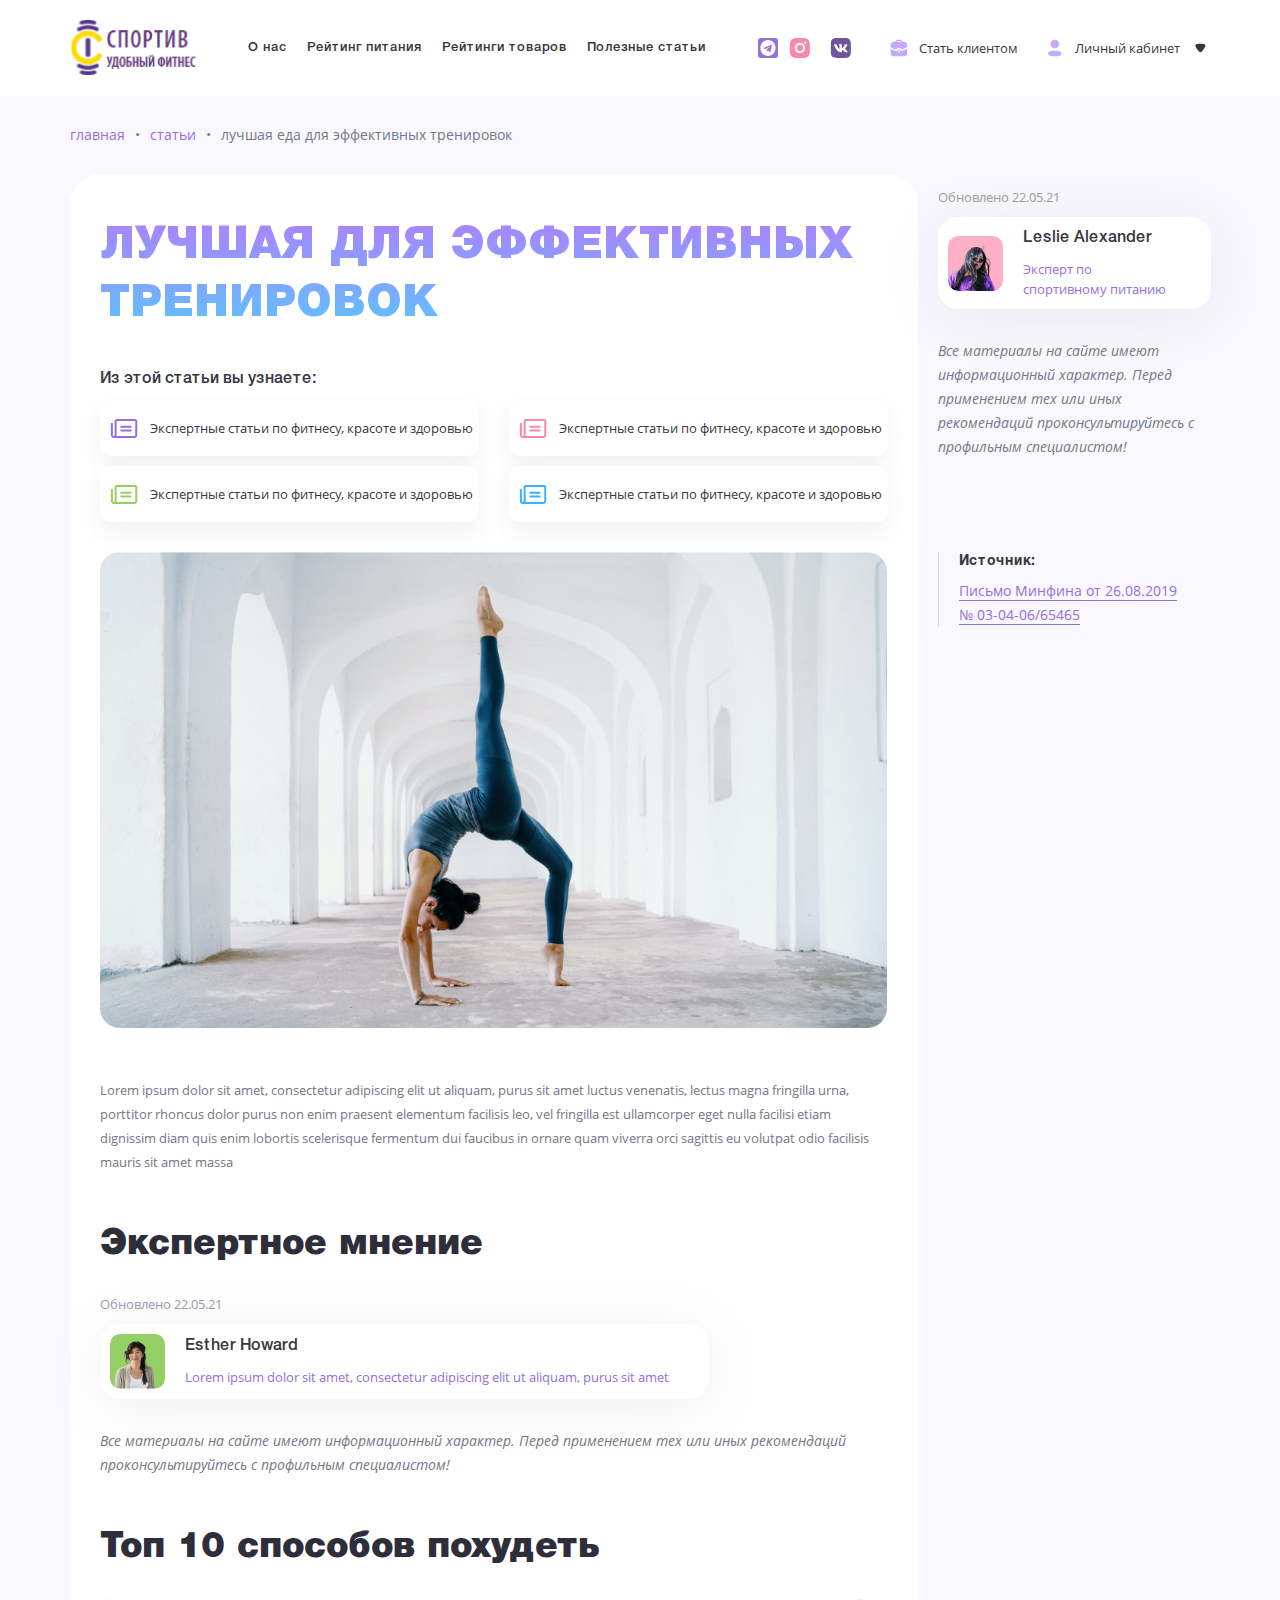
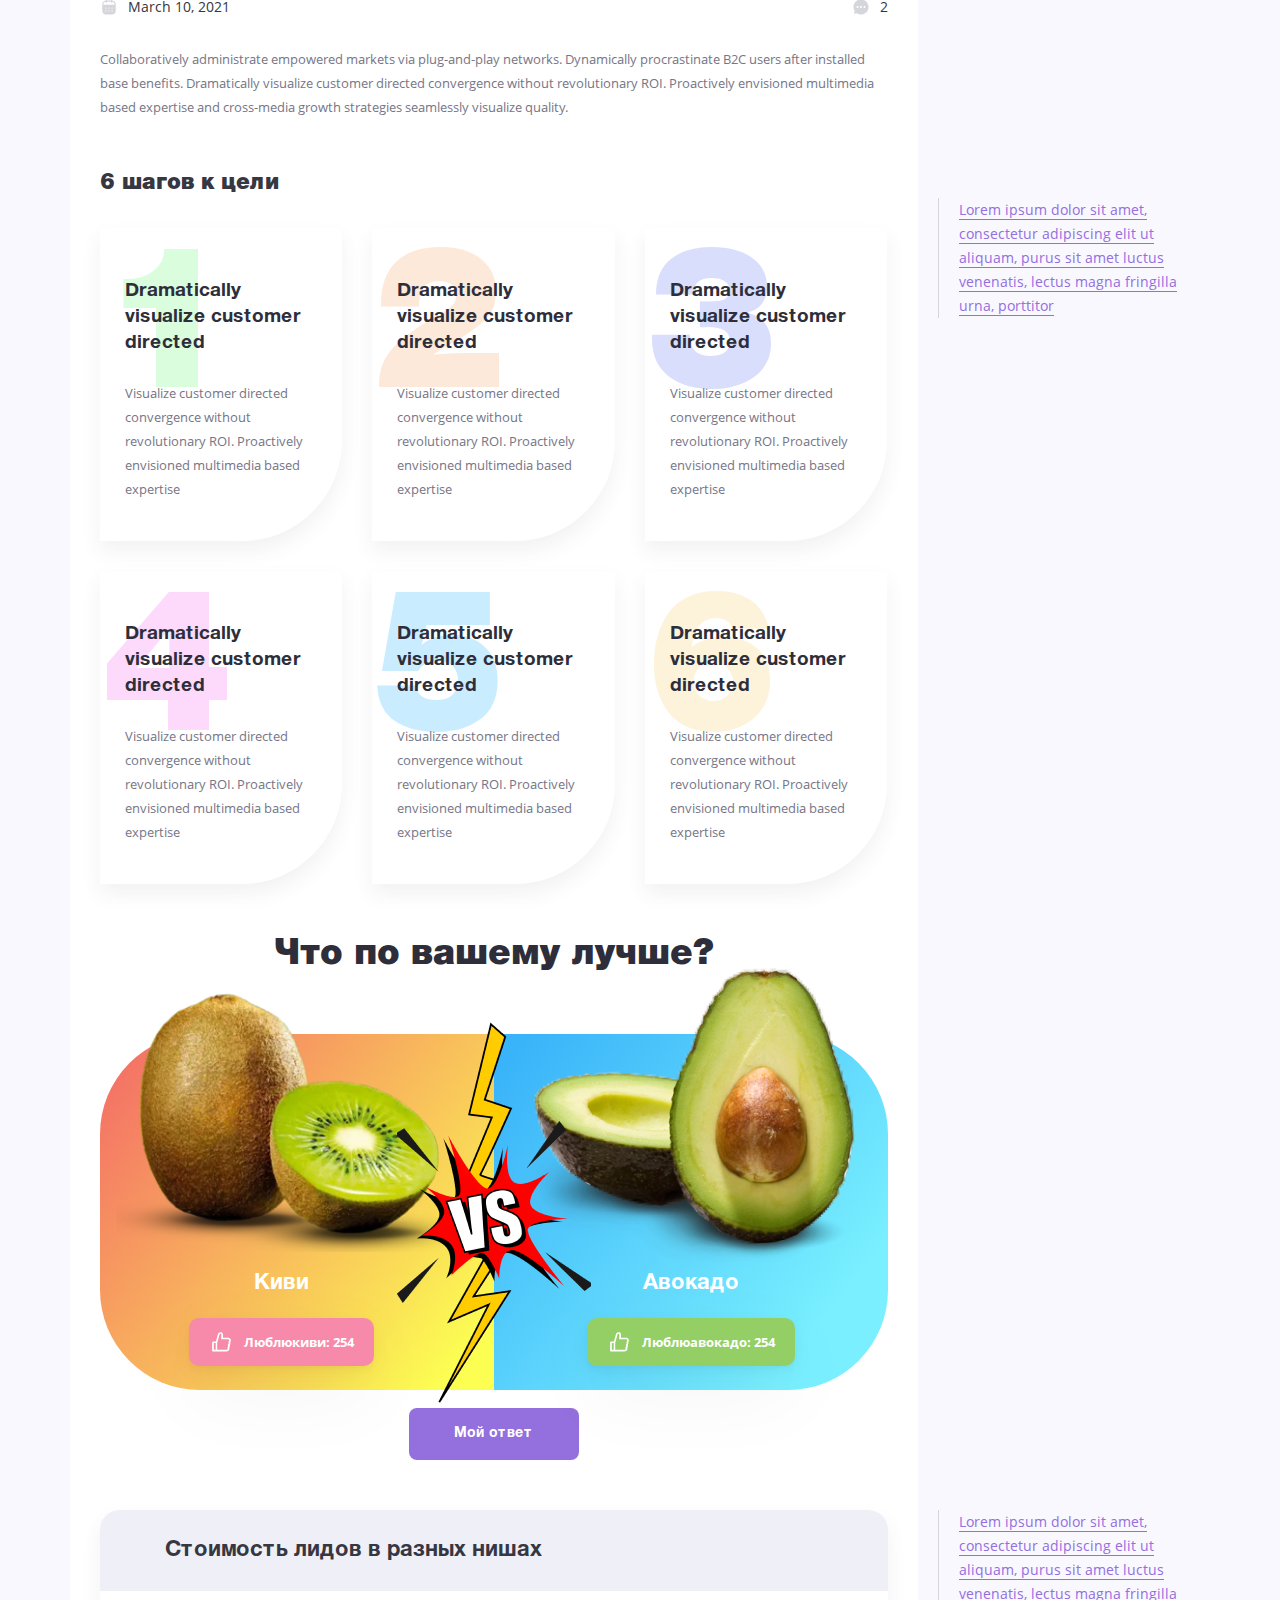
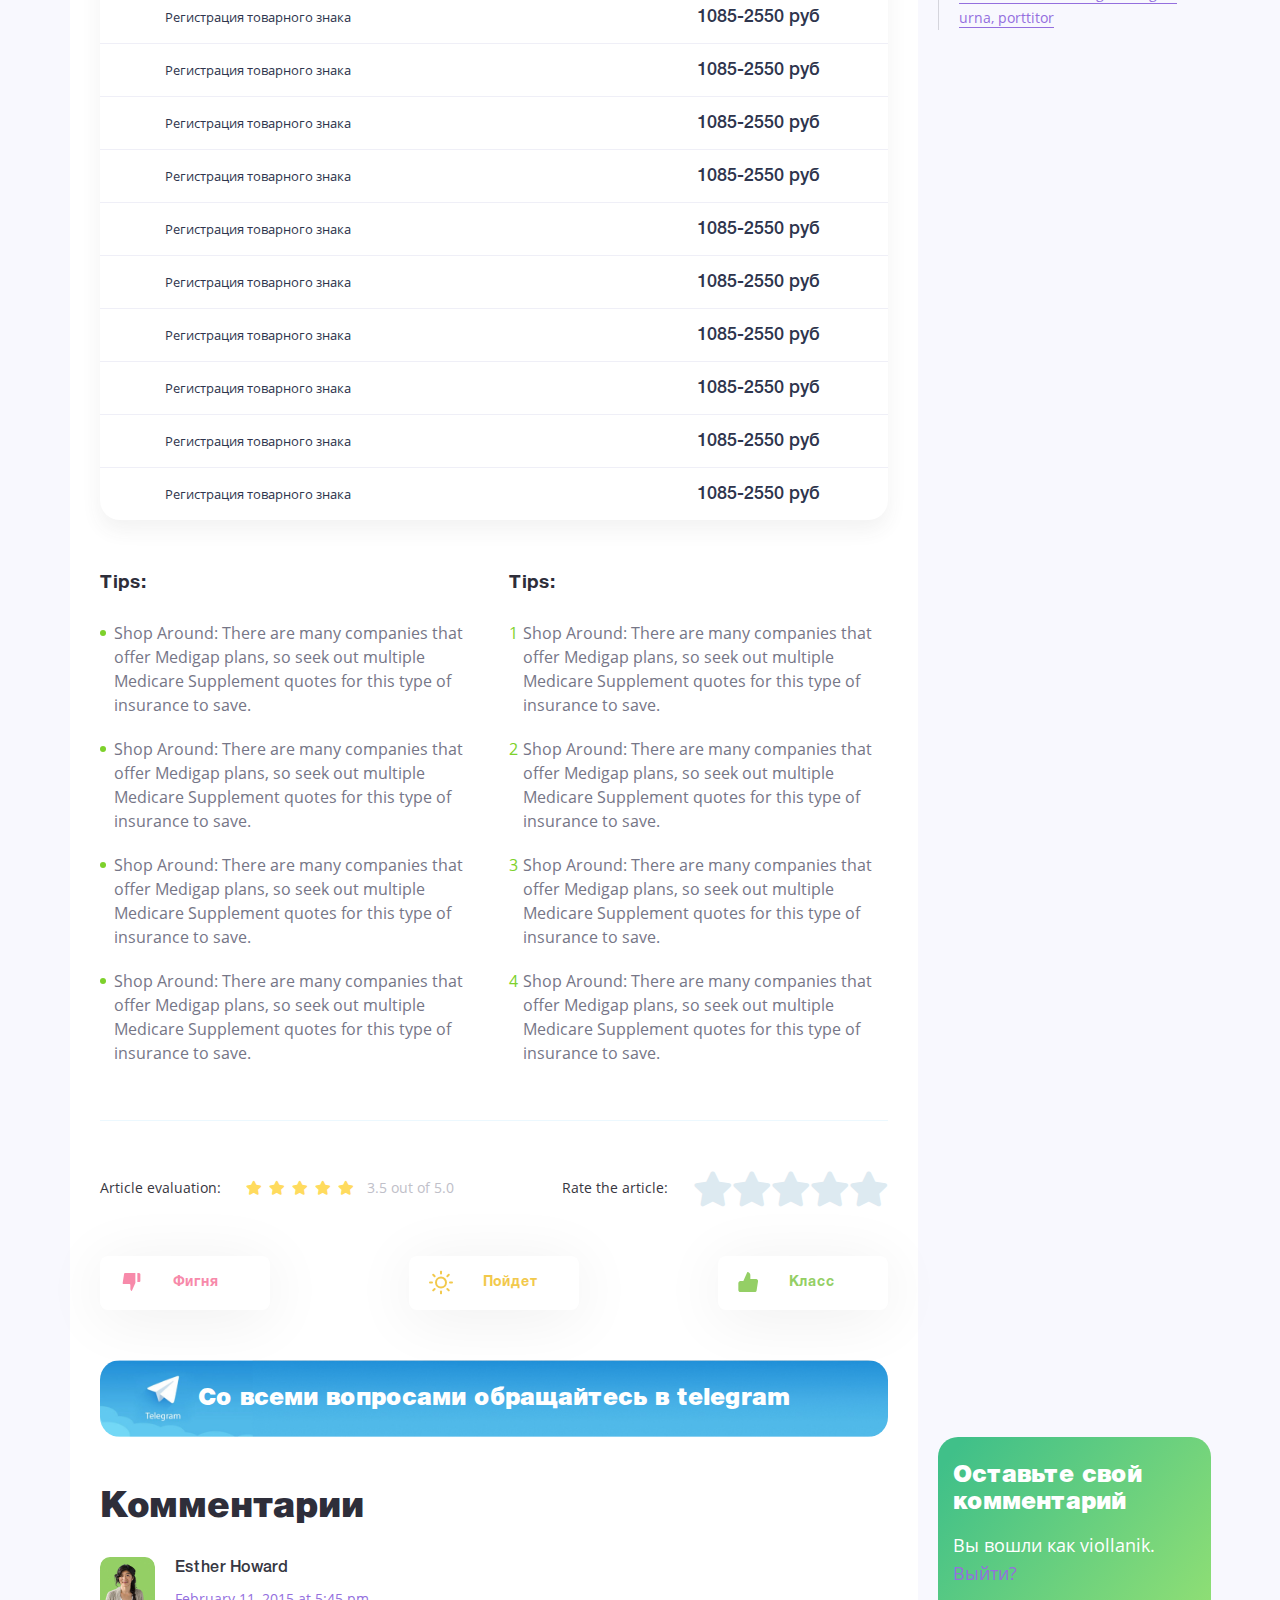
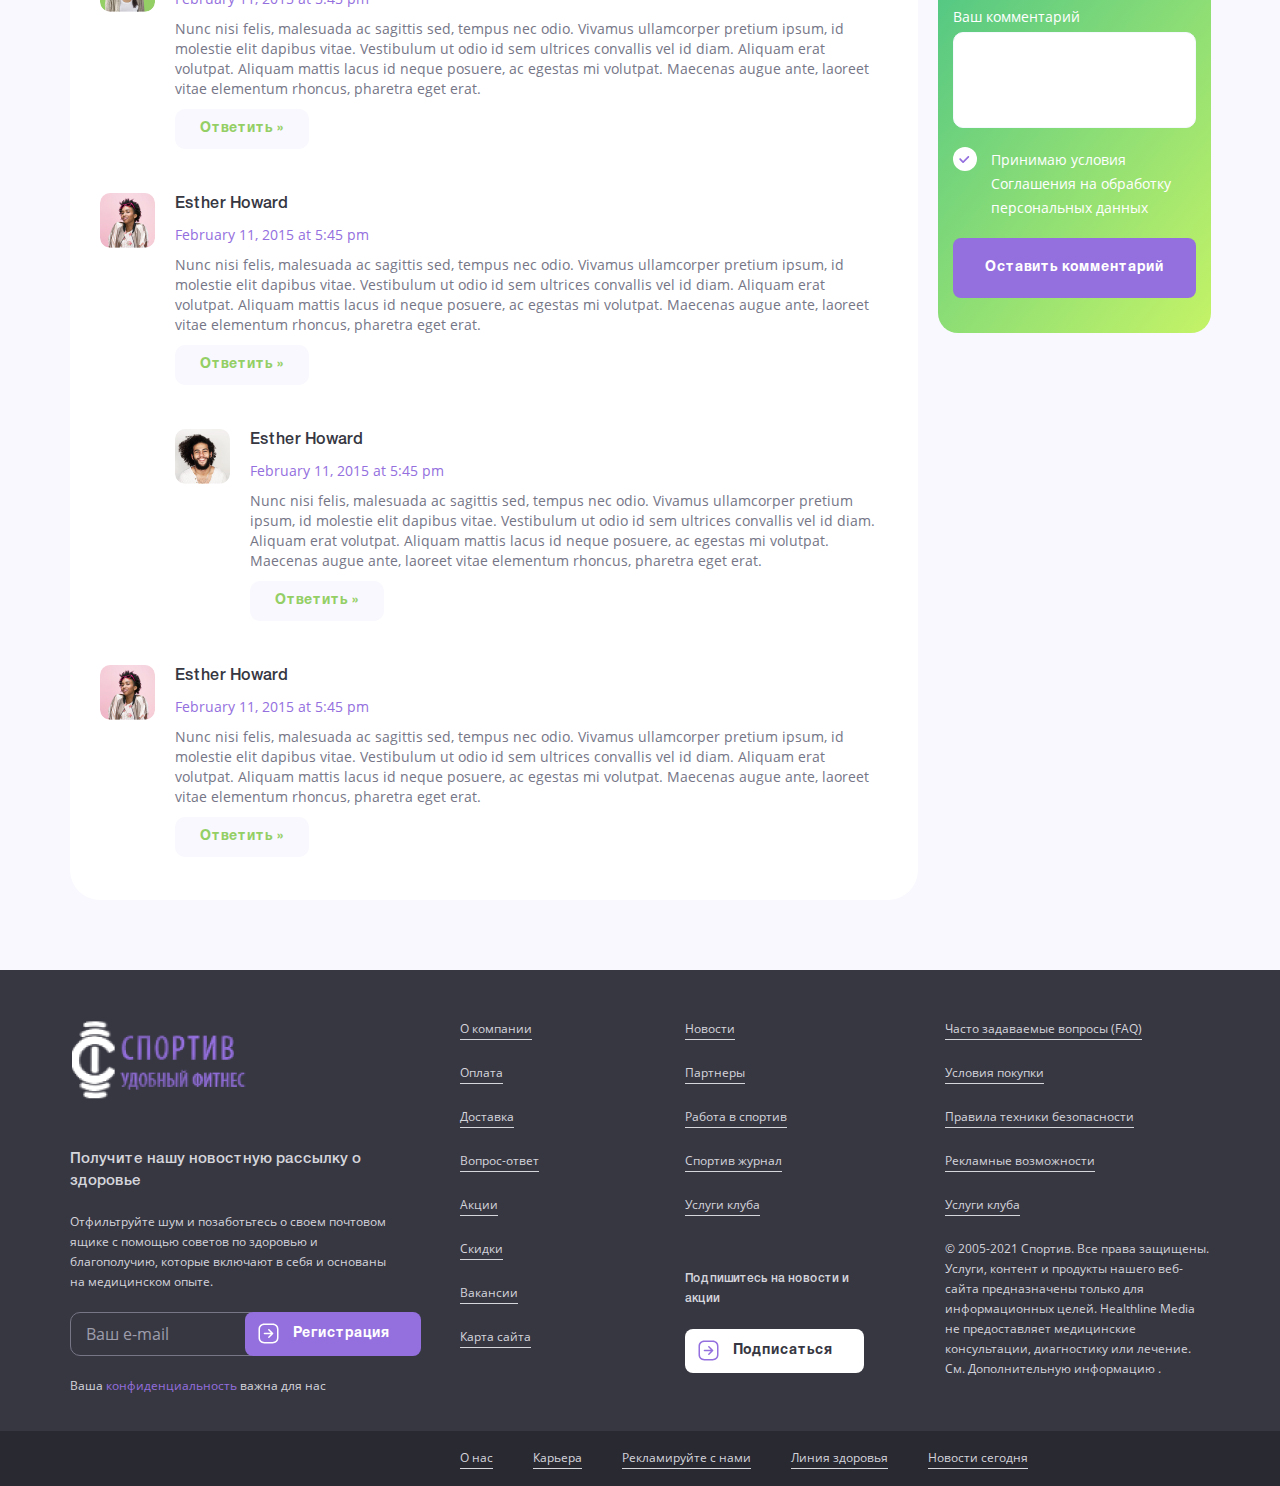
==== article.html @ 2d18e0cb "Add files via upload" ====
<!DOCTYPE html>
<!--[if lt IE 7]><html lang="ru" class="lt-ie9 lt-ie8 lt-ie7"><![endif]-->
<!--[if IE 7]><html lang="ru" class="lt-ie9 lt-ie8"><![endif]-->
<!--[if IE 8]><html lang="ru" class="lt-ie9"><![endif]-->
<!--[if gt IE 8]><!-->
<html lang="ru">
<!--<![endif]-->
<head>
	<meta charset="utf-8" />
	<title>Заголовок</title>
	<meta name="description" content="" />
	<meta http-equiv="X-UA-Compatible" content="IE=edge" />
	<meta name="viewport" content="width=device-width, initial-scale=1.0" />
	<meta name="format-detection" content="telephone=no" />
	<link rel="shortcut icon" href="favicon.png" />
	<link rel="stylesheet" href="libs/bootstrap/bootstrap-grid.css" />
	<link rel="stylesheet" href="libs/fontawesome-free-5.12.0-web/css/all.min.css" />
	<link rel="stylesheet" href="libs/fancybox/jquery.fancybox.css" />
	<link rel="stylesheet" href="libs/slick-1.5.9/slick/slick.css" />
	<link rel="stylesheet" href="libs/slick-1.5.9/slick/slick-theme.css" />
	<link rel="stylesheet" href="libs/jScrollPane-master/style/jquery.jscrollpane.css">
	<link rel="stylesheet" href="css/fonts.css" />
	<link rel="stylesheet" href="css/main.css?ver=1.2" />
	<link rel="stylesheet" href="css/media.css?ver=1.2" />
</head>
<body>

	<div class="wrapper">

		<header class="header">
			<div class="container">
				<div class="header__wrap">
					<span class="btn_nav">
						<span class='sandwich'>
							<span class='sw-topper'></span>
							<span class='sw-bottom'></span>
							<span class='sw-footer'></span>
						</span>
					</span>
					<a href="#" class="logo">
						<img src="img/logo.png" alt="alt">
					</a>
					<ul class="menu">
						<li><a href="#">О нас</a></li>
						<li><a href="#">Рейтинг питания</a></li>
						<li><a href="#">Рейтинги товаров</a></li>
						<li><a href="#">Полезные статьи</a></li>
					</ul>
					<a href="#" class="btn-main btn-main_icon"><img src="img/tg.svg" alt="alt">Наш телеграм канал</a>
					<ul class="social-list">
						<li><a href="#"><img src="img/soc1.svg" alt="alt"></a></li>
						<li><a href="#"><img src="img/soc2.svg" alt="alt"></a></li>
					</ul>
					<a href="#" class="link-icon"><img src="img/ic_work.svg" alt="alt">Стать клиентом</a>
					<a href="#" class="link-icon link-icon_user"><img src="img/ic_user.svg" alt="alt">Личный кабинет <span class="arrow-main"></span></a>
					<a class="mob-user"><img src="img/ic_user2.svg" alt="alt"></a>
				</div>
			</div>
			<div class="menu-mobile">
				<ul class="menu">
					<li><a href="#">О нас</a></li>
					<li><a href="#">Рейтинг питания</a></li>
					<li><a href="#">Рейтинги товаров</a></li>
					<li><a href="#">Полезные статьи</a></li>
				</ul>
				<a href="#" class="link-icon"><img src="img/ic_work.svg" alt="alt">Стать клиентом</a>
				<a href="#" class="link-icon link-icon_user"><img src="img/ic_user.svg" alt="alt">Личный кабинет</a>
				<a href="#" class="btn-main btn-main_icon btn-main_white"><img src="img/tg2.svg" alt="alt">Наш телеграм канал</a>
				<ul class="social-list">
					<li><a href="#"><img src="img/soc1.svg" alt="alt"></a></li>
					<li><a href="#"><img src="img/soc2_1.svg" alt="alt"></a></li>
				</ul>
				<form>
					<div class="form-simple">
						<input type="email" placeholder="Ваш e-mail" required="required">
						<button class="btn-main"><img src="img/ar_right3.svg" alt="alt">Регистрация</button>
					</div>
				</form>
			</div>
		</header>

		<div class="article">
			<div class="container">
				<ul class="breadcrumbs">
					<li><a href="#">Главная</a><span>•</span></li>
					<li><a href="#">Статьи</a><span>•</span></li>
					<li>ЛУЧШАЯ ЕДА ДЛЯ ЭФФЕКТИВНЫХ ТРЕНИРОВОК   </li>
				</ul>
				<div class="row">
					<div class="col-xl-9">
						<div class="article-main">
							<div class="nav-page nav-page_article">
								<div class="nav-page__title">Навигация по статье:</div>
								<ul class="nav-page__list">
									<li><a href="#scroll1"><span>1. Рейтинг диет</span></a></li>
									<li><a href="#scroll2"><span>2. 7 лучших диет: эффективное похудение, удержание веса и другие преимущества</span></a></li>
									<li><a href="#scroll3"><span>3. Диета, основанная на подсчёте калорий</span></a></li>
									<li><a href="#scroll4"><span>4. Пескетарианство</span></a></li>
									<li><a href="#scroll5"><span>5. Кето-диета</span></a></li>
									<li><a href="#scroll6"><span>6. Средиземноморская диета</span></a></li>
									<li><a href="#scroll7"><span>7. Палеотическая диета</span></a></li>
									<li><a href="#scroll8"><span>8. Диета LCHF</span></a></li>
									<li><a href="#scroll9"><span>9. Диета Мишеля Монтиньяка</span></a></li>
									<li><a href="#scroll10"><span>10. Выводы</span></a></li>
									<li><a href="#scroll11"><span>11. Видео о диетах</span></a></li>
								</ul>
							</div>
							<div class="wrap-sidebar-article">
								<div class="sidebar-article sidebar-article_top">
									<div class="date-simple">Обновлено 22.05.21</div>
									<div class="expert-min">
										<div class="expert-min__image">
											<img src="img/expert2.jpg" alt="alt">
										</div>
										<div class="expert-min__content">
											<div class="title-min">Leslie Alexander</div>
											<p>Эксперт по спортивному питанию</p>
										</div>
									</div>
									<blockquote>
										<p> Все материалы на сайте имеют информационный характер. Перед применением тех или иных рекомендаций проконсультируйтесь с профильным специалистом!</p>
									</blockquote>
								</div>
							</div>
							<h1 class="title-big">Лучшая для эффективных  тренировок</h1>
							<div class="hidden-mob">
								<div class="title-min">Из этой статьи вы узнаете:</div>
								<div class="row row_nav">
									<div class="col-lg-6">
										<a href="#" class="item-nav">Экспертные статьи по фитнесу, красоте и здоровью</a>
									</div>
									<div class="col-lg-6">
										<a href="#" class="item-nav">Экспертные статьи по фитнесу, красоте и здоровью</a>
									</div>
									<div class="col-lg-6">
										<a href="#" class="item-nav">Экспертные статьи по фитнесу, красоте и здоровью</a>
									</div>
									<div class="col-lg-6">
										<a href="#" class="item-nav">Экспертные статьи по фитнесу, красоте и здоровью</a>
									</div>
								</div>
							</div>
							<div class="wrap-sidebar-article">
								<div class="sidebar-article">
									<div class="sidebar-article__wrap">
										<div class="title-extrasmall">Источник:</div>
										<a href="#" class="link-simple">Письмо Минфина от 26.08.2019 <br>№ 03-04-06/65465</a>
									</div>
								</div>
							</div>
							<div class="article-main__image">
								<img src="img/article.jpg" alt="alt">
							</div>
							<p>Lorem ipsum dolor sit amet, consectetur adipiscing elit ut aliquam, purus sit amet luctus venenatis, lectus magna fringilla urna, porttitor rhoncus dolor purus non enim praesent elementum facilisis leo, vel fringilla est ullamcorper eget nulla facilisi etiam dignissim diam quis enim lobortis scelerisque fermentum dui faucibus in ornare quam viverra orci sagittis eu volutpat odio facilisis mauris sit amet massa</p>
							<div class="head-block">
								<div class="title-section">Экспертное мнение</div>
							</div>
							<div class="date-simple">Обновлено 22.05.21</div>
							<div class="expert-min expert-min_page">
								<div class="expert-min__image">
									<img src="img/expert1.jpg" alt="alt">
								</div>
								<div class="expert-min__content">
									<div class="title-min">Esther Howard</div>
									<p>Lorem ipsum dolor sit amet, consectetur adipiscing elit ut aliquam, purus sit amet</p>
								</div>
							</div>
							<blockquote>
								<p>Все материалы на сайте имеют информационный характер. Перед применением тех или иных рекомендаций проконсультируйтесь с профильным специалистом!</p>
							</blockquote>
							<div class="head-block">
								<div class="title-section">Топ 10 способов похудеть</div>
							</div>
							<div class="line-date">
								<div class="item-date">March 10, 2021</div>
								<div class="comments-ammount">2</div>
							</div>
							<p>Collaboratively administrate empowered markets via plug-and-play networks. Dynamically procrastinate B2C users after installed base benefits. Dramatically visualize customer directed convergence without revolutionary ROI. Proactively envisioned multimedia based expertise and cross-media growth strategies seamlessly visualize quality.</p>
							<div class="head-block">
								<div class="title-block">6 шагов к цели</div>
							</div>
							<div class="wrap-sidebar-article">
								<div class="sidebar-article">
									<div class="sidebar-article__wrap">
										<a href="#" class="link-simple">Lorem ipsum dolor sit amet, consectetur adipiscing elit ut aliquam, purus sit amet luctus venenatis, lectus magna fringilla urna, porttitor</a>
									</div>
								</div>
							</div>
							<div class="row row_steps">
								<div class="col-lg-4">
									<div class="item-step">
										<div class="item-step__number">1 </div>
										<div class="title-small">Dramatically visualize customer directed </div>
										<p>Visualize customer directed convergence without revolutionary ROI. Proactively envisioned multimedia based expertise </p>
									</div>
								</div>
								<div class="col-lg-4">
									<div class="item-step">
										<div class="item-step__number">2 </div>
										<div class="title-small">Dramatically visualize customer directed </div>
										<p>Visualize customer directed convergence without revolutionary ROI. Proactively envisioned multimedia based expertise </p>
									</div>
								</div>
								<div class="col-lg-4">
									<div class="item-step">
										<div class="item-step__number">3 </div>
										<div class="title-small">Dramatically visualize customer directed </div>
										<p>Visualize customer directed convergence without revolutionary ROI. Proactively envisioned multimedia based expertise </p>
									</div>
								</div>
								<div class="col-lg-4">
									<div class="item-step">
										<div class="item-step__number">4 </div>
										<div class="title-small">Dramatically visualize customer directed </div>
										<p>Visualize customer directed convergence without revolutionary ROI. Proactively envisioned multimedia based expertise </p>
									</div>
								</div>
								<div class="col-lg-4">
									<div class="item-step">
										<div class="item-step__number">5 </div>
										<div class="title-small">Dramatically visualize customer directed </div>
										<p>Visualize customer directed convergence without revolutionary ROI. Proactively envisioned multimedia based expertise </p>
									</div>
								</div>
								<div class="col-lg-4">
									<div class="item-step">
										<div class="item-step__number">6 </div>
										<div class="title-small">Dramatically visualize customer directed </div>
										<p>Visualize customer directed convergence without revolutionary ROI. Proactively envisioned multimedia based expertise </p>
									</div>
								</div>
							</div>
							<div class="comparison">
								<div class="head-block">
									<div class="title-section">Что по вашему лучше? </div>
								</div>
								<div class="comparison-block">
									<div class="comparison-item">
										<div class="comparison-item__image">
											<img src="img/comparsion1.png" alt="alt">
										</div>
										<div class="comparison-item__title">Киви</div>
										<a href="#" class="btn-comparison"><img src="img/ic_like.svg" alt="alt"><span>Люблю</span> киви<span>: 254</span></a>
									</div>
									<div class="comparison-item">
										<div class="comparison-item__image">
											<img src="img/comparsion2.png" alt="alt">
										</div>
										<div class="comparison-item__title">Авокадо</div>
										<a href="#" class="btn-comparison"><img src="img/ic_like.svg" alt="alt"><span>Люблю</span> авокадо<span>: 254</span></a>
									</div>
									<div class="comparison-block__vs">
										<img src="img/vs.png" alt="alt">
									</div>
								</div>
								<div class="comparison__bottom">
									<a href="#" class="btn-main">Мой ответ</a>
								</div>
							</div>
							<div class="head-block"></div>
							<div class="wrap-sidebar-article">
								<div class="sidebar-article sidebar-article_hidden">
									<div class="sidebar-article__wrap">
										<a href="#" class="link-simple">Lorem ipsum dolor sit amet, consectetur adipiscing elit ut aliquam, purus sit amet luctus venenatis, lectus magna fringilla urna, porttitor</a>
									</div>
								</div>
							</div>
							<div class="table-wrap">
								<table>
									<thead>
										<tr>
											<th colspan="2">Стоимость лидов в разных нишах</th>
										</tr>
									</thead>
									<tbody>
										<tr>
											<td>Регистрация товарного знака</td>
											<td>1085-2550 руб</td>
										</tr>
										<tr>
											<td>Регистрация товарного знака</td>
											<td>1085-2550 руб</td>
										</tr>
										<tr>
											<td>Регистрация товарного знака</td>
											<td>1085-2550 руб</td>
										</tr>
										<tr>
											<td>Регистрация товарного знака</td>
											<td>1085-2550 руб</td>
										</tr>
										<tr>
											<td>Регистрация товарного знака</td>
											<td>1085-2550 руб</td>
										</tr>
										<tr>
											<td>Регистрация товарного знака</td>
											<td>1085-2550 руб</td>
										</tr>
										<tr>
											<td>Регистрация товарного знака</td>
											<td>1085-2550 руб</td>
										</tr>
										<tr>
											<td>Регистрация товарного знака</td>
											<td>1085-2550 руб</td>
										</tr>
										<tr>
											<td>Регистрация товарного знака</td>
											<td>1085-2550 руб</td>
										</tr>
										<tr>
											<td>Регистрация товарного знака</td>
											<td>1085-2550 руб</td>
										</tr>
									</tbody>
								</table>
							</div>
							<div class="head-block"></div>
							<div class="text-main">
								<div class="row">
									<div class="col-lg-6">
										<div class="title-small">Tips:</div>
										<ul>
											<li>Shop Around: There are many companies that offer Medigap plans, so seek out multiple Medicare Supplement quotes for this type of insurance to save.</li>
											<li>Shop Around: There are many companies that offer Medigap plans, so seek out multiple Medicare Supplement quotes for this type of insurance to save.</li>
											<li>Shop Around: There are many companies that offer Medigap plans, so seek out multiple Medicare Supplement quotes for this type of insurance to save.</li>
											<li>Shop Around: There are many companies that offer Medigap plans, so seek out multiple Medicare Supplement quotes for this type of insurance to save.</li>
										</ul>
									</div>
									<div class="col-lg-6">
										<div class="title-small">Tips:</div>
										<ol>
											<li>Shop Around: There are many companies that offer Medigap plans, so seek out multiple Medicare Supplement quotes for this type of insurance to save.</li>
											<li>Shop Around: There are many companies that offer Medigap plans, so seek out multiple Medicare Supplement quotes for this type of insurance to save.</li>
											<li>Shop Around: There are many companies that offer Medigap plans, so seek out multiple Medicare Supplement quotes for this type of insurance to save.</li>
											<li>Shop Around: There are many companies that offer Medigap plans, so seek out multiple Medicare Supplement quotes for this type of insurance to save.</li>
										</ol>
									</div>
								</div>
							</div>
							<div class="rate-block">
								<div class="rate-ratings">
									<div class="rating-wrap">
										<div>Article evaluation:</div>
										<div class="rating rating_5">
											<div class="rating__item"><i class="fas fa-star"></i></div>
											<div class="rating__item"><i class="fas fa-star"></i></div>
											<div class="rating__item"><i class="fas fa-star"></i></div>
											<div class="rating__item"><i class="fas fa-star"></i></div>
											<div class="rating__item"><i class="fas fa-star"></i></div>
										</div>
										<div>3.5 out of 5.0</div>
									</div>
									<div class="rating-wrap">
										<div>Rate the article:</div>
										<div class="rating rating_estimate">
											<div class="rating__item" data-rating="1"><i class="fas fa-star"></i></div>
											<div class="rating__item" data-rating="2"><i class="fas fa-star"></i></div>
											<div class="rating__item" data-rating="3"><i class="fas fa-star"></i></div>
											<div class="rating__item" data-rating="4"><i class="fas fa-star"></i></div>
											<div class="rating__item" data-rating="5"><i class="fas fa-star"></i></div>
										</div>
									</div>
								</div>
								<div class="rate-buttons">
									<a href="#" class="btn-rate btn-rate_bad"><img src="img/ic_rate1.svg" alt="alt">Фигня</a>
									<a href="#" class="btn-rate btn-rate_well"><img src="img/ic_rate2.svg" alt="alt">Пойдет</a>
									<a href="#" class="btn-rate btn-rate_good"><img src="img/ic_rate3.svg" alt="alt">Класс</a>
								</div>
							</div>
							<div class="head-block"></div>
							<div class="tg-block">
								<div class="title-middle">Со всеми вопросами обращайтесь в telegram</div>
							</div>
							<div class="wrap-sidebar-article wrap-sidebar-article_comments">
								<div class="sidebar-article">
									<div class="block-form">
										<form>
											<div class="title-middle">Оставьте свой комментарий</div>
											<div class="descr-form">Вы вошли как viollanik. <a href="#">Выйти?</a></div>
											<div class="item-form">
												<div class="item-form__title">Ваш комментарий</div>
												<textarea required="required"></textarea>
											</div>
											<div class="checkbox">
												<label>
													<input type="checkbox" required="required" checked="checked" />
													<span>Принимаю условия Соглашения на обработку персональных данных </span>
												</label>
											</div>
											<button class="btn-main">Оставить комментарий</button>
										</form>
									</div>
								</div>
							</div>
							<div class="head-block head-block_comments">
								<div class="title-section">Комментарии</div>
							</div>
							<div class="item-comment">
								<div class="item-comment__image">
									<img src="img/comment1.jpg" alt="alt">
								</div>
								<div class="item-comment__content">
									<div class="title-min">Esther Howard</div>
									<div class="item-comment__date">February 11, 2015 at 5:45 pm</div>
									<p>Nunc nisi felis, malesuada ac sagittis sed, tempus nec odio. Vivamus ullamcorper pretium ipsum, id molestie elit dapibus vitae. Vestibulum ut odio id sem ultrices convallis vel id diam. Aliquam erat volutpat. Aliquam mattis lacus id neque posuere, ac egestas mi volutpat. Maecenas augue ante, laoreet vitae elementum rhoncus, pharetra eget erat.</p>
									<a href="#" class="btn-page">Ответить »</a>
								</div>
							</div>
							<div class="item-comment">
								<div class="item-comment__image">
									<img src="img/comment2.jpg" alt="alt">
								</div>
								<div class="item-comment__content">
									<div class="title-min">Esther Howard</div>
									<div class="item-comment__date">February 11, 2015 at 5:45 pm</div>
									<p>Nunc nisi felis, malesuada ac sagittis sed, tempus nec odio. Vivamus ullamcorper pretium ipsum, id molestie elit dapibus vitae. Vestibulum ut odio id sem ultrices convallis vel id diam. Aliquam erat volutpat. Aliquam mattis lacus id neque posuere, ac egestas mi volutpat. Maecenas augue ante, laoreet vitae elementum rhoncus, pharetra eget erat.</p>
									<a href="#" class="btn-page">Ответить »</a>
								</div>
							</div>
							<div class="item-comment item-comment_inner">
								<div class="item-comment__image">
									<img src="img/comment3.jpg" alt="alt">
								</div>
								<div class="item-comment__content">
									<div class="title-min">Esther Howard</div>
									<div class="item-comment__date">February 11, 2015 at 5:45 pm</div>
									<p>Nunc nisi felis, malesuada ac sagittis sed, tempus nec odio. Vivamus ullamcorper pretium ipsum, id molestie elit dapibus vitae. Vestibulum ut odio id sem ultrices convallis vel id diam. Aliquam erat volutpat. Aliquam mattis lacus id neque posuere, ac egestas mi volutpat. Maecenas augue ante, laoreet vitae elementum rhoncus, pharetra eget erat.</p>
									<a href="#" class="btn-page">Ответить »</a>
								</div>
							</div>
							<div class="item-comment">
								<div class="item-comment__image">
									<img src="img/comment2.jpg" alt="alt">
								</div>
								<div class="item-comment__content">
									<div class="title-min">Esther Howard</div>
									<div class="item-comment__date">February 11, 2015 at 5:45 pm</div>
									<p>Nunc nisi felis, malesuada ac sagittis sed, tempus nec odio. Vivamus ullamcorper pretium ipsum, id molestie elit dapibus vitae. Vestibulum ut odio id sem ultrices convallis vel id diam. Aliquam erat volutpat. Aliquam mattis lacus id neque posuere, ac egestas mi volutpat. Maecenas augue ante, laoreet vitae elementum rhoncus, pharetra eget erat.</p>
									<a href="#" class="btn-page">Ответить »</a>
								</div>
							</div>
						</div>
					</div>
				</div>
			</div>
		</div>

		<footer class="footer">
			<div class="container">
				<div class="row">
					<div class="col-xl-4">
						<div class="footer__left">
							<a href="#" class="logo">
								<img src="img/logo2.png" alt="alt">
							</a>
							<div class="footer__title">Получите нашу новостную рассылку о здоровье</div>
							<p>Отфильтруйте шум и позаботьтесь о своем почтовом ящике с помощью советов по здоровью и благополучию, которые включают в себя и основаны на медицинском опыте.</p>
							<form>
								<div class="form-simple">
									<input type="email" placeholder="Ваш e-mail" required="required">
									<button class="btn-main"><img src="img/ar_right3.svg" alt="alt">Регистрация</button>
								</div>
							</form>
							<p>Ваша <a href="#">конфиденциальность</a> важна для нас</p>
						</div>
					</div>
					<div class="col-xl-8">
						<div class="row">
							<div class="col-xl-3 col-6">
								<ul class="footer__nav">
									<li><a href="#">О компании</a></li>
									<li><a href="#">Оплата</a></li>
									<li><a href="#">Доставка</a></li>
									<li><a href="#">Вопрос-ответ</a></li>
									<li><a href="#">Акции</a></li>
									<li><a href="#">Скидки</a></li>
									<li><a href="#">Вакансии</a></li>
									<li><a href="#">Карта сайта</a></li>
								</ul>
							</div>
							<div class="col-xl-4 col-6">
								<div class="footer__center">
									<ul class="footer__nav">
										<li><a href="#">Новости</a></li>
										<li><a href="#">Партнеры</a></li>
										<li><a href="#">Работа в спортив</a></li>
										<li><a href="#">Спортив журнал</a></li>
										<li><a href="#">Услуги клуба</a></li>
									</ul>
									<div class="footer__subtitle">Подпишитесь на новости и акции</div>
									<a href="#" class="btn-main btn-main_white"><img src="img/ar_right.svg" alt="alt">Подписаться</a>
								</div>
							</div>
							<div class="col-xl-5">
								<div class="footer__right">
									<ul class="footer__nav">
										<li><a href="#">Часто задаваемые вопросы (FAQ)</a></li>
										<li><a href="#">Условия покупки</a></li>
										<li><a href="#">Правила техники безопасности</a></li>
										<li><a href="#">Рекламные возможности</a></li>
										<li><a href="#">Услуги клуба</a></li>
									</ul>
									<p>© 2005-2021 Спортив. Все права защищены. Услуги, контент и продукты нашего веб-сайта предназначены только для информационных целей. Healthline Media не предоставляет медицинские консультации, диагностику или лечение. См. Дополнительную информацию .</p>
								</div>
								<div class="mob-footer">
									<div class="footer__subtitle">Подпишитесь на новости и акции</div>
									<a href="#" class="btn-main btn-main_white"><img src="img/ar_right.svg" alt="alt">Подписаться</a>
								</div>
							</div>
						</div>
					</div>
				</div>
			</div>
			<div class="footer__bottom">
				<div class="container">
					<div class="row">
						<div class="col-xl-8 offset-xl-4">
							<ul class="footer__nav">
								<li><a href="#">О нас</a></li>
								<li><a href="#">Карьера</a></li>
								<li><a href="#">Рекламируйте с нами</a></li>
								<li><a href="#">Линия здоровья</a></li>
								<li><a href="#">Новости сегодня </a></li>
							</ul>
						</div>
					</div>
				</div>
			</div>
		</footer>
		
	</div>

	<!--[if lt IE 9]>
	<script src="libs/html5shiv/es5-shim.min.js"></script>
	<script src="libs/html5shiv/html5shiv.min.js"></script>
	<script src="libs/html5shiv/html5shiv-printshiv.min.js"></script>
	<script src="libs/respond/respond.min.js"></script>
<![endif]-->
<script src="libs/jquery/jquery-1.11.1.min.js"></script>
<script src="libs/jquery-mousewheel/jquery.mousewheel.min.js"></script>
<script src="libs/fancybox/jquery.fancybox.pack.js"></script>
<script src="libs/slick-1.5.9/slick/slick.min.js"></script>
<script src="libs/scroll2id/PageScroll2id.min.js"></script>
<script src="libs/mask/jquery.maskedinput.js"></script>
<script src="libs/jScrollPane-master/script/jquery.jscrollpane.min.js"></script>
<script src="libs/jQueryFormStyler-master/jquery.formstyler.min.js"></script>
<script src="js/common.js?ver=1.2"></script>
<!-- Yandex.Metrika counter --><!-- /Yandex.Metrika counter -->
<!-- Google Analytics counter --><!-- /Google Analytics counter -->
</body>
</html>
---- css/fonts.css ----
@font-face {
	font-family: 'Open Sans';
	src: url('../fonts/OpenSans-Light.eot');
	src: url('../fonts/OpenSans-Light.eot?#iefix') format('embedded-opentype'),
	url('../fonts/OpenSans-Light.woff') format('woff'),
	url('../fonts/OpenSans-Light.ttf') format('truetype');
	font-weight: 300;
	font-style: normal;
}
@font-face {
	font-family: 'Open Sans';
	src: url('../fonts/OpenSans-Regular.eot');
	src: url('../fonts/OpenSans-Regular.eot?#iefix') format('embedded-opentype'),
	url('../fonts/OpenSans-Regular.woff') format('woff'),
	url('../fonts/OpenSans-Regular.ttf') format('truetype');
	font-weight: normal;
	font-style: normal;
}
@font-face {
	font-family: 'Open Sans';
	src: url('../fonts/OpenSans-SemiBold.eot');
	src: url('../fonts/OpenSans-SemiBold.eot?#iefix') format('embedded-opentype'),
	url('../fonts/OpenSans-SemiBold.woff') format('woff'),
	url('../fonts/OpenSans-SemiBold.ttf') format('truetype');
	font-weight: 600;
	font-style: normal;
}
@font-face {
	font-family: 'Open Sans';
	src: url('../fonts/OpenSans-Bold.eot');
	src: url('../fonts/OpenSans-Bold.eot?#iefix') format('embedded-opentype'),
	url('../fonts/OpenSans-Bold.woff') format('woff'),
	url('../fonts/OpenSans-Bold.ttf') format('truetype');
	font-weight: 700;
	font-style: normal;
}
@font-face {
	font-family: 'Open Sans';
	src: url('../fonts/OpenSans-ExtraBold.eot');
	src: url('../fonts/OpenSans-ExtraBold.eot?#iefix') format('embedded-opentype'),
	url('../fonts/OpenSans-ExtraBold.woff') format('woff'),
	url('../fonts/OpenSans-ExtraBold.ttf') format('truetype');
	font-weight: 800;
	font-style: normal;
}
@font-face {
	font-family: 'Open Sans';
	src: url('../fonts/OpenSans-ExtraBoldItalic.eot');
	src: url('../fonts/OpenSans-ExtraBoldItalic.eot?#iefix') format('embedded-opentype'),
	url('../fonts/OpenSans-ExtraBoldItalic.woff') format('woff'),
	url('../fonts/OpenSans-ExtraBoldItalic.ttf') format('truetype');
	font-weight: 800;
	font-style: italic;
}
@font-face {
	font-family: 'Open Sans';
	src: url('../fonts/OpenSans-BoldItalic.eot');
	src: url('../fonts/OpenSans-BoldItalic.eot?#iefix') format('embedded-opentype'),
	url('../fonts/OpenSans-BoldItalic.woff') format('woff'),
	url('../fonts/OpenSans-BoldItalic.ttf') format('truetype');
	font-weight: 700;
	font-style: italic;
}
@font-face {
	font-family: 'Open Sans';
	src: url('../fonts/OpenSans-Italic.eot');
	src: url('../fonts/OpenSans-Italic.eot?#iefix') format('embedded-opentype'),
	url('../fonts/OpenSans-Italic.woff') format('woff'),
	url('../fonts/OpenSans-Italic.ttf') format('truetype');
	font-weight: normal;
	font-style: italic;
}
@font-face {
	font-family: 'Helvetica Neue';
	src: url('../fonts/HelveticaNeueCyr-Light.eot');
	src: url('../fonts/HelveticaNeueCyr-Light.eot?#iefix') format('embedded-opentype'),
	url('../fonts/HelveticaNeueCyr-Light.woff') format('woff'),
	url('../fonts/HelveticaNeueCyr-Light.ttf') format('truetype');
	font-weight: 300;
	font-style: normal;
}
@font-face {
	font-family: 'Helvetica Neue';
	src: url('../fonts/HelveticaNeueCyr-Roman.eot');
	src: url('../fonts/HelveticaNeueCyr-Roman.eot?#iefix') format('embedded-opentype'),
	url('../fonts/HelveticaNeueCyr-Roman.woff') format('woff'),
	url('../fonts/HelveticaNeueCyr-Roman.ttf') format('truetype');
	font-weight: normal;
	font-style: normal;
}
@font-face {
	font-family: 'Helvetica Neue';
	src: url('../fonts/HelveticaNeueCyr-Medium.eot');
	src: url('../fonts/HelveticaNeueCyr-Medium.eot?#iefix') format('embedded-opentype'),
	url('../fonts/HelveticaNeueCyr-Medium.woff') format('woff'),
	url('../fonts/HelveticaNeueCyr-Medium.ttf') format('truetype');
	font-weight: 500;
	font-style: normal;
}
@font-face {
	font-family: 'Helvetica Neue';
	src: url('../fonts/HelveticaNeueCyr-Bold.eot');
	src: url('../fonts/HelveticaNeueCyr-Bold.eot?#iefix') format('embedded-opentype'),
	url('../fonts/HelveticaNeueCyr-Bold.woff') format('woff'),
	url('../fonts/HelveticaNeueCyr-Bold.ttf') format('truetype');
	font-weight: 700;
	font-style: normal;
}
@font-face {
	font-family: 'Helvetica Neue';
	src: url('../fonts/HelveticaNeueCyr-Heavy.eot');
	src: url('../fonts/HelveticaNeueCyr-Heavy.eot?#iefix') format('embedded-opentype'),
	url('../fonts/HelveticaNeueCyr-Heavy.woff') format('woff'),
	url('../fonts/HelveticaNeueCyr-Heavy.ttf') format('truetype');
	font-weight: 800;
	font-style: normal;
}
@font-face {
	font-family: 'Helvetica Neue';
	src: url('../fonts/HelveticaNeueCyr-Black.eot');
	src: url('../fonts/HelveticaNeueCyr-Black.eot?#iefix') format('embedded-opentype'),
	url('../fonts/HelveticaNeueCyr-Black.woff') format('woff'),
	url('../fonts/HelveticaNeueCyr-Black.ttf') format('truetype');
	font-weight: 900;
	font-style: normal;
}
---- css/main.css ----
*::-webkit-input-placeholder {
	color: #9C9CAA;
	opacity: 1;
}
*:-moz-placeholder {
	color: #9C9CAA;
	opacity: 1;
}
*::-moz-placeholder {
	color: #9C9CAA;
	opacity: 1;
}
*:-ms-input-placeholder {
	color: #9C9CAA;
	opacity: 1;
}

body input:focus:required:invalid,
body textarea:focus:required:invalid {
	
}
body input:required:valid,
body textarea:required:valid {
	
}
body {
	font-family: 'Open Sans';
	font-size: 16px;
	line-height: 24px;
	color: #767687;
	overflow-x: hidden;
	margin: 0;
	background: #F8F8FE;
}
button {
	cursor: pointer;
}
h1,h2,h3,h4,h5,h6 {
	padding: 0;
	margin: 0;
	font-weight: normal;
}
.wrapper {
	padding-top: 96px;
	overflow: hidden;
}
a {
	text-decoration: none;
	outline: none;
}
* {
	outline: none !important;
}
ul {
	padding: 0;
	margin: 0;
}
ul li {
	list-style-type: none;
	outline: none;
}
img {
	outline: none;
	display: block;
}
p {
	padding: 0;
	margin: 0;
}
.header {
	padding: 17px 0;
	background-color: #fff;
	position: fixed;
	top: 0;
	left: 0;
	width: 100%;
	z-index: 900;
}
.header__wrap {
	display: flex;
	align-items: center;
	justify-content: space-between;
}
.logo {
	display: inline-block;
}
.logo img {
	max-width: 100%;
	height: auto;
}
.menu {
	margin: 0 25px;
	font-weight: 500;
	display: flex;
	align-items: center;
	justify-content: space-between;
	font-family: 'Helvetica Neue';
}
.menu a {
	margin: 0 25px;
	color: #373742;
	transition: all 0.3s;
}
.menu a:hover {
	color: #FF6D8D;
}
.btn-main {
	font-size: 14px;
	line-height: 20px;
	font-weight: 700;
	padding: 0 30px;
	height: 44px;
	background-color: #946FDE;
	border-radius: 8px;
	border: 1px solid transparent;
	font-family: 'Helvetica Neue';
	color: #FFFFFF;
	display: inline-flex;
	align-items: center;
	justify-content: center;
	text-align: center;
	transition: all 0.3s;
}
.btn-main:hover {
	border-color: #9BABB1;
	background-color: #fff;
	color: #FF6D8D;
}
.btn-main:hover img {
	filter: invert(0.5) sepia(1) hue-rotate(305deg) saturate(8) brightness(1);
}
.btn-main:focus {
	color: #fff;
	background-color: #FF6D8D;
	box-shadow: inset 0px 6px 6px rgba(0, 0, 0, 0.15), inset 0px 2px 2px rgba(0, 0, 0, 0.2);
	border-color: transparent;
}
.btn-main:focus img {
	filter: none;
}
.tn-main_min {
	height: 44px;
}
.btn-main img {
	margin-right: 20px;
}
.btn-main_icon {
	padding-left: 12px;
}
.social-list {
	display: flex;
	align-items: center;
}
.social-list a {
	margin: 0 10px;
	vertical-align: middle;
	display: inline-block;
}
.link-icon {
	font-weight: 500;
	color: #373742;
	transition: all 0.3s;
	display: inline-flex;
	align-items: center;
}
.link-icon:hover {
	color: #FF6D8D;
}
.link-icon img {
	margin-right: 10px;
}
.arrow-main {
	width: 20px;
	height: 20px;
	background-image: url(../img/ar.svg);
	background-repeat: no-repeat;
	background-position: center;
	transition: all 0.3s;
}
.link-icon .arrow-main {
	margin-left: 10px;
}
.title-big {
	font-size: 48px;
	line-height: 58px;
	margin-bottom: 35px;
	font-weight: 900;
	text-transform: uppercase;
	font-family: 'Helvetica Neue';
	background: -webkit-linear-gradient(rgba(172, 130, 255, 1), rgba(92, 196, 255, 1));
	-webkit-background-clip: text;
	-webkit-text-fill-color: transparent;
}
.billbord {
	padding-top: 70px;
}
.title-section {
	font-size: 36px;
	line-height: 40px;
	margin-bottom: 30px;
	font-weight: 900;
	font-family: 'Helvetica Neue';
	color: #2E2E3A;
}
.billbord-main {
	position: relative;
}
.billbord-main__image {
	height: 565px;
	border-radius: 20px;
	border-radius: 20px;
	border-bottom-left-radius: 100px;
	overflow: hidden;
}
.billbord-main__image img {
	width: 100%;
	height: 100%;
	object-fit: cover;
	border-radius: 20px;
	border-bottom-left-radius: 100px;
	font-family: 'object-fit: cover;';
	-webkit-transition: all 0.3s; 
	-o-transition: all 0.3s;
	transition: all 0.3s;
}
.billbord-main:hover .billbord-main__image img  {
	transform: scale(1.2);
}
.title-middle {
	font-size: 28px;
	line-height: 32px;
	font-weight: 900;
	font-family: 'Helvetica Neue';
}
.billbord-main__content {
	bottom: 64px;
	left: 70px;
	max-width: 430px;
	width: 100%;
	color: #fff;
	position: absolute;
	z-index: 2;
}
.btn-main_white {
	color: #946FDE;
	background-color: #fff;
}
.btn-main_white:hover {
	background-color: #946FDE;
	color: #fff;
	border-color: #946FDE;
}
.btn-main_white:hover img,
.btn-main_white:focus img {
	filter: invert(0) sepia(0) saturate(1) hue-rotate(0deg) brightness(5);
}
.item-article .btn-main,
.big-article .btn-main,
.billbord-main__content .btn-main {
	padding-left: 12px;
	margin-top: 20px;
	height: 44px;
}
.billbord-main__content .title-middle {
	margin-bottom: 20px;
}
.sidebar-articles {
	padding: 35px 13px;
	background: #FFFFFF;
	border-radius: 20px;
	min-height: 100%;
}
.title-small {
	font-size: 22px;
	line-height: 30px;
	font-weight: 700;
	color: #2E2E3A;
	font-family: 'Helvetica Neue';
}
.article-min {
	padding: 17px 19px;
	padding-right: 12px;
	font-size: 14px;
	line-height: 20px;
	font-family: 'Helvetica Neue';
	font-weight: 700;
	color: #767687;
	display: flex;
	border-radius: 20px;
	align-items: center;
	transition: all 0.3s;
}	
.article-min__image {
	width: 76px;
	height: 76px;
	margin-right: 10px;
	border-radius: 10px;
	flex: none;
}
.article-min__image img {
	width: 100%;
	height: 100%;
	object-fit: cover;
	border-radius: 10px;
	font-family: 'object-fit: cover;';
	-webkit-transition: all 0.3s; 
	-o-transition: all 0.3s;
	transition: all 0.3s;
}
.article-min__text {
	display: -webkit-box;
	-webkit-line-clamp: 3;
	-webkit-box-orient: vertical;  
	overflow: hidden;
	padding-right: 8px;
	margin-right: auto;

}
.article-min:hover {
	color: #fff;
	background-color: #946FDE;
}
.arrow-page {
	width: 30px;
	height: 30px;
	flex: none;
	position: relative;
	display: inline-block;
	background-repeat: no-repeat;
	background-position: center;
	background-size: 100% 100%;
}
.arrow-page::before,
.arrow-page::after {
	position: absolute;
	display: block;
	content: " ";
	width: 100%;
	height: 100%;
	top: 0;
	left: 0;
	background-image: url(../img/ar_right2.svg);
	background-repeat: no-repeat;
	background-position: center;
	background-size: 100% 100%;
	opacity: 0;
	transition: all 0.3s;
}
.arrow-page::before {
	background-image: url(../img/ar_right.svg);
	opacity: 1;
}
.article-min:hover .arrow-page::after {
	opacity: 1;
}
.sidebar-articles__list {
	max-height: 450px;
	padding-right: 5px;
	overflow: auto;
}
.sidebar-articles__list::-webkit-scrollbar {
	-webkit-appearance: none;
}
.sidebar-articles__list::-webkit-scrollbar:vertical {
	width: 5px;
}
.sidebar-articles__list::-webkit-scrollbar:horizontal {
	height: 5px;
}
.sidebar-articles__list::-webkit-scrollbar-thumb {
	background-color: #C5A9FB;
	border-radius: 50px;
}
.sidebar-articles__list::-webkit-scrollbar-track {
	border-radius: 50px;
	background-color: transparent;
}
.line-about__item {
	margin-left: 30px;
	display: inline-flex;
	align-items: center;
}
.line-about__item img {
	margin-right: 10px;
	max-width: 30px;
}
.line-about {
	font-size: 18px;
	margin-bottom: 35px;
	color: #373742;
	display: flex;
	align-items: center;
}
.line-about__title {
	font-weight: 500;
	font-family: 'Helvetica Neue';
}
.head-section {
	margin-top: 70px;
	display: flex;
	align-items: center;
	justify-content: space-between;
}
.link-page {
	font-size: 14px;
	line-height: 20px;
	color: #373742;
	display: inline-flex;
	align-items: center;
	transition: all 0.3s;
}
.link-page .arrow-page {
	margin-left: 10px;
}
.link-page:hover {
	color: #946FDE;
}
.link-page:hover .arrow-page::after {
	opacity: 1;
}
.link-page:hover .arrow-page::before {
	opacity: 0;
}
.head-section .link-page {
	margin-bottom: 25px;
}
.sidebar-articles .title-small {
	padding-left: 15px;
	padding-bottom: 15px;
}
.big-article {
	padding-left: 70px;
	background: #659CCF;
	border-radius: 20px;
	color: #fff;
	border-bottom-right-radius: 100px;
}
.title-block {
	font-size: 28px;
	line-height: 32px;
	color: #373742;
	font-weight: 900;
	font-family: 'Helvetica Neue';
}
.big-article .title-block {
	color: #fff;
	margin-bottom: 20px;
}
.big-article__image {
	position: relative;
	top: 30px;
}
.big-article__image img {
	max-width: 100%;
	transition: all 0.3s;
	height: auto;
}
.big-article:hover .big-article__image img {
	transform: rotate(15deg);
}
.item-article {
	display: flex;
	border-radius: 20px;
	border-bottom-left-radius: 100px;
	margin-top: 30px;
	background-color: #fff;
	align-items: center;
}
.item-article__content {
	padding: 0 30px;
	padding-right: 50px;
	flex: 1;
}
.item-article__image {
	width: 302px;
	height: 344px;
	border-radius: 20px;
	border-top-right-radius: 0;
	border-bottom-right-radius: 0;
	border-bottom-left-radius: 100px;
	flex: none;
	overflow: hidden;
	display: block;
}
.item-article__image img {
	width: 100%;
	height: 100%;
	object-fit: cover;
	border-radius: 20px;
	border-top-right-radius: 0;
	border-bottom-right-radius: 0;
	border-bottom-left-radius: 100px;
	font-family: 'object-fit: cover;';
	-webkit-transition: all 0.3s; 
	-o-transition: all 0.3s;
	transition: all 0.3s;
}
.item-article:hover .item-article__image img {
	transform: scale(1.05);
}
.item-article .btn-main {
	border: 1px solid #EFEFF7;
}
.item-article .title-block {
	display: block;
	margin-bottom: 20px;
}
.item-article_big {
	min-height: calc(100% - 30px);
	overflow: hidden;
	display: flex;
	flex-direction: column-reverse;
	justify-content: flex-end;
	align-items: flex-start;
}
.item-article__bigimage img {
	transition: all 0.3s;
	max-width: 100%;
	height: auto;
}
.item-article:hover .item-article__bigimage img  {
	transform: rotate(-8deg);
}
.item-article_big .item-article__content {
	padding: 50px 0px;
	max-width: 413px;
	margin-left: 70px;
	padding: 0;
	padding-top: 55px;
	flex: none;
}
.item-team {
	background: #FFFFFF;
	color: #2E354D;
	overflow: hidden;
	border-radius: 20px;
	display: block;
}
.item-team__image {
	height: 418px;
	background-color: #FFDB5D;
	align-items: flex-end;
	justify-content: center;
	display: flex;
	z-index: 1;
	position: relative;
	transition: all 0.3s;
	overflow: hidden;
}
.item-team__bg {
	font-size: 500px;
	line-height: 58px;
	font-weight: 900;
	text-transform: uppercase;
	color: #FFFFFF;
	opacity: 0.2;
	position: absolute;
	top: 60px;
	left: 0;
	font-family: 'Helvetica Neue';
	z-index: -1;
	transition: all 0.3s;
}
.item-team__image img {
	max-width: 100%;
	max-height: 100%;
	transition: all 0.3s;
}
.item-team__content {
	padding: 29px 20px;
	display: block;
}
.item-team__features {
	display: flex;
	align-items: center;
	justify-content: space-between;
}
.item-team__feautere {
	display: inline-flex;
	align-items: center;
}
.item-team__feautere img {
	margin-right: 10px;
}
.item-team__descr {
	color: #767687;
	margin-bottom: 10px;
	display: block;
}
.item-team__title {
	font-size: 22px;
	line-height: 30px;
	font-family: 'Helvetica Neue';
	font-weight: 700;
	margin-bottom: 10px;
	transition: all 0.3s;
	display: block;
}
.team {
	padding-bottom: 110px;
}
.item-team:hover .item-team__image {
	background-color: #F2994A;
}
.item-team:hover .item-team__image img {
	transform: scale(1.2) translateY(40px);
}
.item-team:hover .item-team__bg {
	opacity: 1;
	color: #FFDB5E;
}
.item-team_2 .item-team__image {
	background-color: #ffafc7;
}
.item-team_3 .item-team__image {
	background-color: #94CF65;
}
.item-team_4 .item-team__image {
	background-color: #C5A9FB;
}
.item-team_2:hover .item-team__image {
	background-color: #f46691;
}
.item-team_2:hover .item-team__bg {
	color: #FFAFC7;
}
.item-team_3:hover .item-team__image {
	background-color: #76AE49;
}
.item-team_3:hover .item-team__bg {
	color: #94CF65;
}
.item-team_4:hover .item-team__image {
	background-color: #946FDE;
}
.item-team_4:hover .item-team__bg {
	color: #C5A9FB;
}
.slider-team .item-team {
	margin: 0 15px;
}
.slider-team {
	margin: 0 -15px;
}
.item-team:hover .item-team__title {
	color: #946FDE;
}
.slick-arrow {
	width: 30px;
	height: 30px;
}
.slick-arrow svg path {
	transition: all 0.3s;
}
.slick-arrow:hover svg path {
	fill: #FFDB5E;
}
.slick-arrow.slick-disabled svg path {
	fill: #C0C0C9;
}
.arrows-right .slick-arrow {
	top: -60px;
	right: 15px;
	left: auto;
	transform: none;
}
.arrows-right .slick-prev {
	right: 65px;
}
.footer {
	padding-top: 49px;
	font-size: 14px;
	line-height: 20px;
	color: #D5D5DC;
	background: #373742;
}
.footer__title {
	font-size: 18px;
	line-height: 22px;
	margin-bottom: 20px;
	font-weight: 500;
	font-family: 'Helvetica Neue';
}
.footer .logo {
	margin-bottom: 40px;
}
.footer__subtitle {
	padding-bottom: 20px;
	padding-top: 30px;
	font-weight: 500;
	font-family: 'Helvetica Neue';
}
.footer__nav a {
	color: #D5D5DC;
	border-bottom: 1px solid #D5D5DC;
	display: inline-block;
	transition: all 0.3s;
}
.footer__nav a:hover {
	color: #946FDE;
	border-color: #946FDE;
}
.footer__nav li {
	margin-bottom: 23px;
}
.footer__left {
	max-width: 423px;
}
.footer .btn-main {
	height: 44px;
	padding-left: 12px;
}
.footer .btn-main img {
	margin-right: 14px;
}
.footer .btn-main_white:not(:hover) {
	color: #373742;
}
.footer__center,
.footer__right {
	margin-left: 30px;
}
.footer__bottom {
	padding: 17px 0;
	margin-top: 35px;
	background: #292932;
}
.footer__bottom .footer__nav {
	display: flex;
	align-items: center;
	flex-wrap: wrap;
}
.footer__bottom .footer__nav li {
	margin: 0;
	margin-right: 40px;
}
.footer__bottom .footer__nav li:last-child {
	margin-right: 0;
}
.footer p a {
	color: #946FDE;
}
.form-simple input {
	height: 44px;
	font-size: 16px;
	line-height: 24px;
	padding: 0 15px;
	width: 215px;
	margin-right: -15px;
	background: transparent;
	border: 1px solid #767687;
	border-radius: 10px;
	color: #fff;
	font-family: 'Open Sans';
}
.form-simple {
	margin: 20px 0;
	display: flex;
	align-items: center;
}
/*Style Sandwich*/
.btn_nav {
	border: none;
	z-index: 60;
	display: none;
	-webkit-transition: all 0.3s;
	-o-transition: all 0.3s;
	transition: all 0.3s;
	vertical-align: middle;
	position: relative;
}
.btn_nav:hover {
	opacity: 1;
} 
.sandwich span {
	display: block;
}
.sandwich {
	width: 24px;
	height:28px;
	margin: auto;
	display: -webkit-flex;
	display: -moz-flex;
	display: -ms-flex;
	display: -o-flex;
	display: flex;
	flex-direction: column;
	align-items: flex-start;
	z-index: 20;
	cursor: pointer;
}
.sw-topper {
	position: relative;
	top: 4px;
	width: 14px;
	height: 4px;
	display: block;
	margin: 0;
	background-color: #946FDE;
	border: medium none;
	border-radius: 10px;
	transition: transform 0.5s, top 0.2s;
	/* transition-delay: 0.2s, 0s; */
}
.sw-bottom {
	position: relative;
	top: 8px;
	width: 24px;
	height: 4px;
	display: block;
	margin: 0;
	background-color: #946FDE;
	border: medium none;
	border-radius: 10px;
	transition: transform 0.5s, top 0.2s;
	transition-delay: 0.2s, 0s;
}
.sw-footer {
	position: relative;
	top: 13px;
	width: 24px;
	height: 4px;
	display: block;
	background-color: #946FDE;
	border: medium none;
	border-radius: 10px;
	transition: all 0.5s;
	transition-delay: 0.1s;
}
.sandwich.active .sw-topper {
	top: 12px;
	width: 27px;
	transform: rotate(45deg);
}
.sandwich.active .sw-bottom {
	opacity: 0;
}
.sandwich.active .sw-footer {
	top: 4px;
	width: 27px;
	transform: rotate(-45deg);
}

/*End Sandwich*/
.breadcrumbs {
	font-size: 14px;
	line-height: 18px;
	padding: 30px 0;
	text-transform: lowercase;
	display: flex;
	align-items: center;
	flex-wrap: wrap;
}
.breadcrumbs a {
	color: #946FDE;
	transition: all 0.3s;
}
.breadcrumbs span {
	margin: 0 10px;
}
.article-main {
	padding: 43px 70px;
	background-color: #fff;
	border-radius: 30px;
}
.title-min {
	font-size: 18px;
	line-height: 22px;
	margin-bottom: 10px;
	font-weight: 500;
	font-family: 'Helvetica Neue';
	color: #373742;
}
.item-nav {
	color: #373742;
	padding: 16px 50px;
	padding-right: 3px;
	margin-bottom: 10px;
	background: #FFFFFF;
	box-shadow: 0px 10px 20px rgba(66, 66, 66, 0.07);
	border-radius: 10px;
	display: block;
	background-image: url(../img/id_doc1.svg);
	background-position: 10px center;
	background-repeat: no-repeat;
}
.row_nav > div:nth-child(2) .item-nav {
	background-image: url(../img/id_doc2.svg);
}
.row_nav > div:nth-child(3) .item-nav {
	background-image: url(../img/id_doc3.svg);
}
.row_nav > div:nth-child(4) .item-nav {
	background-image: url(../img/id_doc4.svg);
}
.row_nav {
	margin-bottom: 20px;
}
.article-main__image img {
	max-width: 100%;
	height: auto;
	border-radius: 20px;
}
.article-main__image {
	margin-bottom: 50px;
}
.head-block {
	margin-top: 50px;
}
.date-simple {
	font-size: 14px;
	line-height: 20px;
	margin-bottom: 10px;
	color: #9C9CAA;
}
.expert-min {
	padding: 10px;
	padding-right: 40px;
	margin-bottom: 30px;
	background: #FFFFFF;
	box-shadow: 0px 7px 64px rgba(0, 0, 0, 0.07);
	border-radius: 20px;
	font-size: 14px;
	line-height: 20px;
	color: #946FDE;
	display: inline-flex;
	align-items: center;
}
.expert-min__image {
	width: 55px;
	height: 55px;
	border-radius: 10px;
	margin-right: 20px;
	flex: none;
}
.expert-min__image img {
	width: 100%;
	height: 100%;
	object-fit: cover;
	border-radius: 10px;
	font-family: 'object-fit: cover;';
	-webkit-transition: all 0.3s; 
	-o-transition: all 0.3s;
	transition: all 0.3s;
}
.article-main blockquote {
	font-size: 14px;
	line-height: 24px;
	font-style: italic;
	padding: 0;
	margin: 0;
}
.article {
	padding-bottom: 70px;
}
.comments-ammount,
.item-date {
	font-size: 14px;
	line-height: 20px;
	padding-left: 28px;
	background-image: url(../img/ic_calendar.svg);
	background-repeat: no-repeat;
	background-position: left center;
	color: #373742;
}
.comments-ammount {
	background-image: url(../img/ic_chat.svg);
}
.line-date {
	margin-bottom: 30px;
	display: flex;
	align-items: center;
	justify-content: space-between;
}
.item-step {
	padding: 70px 49px;
	padding-right: 28px;
	padding-bottom: 40px;
	border-radius: 0px 0px 100px 0px;
	background: #FFFFFF;
	min-height: 100%;
	box-shadow: 0px 10px 20px rgba(66, 66, 66, 0.07);
	position: relative;
	z-index: 1;
}
.item-step .title-small {
	margin-bottom: 25px;
}
.item-step__number {
	font-size: 200px;
	line-height: 160px;
	top: 25px;
	left: 0;
	font-weight: 900;
	text-transform: uppercase;
	color: #DAFDDE;
	position: absolute;
	z-index: -1;
	font-family: 'Helvetica Neue';
	transition: all 0.3s;
}
.row_steps > div {
	margin-top: 30px;
}
.row_steps > div:nth-child(2) .item-step__number {
	color: #FDE9DA;
}
.row_steps > div:nth-child(3) .item-step__number {
	color: #DADEFD;
}
.row_steps > div:nth-child(4) .item-step__number {
	color: #FDDAFC;
}
.row_steps > div:nth-child(5) .item-step__number {
	color: #CAECFF;
}
.row_steps > div:nth-child(6) .item-step__number {
	color: #FDF3DA;
}
.item-step:hover .item-step__number {
	font-size: 300px;
	line-height: 230px;
	top: -20px;
	background: -webkit-linear-gradient(rgba(64, 192, 137, 1), rgba(199, 244, 102, 1));
	-webkit-background-clip: text;
	-webkit-text-fill-color: transparent;
}
.row_steps > div:nth-child(2) .item-step:hover .item-step__number {
	background: -webkit-linear-gradient(rgba(244, 110, 102, 1), rgba(252, 255, 82, 1));
	-webkit-background-clip: text;
	-webkit-text-fill-color: transparent;
}
.row_steps > div:nth-child(3) .item-step:hover .item-step__number {
	background: -webkit-linear-gradient(rgba(172, 130, 255, 1), rgba(92, 196, 255, 1));
	-webkit-background-clip: text;
	-webkit-text-fill-color: transparent;
}
.row_steps > div:nth-child(4) .item-step:hover .item-step__number {
	background: -webkit-linear-gradient(rgba(255, 89, 189, 1), rgba(255, 230, 141, 1));
	-webkit-background-clip: text;
	-webkit-text-fill-color: transparent;
}
.row_steps > div:nth-child(5) .item-step:hover .item-step__number {
	background: -webkit-linear-gradient(rgba(57, 179, 249, 1), rgba(121, 239, 255, 1));
	-webkit-background-clip: text;
	-webkit-text-fill-color: transparent;
}
.row_steps > div:nth-child(6) .item-step:hover .item-step__number {
	background: -webkit-linear-gradient(rgba(255, 178, 106, 1), rgba(255, 184, 119, 1), rgba(197, 255, 124, 1));
	-webkit-background-clip: text;
	-webkit-text-fill-color: transparent;
}
.comparison .title-section	{
	padding-bottom: 30px;
	text-align: center;
}
.comparison-block {
	display: flex;
	position: relative;
}
.comparison-item {
	height: 356px;
	padding-bottom: 24px;
	display: flex;
	flex-direction: column;
	justify-content: flex-end;
	align-items: center;
	width: 50%;
	border-top-left-radius: 100px;
	border-bottom-left-radius: 100px;
	background: linear-gradient(128.79deg, #F46E66 4.01%, #FCFF52 92.5%);
}
.comparison-item:nth-child(2) {
	border-top-left-radius: 0px;
	border-bottom-left-radius: 0px;
	border-top-right-radius: 100px;
	border-bottom-right-radius: 100px;
	background: linear-gradient(128.79deg, #39B3F9 4.01%, #79EFFF 82.33%);
}
.comparison-block__vs {
	width: 194px;
	height: 380px;
	top: 0;
	left: 0;
	right: 0;
	bottom: 0;
	margin: auto;
	position: absolute;
	pointer-events: none;
}
.comparison-block__vs img {
	max-width: 100%;
}
.comparison-item__image img {
	max-width: 100%;
	margin: 0 auto;
	transition: all 0.3s;
}
.comparison-item:nth-child(2) .btn-comparison {
	background: #94CF65;
}
.comparison-block:hover .comparison-item:first-child .comparison-item__image img {
	transform: scale(0.7);
}
.comparison-item:hover + .comparison-item .comparison-item__image img {
	transform: scale(0.7);
}
.comparison-item:first-child:hover .comparison-item__image img {
	transform: scale(1) !important;
}
.comparison-item__title {
	font-size: 22px;
	line-height: 30px;
	font-weight: 700;
	color: #fff;
	margin-bottom: 20px;
	font-family: 'Helvetica Neue';
	text-align: center;
}
.btn-comparison {
	height: 48px;
	color: #fff;
	font-weight: 700;
	padding: 0 20px;
	background: #F78AAA;
	box-shadow: 0px 27px 80px rgba(0, 0, 0, 0.05), 0px 8.13971px 24.1177px rgba(0, 0, 0, 0.0325794), 0px 3.38082px 10.0172px rgba(0, 0, 0, 0.025), 0px 1.22278px 3.62304px rgba(0, 0, 0, 0.0174206);
	border-radius: 10px;
	display: inline-flex;
	align-items: center;
	justify-content: center;
	flex: none;
	transition: all 0.3s;
}
.btn-comparison img {
	margin-right: 10px;
	transition: all 0.3s;
}
.comparison-item:hover .btn-comparison {
	background-color: #fff;
	color: #F46691;
}
.comparison-item:hover .btn-comparison img {
	filter: invert(0.5) sepia(1) hue-rotate(305deg) saturate(8) brightness(1);
}
.comparison-item:nth-child(2):hover .btn-comparison {
	color: #76AE49;
}
.comparison-item:nth-child(2):hover .btn-comparison img {
	filter: invert(0.6) sepia(1) hue-rotate(63deg) saturate(8) brightness(1);
}
.comparison__bottom {
	padding-top: 18px;
	text-align: center;
}
.comparison__bottom .btn-main {
	height: 52px;
	min-width: 170px;
}
.table-wrap table {
	width: 100%;
	border-spacing: 0;
	color: #2E354D;
}
.table-wrap {
	border-radius: 20px;
	overflow: hidden;
	box-shadow: 0px 10px 20px rgba(66, 66, 66, 0.07);
}
.table-wrap thead th {
	font-size: 22px;
	line-height: 30px;
	color: #373742;
	font-weight: 700;
	padding: 25px 0;
	padding-left: 65px;
	text-align: left;
	font-family: 'Helvetica Neue';
	background: #EFEFF7;
}
.table-wrap td {
	padding: 14px 0;
	border-top: 1px solid #EFEFF7;
	padding-left: 65px;
}
.table-wrap td:nth-child(2) {
	font-size: 18px;
	line-height: 22px;
	font-weight: 500;
	text-align: center;
	padding-left: 0;
	font-family: 'Helvetica Neue';
}
.text-main .title-small {
	padding-bottom: 25px;
}
.text-main li {
	padding-left: 14px;
	margin-bottom: 20px;
	position: relative;
}
.text-main ul li::before {
	position: absolute;
	display: block;
	content: " ";
	width: 6px;
	height: 6px;
	background: #7DD12B;
	border-radius: 50%;
	top: 9px;
	left: 0;
}
.text-main ol {
	padding: 0;
	margin: 0;
	counter-reset: list1;
	list-style-type: none;
}
.text-main ol li::before  {
	position: absolute;
	top: 0;
	left: 0;
	display: block;
	color: #7DD12B;
	counter-increment: list1;
	content: counter(list1) ;
}
.rate-block {
	padding-top: 50px;
	margin-top: 35px;
	border-top: 1px solid rgba(218, 241, 253, 0.5);
}
.rating {
	display: flex;
	align-items: center;
}
.rating__item {
	font-size: 14px;
	color: #D5D5DC;
	transition: all 0.3s;
	margin-right: 7px;
}
.rating_1 > .rating__item:nth-child(1) {
	color: #FFDB5E;
}
.rating_2 > .rating__item:nth-child(-n+2) {
	color: #FFDB5E;
}
.rating_3 > .rating__item:nth-child(-n+3) {
	color: #FFDB5E;
}
.rating_4 > .rating__item:nth-child(-n+4) {
	color: #FFDB5E;
}
.rating_5 > .rating__item:nth-child(-n+5) {
	color: #FFDB5E;
}
.rating-wrap {
	font-size: 14px;
	line-height: 20px;
	display: flex;
	color: #373742;
	align-items: center;
}
.rating-wrap .rating {
	margin-left: 25px;
}
.rating-wrap .rating + div {
	color: #C0C0C9;
	margin-left: 6px;
}
.rate-ratings {
	display: flex;
	align-items: center;
	justify-content: space-between;
	flex-wrap: wrap;
}
.rating_estimate .rating__item {
	cursor: pointer;
}
.rate-buttons {
	margin-top: 50px;
	display: flex;
	align-items: center;
	justify-content: space-between;
	flex-wrap: wrap;
}
.btn-rate {
	font-size: 14px;
	line-height: 20px;
	min-width: 170px;
	height: 54px;
	padding: 0 20px;
	background: #FFFFFF;
	box-shadow: 0px 7px 64px rgba(0, 0, 0, 0.07);
	border-radius: 8px;
	color: #F78AAA;
	font-weight: 700;
	font-family: 'Helvetica Neue';
	transition: all 0.3s;
	display: inline-flex;
	align-items: center;
	text-align: center;
}
.btn-rate img {
	margin-right: 30px;
	transition: all 0.3s;
}
.btn-rate:hover {
	background-color: #F78AAA;
	color: #fff;
}
.btn-rate_well {
	color: #F2C94C;
}
.btn-rate_well:hover {
	background-color: #F2C94C;
}
.btn-rate_good {
	color: #94CF65;
}
.btn-rate_good:hover {
	background-color: #94CF65;
}
.btn-rate_well:hover img,
.btn-rate_good:hover img {
	filter: invert(0) sepia(0) saturate(1) hue-rotate(0deg) brightness(5);
}
.tg-block {
	padding: 31px 20px;
	text-align: center;
	background-image: url(../img/tg_bg.jpg);
	background-repeat: no-repeat;
	background-position: center;
	background-size: cover;
	border-radius: 20px;
}
.tg-block .title-middle {
	color: #fff;
}
.item-comment {
	font-size: 14px;
	line-height: 20px;
	margin-bottom: 44px;
	display: flex;
}
.item-comment__image {
	width: 55px;
	height: 55px;
	margin-right: 20px;
	border-radius: 10px;
	flex: none;
}
.item-comment__image img {
	width: 100%;
	height: 100%;
	object-fit: cover;
	border-radius: 10px;
	font-family: 'object-fit: cover;';
	-webkit-transition: all 0.3s; 
	-o-transition: all 0.3s;
	transition: all 0.3s;
}
.item-comment__date {
	margin-bottom: 10px;
	color: #946FDE;
}
.item-comment p {
	margin-bottom: 10px;
}
.btn-page {
	font-size: 14px;
	line-height: 20px;
	font-weight: 700;
	color: #94CF65;
	font-family: 'Helvetica Neue';
	padding: 0 25px;
	height: 40px;
	background-color: #F8F8FE;
	border-radius: 10px;
	transition: all 0.3s;
	border: none;
	display: inline-flex;
	align-items: center;
	justify-content: center;
	text-align: center;
}
.btn-page:hover {
	background-color: #94CF65;
	color: #fff;
}
.item-comment_inner {
	padding-left: 75px;
}
.item-comment:last-child {
	margin-bottom: 0;
}
.wrap-sidebar-article {
	position: relative;
}
.sidebar-article {
	width: 370px;
	margin-left: 100px;
	position: absolute;
	left: 100%;
	top: 0;
}
.sidebar-article__wrap {
	padding-left: 30px;
	border-left: 1px solid #D5D5DC;
}
.title-extrasmall {
	font-size: 14px;
	line-height: 20px;
	margin-bottom: 7px;
	color: #373742;
	font-weight: 700;
	font-family: 'Helvetica Neue';
}
.link-simple {
	font-size: 14px;
	line-height: 14px;
	color: #946fde;
	border-bottom: 1px solid #946FDE;
	transition: all 0.3s;
}
.link-simple:hover {
	border-color:transparent;
}
.jspVerticalBar {
	display: none !important;
}
.block-form {
	padding: 40px 28px;
	padding-bottom: 52px;
	color: #fff;
	background: linear-gradient(128.79deg, #40C089 4.01%, #C7F466 101.65%);
	border-radius: 20px;
}
.descr-form {
	font-size: 18px;
	margin-bottom: 20px;
	line-height: 28px;
}
.descr-form a {
	color: #946FDE;
}
.block-form .title-middle {
	margin-bottom: 15px;
}
.item-form input,
.item-form textarea {
	height: 58px;
	width: 100%;
	font-size: 14px;
	font-family: 'Open Sans';
	color: #000;
	padding: 0 15px;
	background: #FFFFFF;
	border: 1px solid #F4F8FF;
	border-radius: 10px;
}
.item-form textarea {
	height: 96px;
	padding-top: 15px;	
	resize: none;
}
.item-form__title {
	font-size: 14px;
	line-height: 20px;
	padding-bottom: 5px;
}
.checkbox {
	margin-top: 10px;
	font-size: 14px;
}
.checkbox label input {
	position: absolute;
	z-index: -1;
	height: 1px !important;
	width: 1px !important;
	opacity: 0 !important;
	margin: 12px 2px 0 7px !important;
}
.checkbox label span {
	position: relative;
	padding: 3px 0 0 38px;
	display: block;
	cursor: pointer;
}
.checkbox label span:before {
	content: '';
	position: absolute;
	top: 2px;
	left: 0;
	width: 24px;
	height: 24px;
	background-color: #ffffff;
	border-radius: 50%;
	transition: .2s;
}
.checkbox label span:after {
	content: '';
	position: absolute;
	top: 3px;
	left: 0px;
	width: 24px;
	height: 24px;
	background-image: url(../img/ic_check.svg);
	background-repeat: no-repeat;
	background-position: center;
	opacity: 0;
	transition: .2s;
}
.checkbox label input:checked + span:after {
	opacity: 1;
}
.block-form .btn-main {
	margin-top: 18px;
	height: 60px;
	width: 100%;
}
.sidebar-article_top {
	top: -30px;
}
.nav-page__title {
	margin-top: 15px;
	font-weight: 550;
	font-size: 18px;
	line-height: 22px;
	color: #373742;
	margin-bottom: 10px;
}
.nav-page__list {
	display: flex;
	flex-wrap: wrap;
}
.nav-page__list:not(:last-child) {
	margin-bottom: 20px;
}
.nav-page__list a {
	background: #ffffff;
	display: flex;
	align-items: center;
	justify-content: center;
	border-radius: 10px;
	height: 44px;
	padding: 0px 10px;
	margin-right: 10px;
	margin-bottom: 10px;
	color: #373742;
	transition: 0.3s all;
	position: relative;
}
.nav-page__list a:hover:after {
	opacity: 1;
	transition: 0.5s;
}
.nav-page__list a:not(:last-child) {
	margin-right: 10px;
}
.nav-page__list a span {
	position: relative;
	z-index: 99;
}
.nav-page__list a:hover span {
	color: #fff;
}
.nav-page__list a:after {
	content: "";
	position: absolute;
	top: 0;
	left: 0;
	width: 100%;
	height: 100%;
	color: #fff;
	background: linear-gradient(128.79deg, #ac82ff 4.01%, #5cc4ff 101.65%);
	opacity: 0;
	border-radius: 10px;
	transition: all 0.3s;
	z-index: 2;
}
.nav-page_article {
	display: none;
}
.sidebar-expert  blockquote {
	font-size: 14px;
	line-height: 24px;
	font-style: italic;
	padding: 0;
	margin: 0;
}
.rating-page .title-big {
	margin-bottom: 25px;
}
.select-rating {
	display: flex;
	align-items: center;
	justify-content: space-between;
}
.select-sorting {
	display: flex;
	align-items: center;
}
.rating-diet .col-lg-6:last-child .select-sorting {
	justify-content: flex-end;
}
.rating-diet {
	margin-top: 30px;
	margin-bottom: 100px;
}
.select-sorting .jqselect {
	width: 416px;
}
.jqselect {
	display: flex;
	align-items: center;
	background: #ffffff;
	border: 1px solid #efeff7;
	border-radius: 10px;
	width: 100%;
	padding-right: 15px;
}
.opened .jq-selectbox__trigger::after {
	opacity: 1;
	transform: rotate(180deg);
}
.jq-selectbox__select-text {
	cursor: pointer;
	padding: 15px;
}
.jq-selectbox__trigger::after {
	position: absolute;
	display: block;
	content: " ";
	width: 24px;
	height: 24px;
	top: 0;
	bottom: 0;
	margin: auto;
	right: 10px;
	background-image: url(../img/chevron-down.svg);
	background-repeat: no-repeat;
	background-position: center;
	background-size: 100% 100%;
	transition: all 0.3s;
}
.jq-selectbox__dropdown {
	width: 100%;
	left: 0;
	display: block;
	background-color: #fff;
	position: relative;
	padding: 15px;
	border-bottom-right-radius: 10px;
	border-bottom-left-radius: 10px;
}
.jq-selectbox__dropdown li {
	position: relative;
	display: block;
	align-items: center;
	transition: all 0.3s;
	cursor: pointer;
	font-weight: 500;
	margin-bottom: 10px;
}
.jq-selectbox__dropdown li:last-child {
	margin-bottom: 0px;
}
.jq-selectbox__dropdown li.sel,
.jq-selectbox__dropdown li:hover {
	font-weight: 500;
	color: #5cc4ff;
}
select {
	visibility: hidden;
}
.sortings-wrap {
	display: flex;
	align-items: center;
	justify-content: space-between;
}
.select-sorting .title-min {
	margin: 0;
	margin-right: 10px;
}
.sortings-wrap {
	margin-top: 20px;
}
.table-rating {
	margin-top: 30px;
}
.table-rating table {
	width: 100%;
	border-spacing: 0;
}
.table-rating th {
	padding: 23px 0;
	background: #946FDE;
	color: #fff;
	text-align: left;
}
.table-rating th:first-child {
	padding-left: 100px;
}
.table-rating th:first-child {
	border-top-left-radius: 20px;
}
.table-rating th:last-child {
	border-top-right-radius: 20px;
}
.title-th {
	font-size: 18px;
	font-weight: 500;
	font-family: 'Helvetica Neue';
	display: inline-flex;
	align-items: center;
	cursor: pointer;
}
.title-th img {
	margin-left: 10px;
}
.main-td {
	display: flex;
	align-items: center;
}
.image-td {
	width: 70px;
	height: 70px;
	flex: none;
	margin-right: 20px;
	border-radius: 10px;
	display: block;
}
.image-td img {
	width: 100%;
	height: 100%;
	object-fit: cover;
	border-radius: 10px;
	font-family: 'object-fit: cover;';
	-webkit-transition: all 0.3s; 
	-o-transition: all 0.3s;
	transition: all 0.3s;
}
.value-td {
	display: inline-flex;
	align-items: center;
}
.value-td img {
	margin-right: 10px;
}
.title-min_green  {
	color: #76AE49;
}
.title-min_purple  {
	color: #946FDE;
}
.title-min_pink  {
color: #F46691;
}
.table-rating .title-min {
	margin: 0;
}
.table-rating a.title-min {
	transition: all 0.3s;
}
.table-rating a.title-min:hover {
	color: #5DC5DC;
}
.table-rating td {
	padding: 9px;
	background-color: #fff;
	border-bottom: 1px solid #EFEFF7;
}
.table-rating tr:last-child td {
	border: none;
}
.table-rating tr:last-child td:first-child {
	border-bottom-left-radius: 20px;
}
.table-rating tr:last-child td:last-child {
	border-bottom-right-radius: 20px;
}
.table-rating td:nth-child(2),
.table-rating td:nth-child(3),
.table-rating td:nth-child(4) {
width: 282px;
}
.table-rating td:nth-child(5) {
	width: 190px;
}
.title-section_gradient {
	background: -webkit-linear-gradient(rgba(172, 130, 255, 1), rgba(92, 196, 255, 1));
	-webkit-background-clip: text;
	-webkit-text-fill-color: transparent;
}
.best-info .title-middle {
	color: #3F454E;
	margin-bottom: 15px;
}
.best-info .title-section {
	margin-bottom: 15px;
}
.best-info {
	padding-top: 100px;
	padding-bottom: 50px;
}
.best-diets__block {
	  font-size: 14px;
  line-height: 20px;
  background: url(../img/bg-best.jpg) no-repeat top;
  position: relative;
  padding-top: 130px;
  margin-bottom: 60px;
}
.best-diets__item {
	padding: 75px 80px;
	padding-bottom: 65px;
  background: url(../img/bg-diets.svg) no-repeat;
  position: relative;
  background-size: 100% 100%;
  z-index: 9;
  backdrop-filter: blur(30px);
filter: drop-shadow(0px 7px 64px rgba(0, 0, 0, 0.07));
  border-radius: 25px;
}

.best-diets__content p {
	margin-bottom: 20px;
}
.best-diets__content {
	min-height: 260px;
	padding-right: 400px;
}
.best-diets__item p span {
  color: #ff5c7c;
  margin-left: 3px;
}
.best-diets__item p .color_purp {
  color: #946fde;
  margin-left: 3px;
}
.best-diets__descr {
  max-width: 966px;
  margin-bottom: 30px;
  padding-right: 30px;
}
.best-diets__item .best-diets__text {
  margin-bottom: 20px;
  color: #78859c;
  max-width: 905px;
}
.best-diets__item .title-section {
	padding-right: 400px;
  margin-bottom: 20px;
}
.best-diets__title {
  font-weight: 550;
  font-size: 18px;
  line-height: 22px;
  color: #946fde;
  margin-bottom: 5px;
}
.best-diets__info {
  margin-top: 15px;
}
.best-diets__info p {
  color: #78859c;
}
.best-diets__footer {
  padding-left: 80px;
  padding-right: 31px;
  padding-bottom: 77px;
}
.best-diets__footer p {
  font-size: 14px;
  line-height: 20px;
  color: #767687;
  padding-bottom: 40px;
}
.best-diets__like {
  font-weight: 550;
  font-size: 18px;
  line-height: 22px;
  color: #76ae49;
  margin-bottom: 10px;
  position: relative;
}
.best-diets__like:before {
  content: "";
  background: url(../img/like-best.svg) no-repeat;
  width: 100%;
  height: 100%;
  position: absolute;
  left: -40px;
}
.best-diets__like:after {
  content: "";
  width: 1px;
  height: 97px;
  background: #ddeaf1;
  position: absolute;
  right: -65px;
}
.dontlike_pink {
  color: #ff5c7c;
}
.dontlike_pink:after {
  display: none;
}
.dontlike_pink:before {
  background: url(../img/dontlike-best.svg) no-repeat;
  width: 24px;
  height: 24px;
}
.main-card {
  position: absolute;
  right: 0;
  top: -90px;
  background: #94cf65;
  box-shadow: 0px 7px 64px rgba(0, 0, 0, 0.07);
  border-radius: 0px 20px 20px 20px;
 padding: 66px;
  max-width: 470px;
  width: 100%;
  color: #fff;
}
.main-card .title-min {
	color: #fff;
}
.main-card ul li {
  position: relative;
}
.main-card ul li:not(:last-child) {
  margin-bottom: 5px;
}
.main-card ul li:before {
  content: "•";
  position: absolute;
  left: 0px;
  top: 2px;
}
.best-diets__result {
  margin-top: 50px;
}
.best-diets__result p {
  line-height: 24px;
  color: #78859c;
}
.row_diets-info {
	margin-top: 30px;
}
.row_diets-info .title-min {
	color: #946fde;
	margin-bottom: 6px;
}
.main-card p {
	margin-bottom: 20px;
}
.row_diets-advantages .title-min {
	position: relative;
}
.row_diets-advantages .title-min img {
	position: absolute;
	top: 0;
	right: 100%;
	margin-right: 20px;
}
.row_diets-advantages {
	margin-top: 35px;
	align-items: flex-start;
}
.row_diets-advantages > div:nth-child(1) .title-min img {
	top: -2px;
}
.row_diets-advantages > div:nth-child(1) .title-min {
color: #76AE49;
}
.row_diets-advantages > div:nth-child(2) .title-min {
color: #FF5C7C;
}
.row_diets-advantages > div:nth-child(2)::before {
	position: absolute;
	display: block;
	content: " ";
	width: 1px;
	height: 100%;
	top: 0;
	left: -60px;
	background-color: #DDEAF1;
}
.best-info_bottom {
	padding-top: 0;
}
.video-block__image {
	height: 490px;
	border-radius: 20px;
	position: relative;
	display: block;
}
.video-block__image::after {
	position: absolute;
	display: block;
	content: " ";
	width: 100%;
	height: 100%;
	top: 0;
	left: 0;
	border-radius: 20px;
	background: linear-gradient(180deg, rgba(0, 0, 0, 0) 0%, rgba(0, 0, 0, 0.5) 100%);
}
.video-block {
	display: block;
	position: relative;
	color: #fff;
}
.video-block__image img {
	width: 100%;
	height: 100%;
	object-fit: cover;
	border-radius: 20px;
	font-family: 'object-fit: cover;';
	-webkit-transition: all 0.3s; 
	-o-transition: all 0.3s;
	transition: all 0.3s;
}
.video-block__content {
	padding: 20px 40px;
	position: absolute;
	z-index: 2;
	bottom: 0;
	left: 0;
	width: 100%;
	display: flex;
	align-items: center;
	justify-content: space-between;
}
.video-block .title-min {
	color: #fff;
	font-family: 'Open Sans';
	font-weight: 400;
	display: block;
}
.time-min {
	font-size: 14px;
	white-space: nowrap;
	display: inline-flex;
}
.time-min img {
	margin-right: 10px;
}
.video-block .time-min {
	margin-left: 10px;
}
.icon-play {
	width: 83px;
	height: 83px;
	background-image: url(../img/play.svg);
	background-repeat: no-repeat;
	background-position: center;
	background-size: 100% 100%;
	display: block;
	top: 0;
	bottom: 0;
	left: 0;
	right: 0;
	margin: auto;
	position: absolute;
	z-index: 3;
	transition: all 0.3s;
}
.video-block:hover .icon-play {
	transform: scale(1.1);
}
.comments-main {
	padding: 70px 100px;
	margin-top: 50px;
	background: #FFFFFF;
border-radius: 20px;
}
.comments-main .item-comment {
	max-width: 1030px;
}
.comments-main .item-comment .btn-page {
	padding: 0;
	background-color: transparent;
}
.comments-main .item-comment .btn-page:hover {
	    color: #FF6D8D;
}
.comment-form {
	padding: 60px 50px;	
	color: #fff;
	background: linear-gradient(128.79deg, #40C089 4.01%, #C7F466 101.65%);
box-shadow: 0px 7px 64px rgba(0, 0, 0, 0.07);
border-radius: 20px;
}
.comment-form .title-middle {
	padding-bottom: 25px;
}
.rating_estimate .rating__item {
	font-size: 46px;
	color: #ddeaf1;
	margin: 0;
}
.rating_estimate  {
	max-width: 310px;
	justify-content: space-between;
}
.item-form  .rating_estimate {
	margin-top: 5px;
}
.comment-form__bottom {
	display: flex;
	align-items: center;
	justify-content: space-between;
}
.comment-form .item-form {
	margin-bottom: 30px;
}
.comment-form .btn-main {
	height: 70px;
	width: 309px;
	max-width: 100%;
}
.rating-page {
	padding-bottom: 50px;
}
.card-simple {
	padding: 35px 30px;
text-align: center;
	background: #FFFFFF;
box-shadow: 0px 7px 64px rgba(0, 0, 0, 0.07);
border-radius: 20px;
min-height: 100%;
}
.card-simple .title-small {
	margin-bottom: 15px;
}
.card-simple a {
	transition: all 0.3s;
	color: #946FDE;
}
.card-simple__icon {
	width: 100px;
	height: 100px;
	margin: 0 auto;
	margin-bottom: 20px;
	background: linear-gradient(128.79deg, #40C089 4.01%, #C7F466 101.65%);
	border-radius: 50%;
	display: flex;
	align-items: center;
	justify-content: center;
}
.card-simple__icon img {
	max-width: 100%;
	max-height: 100%;
}
.card-simple_2 .card-simple__icon {
	background: linear-gradient(128.79deg, #F46E66 4.01%, #FCFF52 92.5%);
}
.card-simple_3 .card-simple__icon {
background: linear-gradient(128.79deg, #AC82FF 4.01%, #5CC4FF 101.65%);
}
.advatage-block {
	padding: 112px 0;
	padding-right: 100px;
	background-image: url(../img/bg_avd.jpg);
	box-shadow: 0px 7px 64px rgba(0, 0, 0, 0.07);
	background-repeat: no-repeat;
	background-position: center;
	border-radius: 20px;
}
.advatage-block .btn-main {
	margin-top: 40px;
	min-width: 200px;
	height: 50px;
}
.diet-page {
	font-size: 18px;
	line-height: 28px;
}
.item-quality__icon {
	width: 50px;
	height: 50px;
	margin-bottom: 20px;
	display: flex;
	align-items: center;
	justify-content: center;
}
.item-quality_1 .title-min {
	color: #946FDE;
}
.item-quality_2 .title-min {
	color: #F78AAA;
}
.item-quality_3 .title-min {
	color: #94CF65;
}
.item-quality_4 .title-min {
	color: #53E0F3;
}
.item-quality_5 .title-min {
	color: #FFDB5E;
}
.item-quality_6 .title-min {
	color: #39B3F9;
}
.item-quality_1:hover {
	background-color: #946FDE;
}
.item-quality_2:hover {
	background-color: #F78AAA;
}
.item-quality_3:hover {
	background-color: #94CF65;
}
.item-quality_4:hover {
	background-color: #53E0F3;
}
.item-quality_5:hover {
	background-color: #FFDB5E;
}
.item-quality_6:hover {
	background-color: #39B3F9;
}
.item-quality:hover  {
	color: #373742;
}
.item-quality:hover .title-min {
	color: #fff;
}
.item-quality:hover .item-quality__icon img {
    filter: invert(0) sepia(0) saturate(1) hue-rotate(0deg) brightness(5);
}
.item-quality__icon img {
	max-width: 100%;
	max-height: 100%;
	transition: all 0.3s;
}
.item-quality {
	padding: 72px 65px;
	background: #FFFFFF;
	min-height: 100%;
box-shadow: 0px 7px 64px rgba(0, 0, 0, 0.07);
border-radius: 20px;
transition: all 0.3s;
}
.row_qualities > div {
	margin-bottom: 30px;
}
.text-main p {
	margin-bottom: 20px;
}
.special-info {
	font-size: 16px;
	line-height: 24px;
	padding: 48px;
	padding-bottom: 41px;
	background: #FFFFFF;
box-shadow: 0px 7px 64px rgba(0, 0, 0, 0.07);
border-radius: 20px;
}
.special-info__icon {
	width: 70px;
height: 21px;
background: #FFAFC7;
border-radius: 20px;
margin-bottom: 20px;
}
.special-info .row > div:nth-child(2) .special-info__icon {
background: #C5A9FB;
}
.special-info .row > div:nth-child(3) .special-info__icon {
background: #94CF65;
}
.preparation-block {
	color: #373742;
	padding: 90px 104px;
	padding-bottom: 80px;
	background-color: #FDCE43;
	background-image: url(../img/bg_preparation.jpg);
	background-repeat: no-repeat;
	background-position: right top;
border-radius: 20px;
}
.preparation-block__content {
	max-width: 870px;
}
.preparation-block p {
	margin-bottom: 15px;
}
.preparation-block ul {
	margin-bottom: 15px;
}
.preparation-block ul li {
	padding-left: 20px;
	position: relative;
}
.preparation-block ul li::before {
	position: absolute;
	display: block;
	content: "•";
	top: 0;
	left: 0;
}
.best-diets__block_page {
	padding-top: 378px;
}
.best-diets__block_page .best-diets__item {
	padding-top: 103px;
}
.best-diets__block_page p {
	margin-bottom: 20px;
}
.info-apart {
	font-size: 14px;
	line-height: 20px;
	padding: 45px 100px;
	background-color: #fff;
}
.row_diets-advantages ol {
	margin: 0;
	padding: 0;
}
.info-apart .row_diets-advantages {
	margin: 0;
	align-items: initial;
}
.mb-0 {
	margin-bottom: 0;
}
.info-apart_alert {
	color: #fff;
	margin-bottom: 50px;
	background: #C5A9FB;
	border-bottom-right-radius: 20px;
	border-bottom-left-radius: 20px;
}
.info-apart_alert .title-min {
	color: #fff;
}
.info-apart_alert ul {
	columns: 2;
}
.info-apart_alert ul li {
	padding-right: 40px;
	padding-left: 20px;
	position: relative;
}
.info-apart ul li:before {
  content: "•";
  position: absolute;
  left: 0px;
  top: 2px;
}
.info-apart_alert p {
	margin-bottom: 20px;
}
.info-apart_alert img {
	position: absolute;
	top: 0;
	right: 100%;
	margin-right: 20px;
}
.info-apart .title-min {
	position: relative;
}
.best-diets__block ul {
	margin-bottom: 20px;
}
.item-schedule p,
.text-section ul li,
.best-diets__block ul li {
	padding-left: 20px;
	position: relative;
}
.item-schedule p::before,
.text-section ul li:before,
.best-diets__block ul li:before {
  content: "•";
  position: absolute;
  left: 0px;
  top: 2px;
}
.step-diet__number {
	font-size: 200px;
line-height: 58px;
font-weight: 900;	
text-transform: uppercase;
font-family: 'Helvetica Neue';
color: #C5A9FB;
opacity: 0.2;
	position: absolute;
	top: 0;
	left: -20px;
}
.step-diet {
	padding-left: 40px;
	margin-top: 65px;
	position: relative;
}
.text-big {
	font-size: 18px;
	line-height: 28px;
}
.text-main {
	font-size: 16px;
line-height: 24px;
}
.text-min {
	font-size: 14px;
	line-height: 20px;
}
.schedule {
	padding: 55px 35px;
	background: #FFFFFF;
backdrop-filter: blur(30px);
border-radius: 30px;
}
.tabs-schedule {
	display: flex;
	align-items: center;
	flex-wrap: wrap;
}
.tabs-schedule a {
	font-size: 14px;
line-height: 20px;
padding: 0 44px;
color: #373742;
margin-right: 20px;
	height: 50px;
	font-weight: 700;
	display: inline-flex;
	align-items: center;
	justify-content: center;
	text-align: center;
	background-color: #F8F8FE;
border-radius: 10px;
font-family: 'Helvetica Neue';
transition: all 0.3s;
}
.tabs-schedule a:hover,
.tabs-schedule .active a {
	background-color: #946FDE;
	color: #fff;
}
.tab-pane-schedule {
	display: none;
}
.tab-pane-schedule:first-child {
	display: block;
}
.schedules-wrap {
	display: flex;
	margin: 0 -10px;
}
.item-schedule {
	padding: 23px;
	font-size: 14px;
line-height: 20px;
	padding-bottom: 18px;
	flex: 1;
	min-height: 100%;
	margin: 0 10px;
	background: #FFFFFF;
box-shadow: 0px 7px 64px rgba(0, 0, 0, 0.07);
border-radius: 10px;
transition: all 0.3s;
}
.unit-schedule {
	padding-top: 20px;
	margin-top: 20px;
	border-top: 1px solid #EFEFF7;
}
.unit-schedule > .title-min {
	color: #767687;
}
.item-schedule_1 .title-min {
	color: #946FDE;
}
.item-schedule_2 .title-min {
	color: #F46691;
}
.item-schedule_3 .title-min {
	color: #94CF65;
}
.item-schedule_4 .title-min {
	color: #53E0F3;
}
.item-schedule_5 .title-min {
	color: #5599FF;
}
.item-schedule_1:hover {
	background-color: #946FDE;
}
.item-schedule_2:hover {
	background-color: #F46691;
}
.item-schedule_3:hover {
	background-color: #94CF65;
}
.item-schedule_4:hover {
	background-color: #53E0F3;
}
.item-schedule_5:hover {
	background-color: #5599FF;
}
.item-schedule:hover {
	background-color: #5599FF;
	color: #fff;
}
.item-schedule:hover .title-min {
	color: #FFDB5E;
}
.item-schedule p {
	padding-left: 13px;
}
---- css/media.css ----
/*==========  Desktop First Method  ==========*/
@media only screen and (max-width : 1600px) {
	body {
		font-size: 15px;
	}
	.menu {
		margin: 0 15px;
	}
	.menu a {
		margin: 0 15px;
	}
	.line-about {
		font-size: 16px;
	}
	.footer {
		font-size: 13px;
	}
	.footer__title {
		font-size: 17px;
	}
	.title-block {
		font-size: 25px;
		line-height: 29px;
	}
	.item-team__image {
		height: 370px;
	}
	.article-main {
		padding: 43px 30px;
	}
	.sidebar-article {
		margin-left: 60px;
		width: 320px;
	}
	.item-step {
		padding-left: 40px;
	}
	.comparison-item__image img {
		max-width: 360px;
	}
	.comparison-item {
		padding-right: 30px;
	}
	.comparison-item:nth-child(2) {
		padding-right: 0;
	}
	.sidebar-article__wrap {
		padding-left: 20px;
	}
	.table-rating td:nth-child(2), .table-rating td:nth-child(3), .table-rating td:nth-child(4) {
    width: 245px;
}
.table-rating td:nth-child(5) {
	width: 165px;
}
.best-diets__item {
    padding: 75px 40px;
    padding-bottom: 65px;
}
.main-card {
	padding: 45px;
	max-width: 400px;
}
.row_diets-advantages {
	padding: 0 30px;
}
.video-block__image {
	height: 415px;
}
.comments-main {
	padding: 70px 50px;
}
.rating_estimate .rating__item {
	font-size: 43px;
}
}
@media only screen and (max-width : 1400px) {
	body {
		font-size: 13px;
	}
	.menu a {
		margin: 0 10px;
	}
	.header__wrap .btn-main {
		width: 20px;
		height: 20px;
		font-size: 0;
		border-radius: 3px;
		margin-right: -25px;
		padding: 0;
		padding: 1px;
	}
	.header__wrap .social-list a {
		margin-top: 2px;
		vertical-align: top;
	}
	.header__wrap .btn-main img {
		margin: 0;
		max-width: 100%;
		max-height: 100%;
	}
	.line-about {
		font-size: 14px;
	}
	.line-about__item {
		margin-left: 13px;
	}
	.article-min {
		padding: 8px 9px;
		padding-right: 6px;
		font-size: 12px;
		line-height: 16px;
	}
	.sidebar-articles__list {
		max-height: 375px;
	}
	.billbord-main__image {
		height: 455px;
	}
	.sidebar-articles {
		padding: 17px 13px;
	}
	.big-article__image img {
		max-width: 650px;
	}
	.big-article {
		padding-left: 40px;
	}
	.item-article__image {
		width: 228px;
		height: 305px;
	}
	.title-block {
		font-size: 22px;
		line-height: 29px;
	}
	.item-article__content {
		padding: 0 20px;
	}
	.item-article_big .item-article__content {
		margin-left: 40px;
	}
	.item-team__content {
		padding: 22px 10px;
	}
	.item-team__feautere img {
		margin-right: 5px;
	}
	.footer__left {
		max-width: 332px;
	}
	.form-simple input {
		width: 190px;
	}
	.footer__title {
		font-size: 15px;
	}
	.footer {
		font-size: 12px;
	}
	.sidebar-article {
		margin-left: 50px;
		width: 273px;
	}
	.title-big {
		font-size: 45px;
	}
	.title-min {
		font-size: 16px;
	}
	.date-simple,
	.expert-min {
		font-size: 13px;
	}
	.title-small {
		font-size: 19px;
		line-height: 26px;
	}
	.item-step {
		padding-top: 50px;
		padding-left: 25px;
		padding-right: 20px;
	}
	.title-middle {
		font-size: 24px;
		line-height: 27px;
	}
	.tg-block {
		padding: 25px 20px;
	}
	.block-form {
		padding: 25px 15px;
		padding-bottom: 35px;
	}
	.sidebar-expert blockquote {
    font-size: 13px;
    line-height: 22px;
}
.sidebar-expert {
	margin-left: -15px;
}
.select-sorting .jqselect {
	width: 370px;
}
.title-th {
	font-size: 16px;
}
.table-rating td:nth-child(2), .table-rating td:nth-child(3), .table-rating td:nth-child(4) {
	width: 200px;
}
.main-card {
	top: -40px;
}
.video-block__image {
    height: 350px;
}
.video-block__content {
	padding: 20px 15px;
}
.comment-form {
	padding: 40px 30px;
}
.rating_estimate .rating__item {
	font-size: 35px;
}
}
/* Large Devices, Wide Screens */
@media only screen and (max-width : 1200px) {
	.header__wrap .link-icon,
	.header__wrap .social-list,
	.header__wrap .btn-main,
	.header__wrap .menu {
		display: none;
	}

	.title-big {
		font-size: 36px;
		line-height: 40px;
		margin-bottom: 30px;
		text-transform: none;
	}
	.billbord {
		padding-top: 30px;
	}
	.line-about {
		display: block;
	}
	.line-about__item {
		margin: 0;
		margin-top: 10px;
		display: flex;
	}
	.col_sidebar {
		padding-bottom: 50px;
		order: -1;
	}
	.sidebar-articles__list {
		max-height: initial;
		display: flex;
	}
	.article-min {
		font-size: 14px;
		line-height: 20px;
		padding: 15px;
		width: 100%;
		flex: none;
	}
	.sidebar-articles__list::-webkit-scrollbar:vertical {
		width: 10px;
	}
	.sidebar-articles__list::-webkit-scrollbar:horizontal {
		height: 10px;
	}
	.sidebar-articles__list::-webkit-scrollbar-track {
		background-color: #EFEFF7;
	}
	.sidebar-articles .title-small {
		padding-bottom: 0;
	}
	.title-section {
		font-size: 28px;
		line-height: 32px;
		margin-bottom: 20px;
		text-align: center;
	}
	.billbord-main {
		background-color: #75D45F;
		border-radius: 20px;
	}
	.billbord-main__image {
		height: initial;
	}
	.billbord-main__image img {
		object-fit: initial;
	}
	.billbord-main__content {
		padding: 0 17px;
		padding-bottom: 20px;
		position: relative;
		top: 0;
		left: 0;
		bottom: 0;
	}
	.head-section .link-page {
		display: none;
	}
	.head-section {
		margin-top: 50px;
	}
	.big-article .col-xl-8 {
		order: -2;
	}
	.big-article__image img {
		max-width: 100%;
	}
	.big-article {
		padding-top: 20px;
		border-radius: 20px;
		padding-left: 0;
	}
	.big-article__image {
		top: 0;
	}
	.big-article__content {
		padding: 0 17px;
		padding-bottom: 20px;
	}
	.button-mobile {
		padding-top: 20px;
		display: flex;
		justify-content: center;
	}
	.item-article {
		border-radius: 20px;
		flex-direction: column;
	}
	.item-article__image {
		width: 100%;
		height: 240px;
		border-radius:  20px 20px 0 0;
	}
	.item-article__image img {
		border-radius:  20px 20px 0 0;	
	}
	.item-article_big .item-article__content,
	.item-article__content {
		padding: 20px 17px;
	}
	.item-article_big .item-article__content {
		margin-left: 0;
	}
	.title-block {
		line-height: 30px;
		font-weight: 700;
	}
	.item-article__bigimage {
		padding: 15px 0;
		display: block;
	}
	.team {
		padding-bottom: 70px;
	}
	.form-simple input {
		width: 100%;
		height: 60px;
		border-color: #fff;
	}
	.form-simple  {
		position: relative;
	}
	.form-simple .btn-main {
		width: 50px;
		height: 50px;
		justify-content: center;
		padding: 0;
		font-size: 0;
		right: 5px;
		top: 5px;
		position: absolute;
	}
	.form-simple .btn-main img {
		margin-right: 0;
	}
	*::-webkit-input-placeholder {
		color: #fff;
		opacity: 1;
	}
	*:-moz-placeholder {
		color: #fff;
		opacity: 1;
	}
	*::-moz-placeholder {
		color: #fff;
		opacity: 1;
	}
	*:-ms-input-placeholder {
		color: #fff;
		opacity: 1;
	}
	.footer__title {
		font-size: 18px;
	}
	.footer .logo {
		width: 178px;
		margin: 0 auto;
		margin-bottom: 30px;
		display: block;
	}
	.footer {
		padding-top: 40px;
		font-size: 14px;
	}
	.footer__center, .footer__right {
		margin-left: 0;
	}
	.footer__center .footer__subtitle {
		display: none;
	}
	.footer__center .btn-main {
		display: none;
	}
	.footer__center {
		margin-left: -20px;
	}
	.btn_nav {
		display: inline-block;
	}
	.header {
		padding: 8px 0;
	}
	.header .logo img {
		max-width: 110px;
	}
	.footer__left {
		margin-bottom: 20px;
		max-width: 100%;
	}
	.wrapper {
		padding-top: 70px;
	}
	.menu-mobile {
		padding: 0 20px;
		position: absolute;
		top: 100%;
		left: 0;
		width: 100%;
		background: #6E569C;
		display: none;
		overflow: auto;
		height: 100vh;
		padding-bottom: 140px;
	}
	.menu {
		display: block;
		margin: 0;
	}
	.menu-mobile .link-icon,
	.menu a {
		margin: 0;
		margin-bottom: 10px;
		height: 50px;
		align-items: center;
		justify-content: center;
		text-align: center;
		color: #fff;
		display: flex;
	}
	.menu-mobile > .btn-main {
		height: 50px;
		width: 100%;
		margin-top: 10px;
	}
	.menu-mobile .social-list {
		margin-top: 20px;
		justify-content: center;
	}
	.mob-user {
		display: inline-block;
	}
	.sidebar-article {
		position: relative;
		left: 0;
		margin: 0;
		width: 100%;
		margin-bottom: 30px;
		top: 0;
	}
	.article-main {
		padding: 0;
		background-color: transparent;
		display: flex;
		flex-direction: column;
	}
	.article-main .title-big {
		order: -1;
	}
	.hidden-mob {
		display: none;
	}
	.date-simple, .expert-min {
		font-size: 14px;
	}
	.expert-min {
		display: flex;
	}
	.expert-min {
		margin-bottom: 10px;
		padding-right: 5px;
	}
	.article-main__image {
		margin-bottom: 30px;
	}
	.head-block {
		margin-top: 40px;
	}
	.article-main {
		font-size: 16px;
		line-height: 24px;
	}
	.expert-min {
		padding: 14px;
		padding-right: 6px;
	}
	.title-min {
		font-size: 18px;
	}
	.expert-min_page .expert-min__image {
		width: 76px;
		height: 76px;
	}
	.article-main  .title-block {
		padding-bottom: 20px;
		text-align: center;
	}
	.title-small {
		font-size: 22px;
		line-height: 30px;
	}
	.item-step {
		padding: 70px 49px;
		padding-right: 28px;
		padding-bottom: 40px;
	}
	.row_steps {
		flex-wrap: nowrap;
		overflow: auto;
		margin: 0;
		margin-right: -15px;
	}
	.row_steps > div {
		margin-bottom: 0;
		margin-top: 0;
		padding-bottom: 30px;
		width: 360px;
		flex: none;
	}
	.row_steps::-webkit-scrollbar {
		-webkit-appearance: none;
	}
	.row_steps::-webkit-scrollbar:vertical {
		width: 10px;
	}
	.row_steps::-webkit-scrollbar:horizontal {
		height: 10px;
	}
	.row_steps::-webkit-scrollbar-thumb {
		background-color: #C5A9FB;
		border-radius: 50px;
	}
	.row_steps::-webkit-scrollbar-track {
		border-radius: 50px;
		background-color: #fff;
	}
	.comparison-item__image img {
		max-width: 144px;
		max-height: 120px;
	}
	.comparison-item {
		height: 208px;
		border-top-left-radius: 20px;
		border-bottom-left-radius: 20px;
	}
	.comparison-item:nth-child(2) {
		border-top-right-radius: 20px;
		border-bottom-right-radius: 20px;
	}
	.comparison-item__title {
		font-size: 18px;
		line-height: 22px;
		margin-bottom: 8px;
	}
	.comparison-block__vs {
		width: 51px;
		height: 98px;
	}
	.btn-comparison span {
		display: none;
	}
	.btn-comparison {
		min-width: 150px;
	}
	.comparison-item {
		padding-right: 10px;
	}
	.comparison .title-section {
		margin-bottom: 0;
	}
	.sidebar-article_hidden {
		display: none;
	}
	.table-wrap table td {
		background-color: #fff;
	}
	.rate-block {
		margin-top: 20px;
		padding-top: 20px;
	}
	.rate-ratings {
		display: block;
	}
	.rate-ratings .rating-wrap {
		margin-bottom: 10px;
	}
	.rate-buttons {
		margin-top: 0px;
		flex-direction: column;
	}
	.rate-buttons .btn-rate {
		margin-top: 20px;
	}
	.tg-block {
		padding-top: 20px;
		min-height: 220px;
		max-width: 330px;
		margin: 0 auto;
		background-image: url(../img/tg_bg2.jpg);
	}
	.title-middle {
		font-size: 22px;
		line-height: 30px;
	}
	.rate-block + .head-block {
		margin-top: 20px;
	}
	.wrap-sidebar-article_comments {
		margin-top: 40px;
		order: 2;
	}
	.head-block_comments .title-section {
		font-size: 36px;
		line-height: 40px;
		text-align: left;
	}
	.item-comment {
		display: block;
	}
	.item-comment__content {
		margin-top: -50px;
	}
	.item-comment__content .item-comment__date,
	.item-comment__content .title-min {
		padding-left: 65px;
	}
	.item-comment .btn-page {
		padding: 0;
	}
	.item-comment {
		margin-bottom: 30px;
	}
	.item-comment_inner {
		padding-left: 0;
	}
	.block-form {
		padding: 40px 28px;
		padding-bottom: 52px;
	}
	.block-form .title-middle {
		font-size: 28px;
		line-height: 32px;
	}
	.wrap-sidebar-article_comments .sidebar-article {
		margin-bottom: 0;
	}
	.article {
		padding-bottom: 50px;
	}
	.nav-page_article {
		display: block;
	}
	.nav-page {
		margin-bottom: 30px;
		background: #FFFFFF;
		border: 1px solid #EFEFF7;
		border-radius: 10px;
		box-shadow: 0px 7px 64px rgba(0, 0, 0, 0.07);
	}
	.nav-page__title {
		margin: 0;
		padding: 13px 10px;
		padding-right: 30px;
		font-size: 14px;
		line-height: 20px;
		position: relative;
	}
	.nav-page__title::after {
		position: absolute;
		display: block;
		content: " ";
		width: 24px;
		height: 24px;
		top: 0;
		bottom: 0;
		margin: auto;
		right: 10px;
		background-image: url(../img/chevron-down.svg);
		background-repeat: no-repeat;
		background-position: center;
		background-size: 100% 100%;
		transition: all 0.3s;
	}
	.nav-page__title.active::after {
		transform: rotate(180deg);
	}
	.nav-page__list a {
		background-color: transparent;
		display: block;
		padding: 10px;
		margin: 0;
		height: initial;
	}
	.nav-page__list {
		display: block;
		display: none;
	}
	.sidebar-expert {
		margin-left: 0;
	}
	.select-sorting,
	.sortings-wrap {
		display: block;
	}
	.select-sorting .jqselect {
		width: 100%;
	}
	.select-sorting .title-min {
		margin: 0;
		margin-bottom: 10px;
	}
	.select-sorting {
		margin: 15px 0;
	}
	.title-th {
		font-size: 14px;
	}
	.best-info {
		padding-top: 50px;
	}
	.best-info .title-section {
		text-align: left;
	}
	.best-info .title-middle {
		font-weight: 700;
	}
	.main-card {
		max-width: 100%;
		margin-bottom: 20px;
		border-radius: 10px;
		position: relative;
		top: 0;
		padding: 0;
	}
	.best-diets__item .title-section,
	.best-diets__content {
		padding-right: 0;
		min-height: initial;
	}
	.best-diets__item {
		margin: 0 -15px;
		padding-left: 15px;
		padding-right: 15px;
	}
	.best-diets__block {
		padding-top: 100px;
		margin-bottom: 50px;
		background-size: 100% auto;
	}
	.man_card__content {
		padding: 0 15px;
		padding-bottom: 20px;
		display: none;
	}
	.best-diets__wrap {
		padding: 0 15px;
		display: none;
	}
	.best-diets__item {
		padding: 0;
		background-image: url(../img/bg-diets_mob.png);
		    backdrop-filter: none;
	}
	.best-diets__item .title-section {
		height: 150px;
		margin-bottom: 0;
		padding: 0 15px;
		cursor: pointer;
		display: flex;
		align-items: center;
		justify-content: center;
	}
	.main-card .title-min {
		padding: 11px 10px;
		position: relative;
		margin: 0;
	}
	.main-card .title-min::after {
	position: absolute;
	display: block;
	content: " ";
	width: 24px;
	height: 24px;
	top: 0;
	bottom: 0;
	margin: auto;
	right: 10px;
	background-image: url(../img/chevron-down2.svg);
	background-repeat: no-repeat;
	background-position: center;
	background-size: 100% 100%;
	transition: all 0.3s;
	}
	.main-card .title-min.active::after {
		transform: rotate(180deg);
	}
	.row_diets-info {
		margin-top: 0;
	}
	.row_diets-info > div {
		margin-bottom: 20px;
	}
	.row_diets-advantages .title-min img {
		position: static;
		margin: 0;
		margin-bottom: 10px;
	}
	.row_diets-advantages {
		background-color: #fff;
		padding-bottom: 15px;
	}
	.row_diets-advantages > div {
		margin-bottom: 20px;
	}
	.row_diets-advantages > div:nth-child(2)::before {
		display: none;
	}
	.best-info_bottom {
		padding-top: 0;
	}
	.title-section_left {
		text-align: left;
	}
	.col-lg-3 .video-block {
		display: none;
	}
	.video-block__image {
    height: 390px;
}
/*youtube video inside fancybox*/
      .fancybox-type-iframe .fancybox-inner {
    height: auto !important;
}
    .fancybox-type-iframe iframe{
  width: calc(100vw - 40px);
  height: calc(100vw/1.77);
}
.video-block__content {
	display: block;
}
.video-block .time-min {
	margin: 0;
	margin-top: 10px;
}
.comments-main {
	margin-top: 40px;
	padding: 0;
	background-color: transparent;
}
.comments-main .title-section {
	margin-bottom: 35px;
	text-align: left;
}
.comment-form .title-middle {
	font-size: 28px;
	line-height: 32px;
}
.rating_estimate {
	max-width: 100%;
}
.rating_estimate .rating__item {
	font-size: 40px;
}
.comment-form .item-form {
	margin-bottom: 20px;
}
.comment-form__bottom {
	display: block;
}
.comment-form__bottom .checkbox {
	margin-top: 0;
	margin-bottom: 10px;
}
.comment-form .btn-main {
	width: 100%;
}
.comment-form {
	padding: 35px 22px;
}
.item-form input {
	height: 44px;
}
}

/* Medium Devices, Desktops */
@media only screen and (max-width : 992px) {

	.table-wrap {
		font-size: 14px;
		line-height: 20px;
	}
	.table-rating table,
	.table-wrap table {
		width: initial;
	}
	.table-rating table td,
	.table-wrap table td {
		min-width: calc(100vw - 80px);
		position: relative;
	}
	.table-rating table td::after,
	.table-wrap table td::after {
		position: absolute;
		display: block;
		content: " ";
		width: 24px;
		height: 24px;
		background-repeat: no-repeat;
		background-position: center;
		background-size: 100% 100%;
		top: 0;
		right: 5px;
		bottom: 0;
		margin: auto;
	}
	.image-td {
		width: 39px;
		height: 39px;
		margin-right: 10px;
	}
	.table-rating th:first-child {
		padding-left: 10px;
	}
	.table-rating th {
		padding: 17.6px 0;
	}
	.table-rating .jspHorizontalBar .jspArrow {
		top: 0;
	}
	.table-rating td {
		padding: 10px 9px;
	}
	.title-th {
		font-size: 18px;
	}
	.table-rating .title-min {
		font-size: 16px;
		font-weight: 400;
	}
	.article-main {
		padding: 0;
		background-color: transparent;
		border-radius: 0;
	}
	.table-wrap td {
		padding: 18.7px 0;
		padding-left: 10px;
	}
	.table-wrap thead th {
		font-size: 18px;
		line-height: 22px;
		font-weight: 500;
		padding-left: 15px;
	}
	.jspHorizontalBar .jspArrow {
		position: absolute;
		top: 71px;
		bottom: 0;
		width: 60px;
		right: 0;
		height: initial;
		background-color:transparent;
		background-image: url(../img/arrow_right2.svg);
		background-repeat: repeat-y;
		background-size: 60px;
	}
	.jspHorizontalBar {
		top: 0;
		left: 0;
		width: 100%;
		position: static;
		background-color: transparent;
		z-index: -1;
	}
	.jspHorizontalBar .jspTrack, .jspHorizontalBar .jspDrag {
		display: none;
	}
	.table-wrap td:nth-child(2) {
		font-size: 16px;
		text-align: left;
	}
	.jspHorizontalBar {
		height: 0 !important;
	}
}

/* Small Devices, Tablets */
@media only screen and (max-width : 768px) {
	.arrows-right .slick-arrow {
		bottom: 0;
		top: auto;
		left: 0;
		right: 0;
		margin: 0 auto;
	}
	.arrows-right {
		padding-bottom: 70px;
	}
	.arrows-right .slick-prev {
		left: -70px;
	}
	.arrows-right .slick-next {
		right: -70px;
	}
	.slick-arrow {
		width: 50px;
		height: 50px;
	}
	.slick-arrow svg {
		width: 50px;
		height: 50px;
	}
	body {
		font-size: 14px;
		line-height: 20px;
	}
	.item-team__content {
		padding: 29px 20px;
	}
	.team {
		padding-bottom: 30px;
	}
	.footer__bottom .footer__nav li {
		margin-right: 31px;
		margin-bottom: 10px;
	}
	.head-section {
		display: block;
		text-align: center;
	}

	.table-wrap table td {
		min-width: calc(100vw - 195px);
	} 	
}
@media only screen and (max-width : 600px) {
	.table-rating table td,
	.table-wrap table td {
		min-width: 100vw;
	}
}
/* Extra Small Devices, Phones */
@media only screen and (max-width : 480px) {

}
@media only screen and (max-width : 440px) {
	.best-diets__item .title-section {
		padding-top: 40px;
		    font-size: 24px;
    line-height: 26px;
	}
	.best-diets__block {
		background-size: 480px auto;
	}
	}
@media only screen and (max-width : 380px) {
.rating-wrap .rating {
	margin-left: 15px;
}
}
/* Custom, iPhone Retina */
@media only screen and (max-width : 320px) {

}


/*==========  Mobile First Method  ==========*/

/* Custom, iPhone Retina */
@media only screen and (min-width : 320px) {

}

/* Extra Small Devices, Phones */
@media only screen and (min-width : 480px) {

}

/* Small Devices, Tablets */
@media only screen and (min-width : 768px) {

}

/* Medium Devices, Desktops */
@media only screen and (min-width : 992px) {

}

/* Large Devices, Wide Screens */
@media only screen and (min-width : 1200px) {
	.menu-mobile,
	.mob-user,
	.mob-footer,
	.button-mobile {
		display: none !important;
	}
	.comment-form .item-form textarea {
		height: 58px;
	}
}
@media (min-width: 1400px) {
	.container {
		max-width: 1400px;
	}
}
@media (min-width: 1600px) {
	.container {
		max-width: 1600px;
	}
}
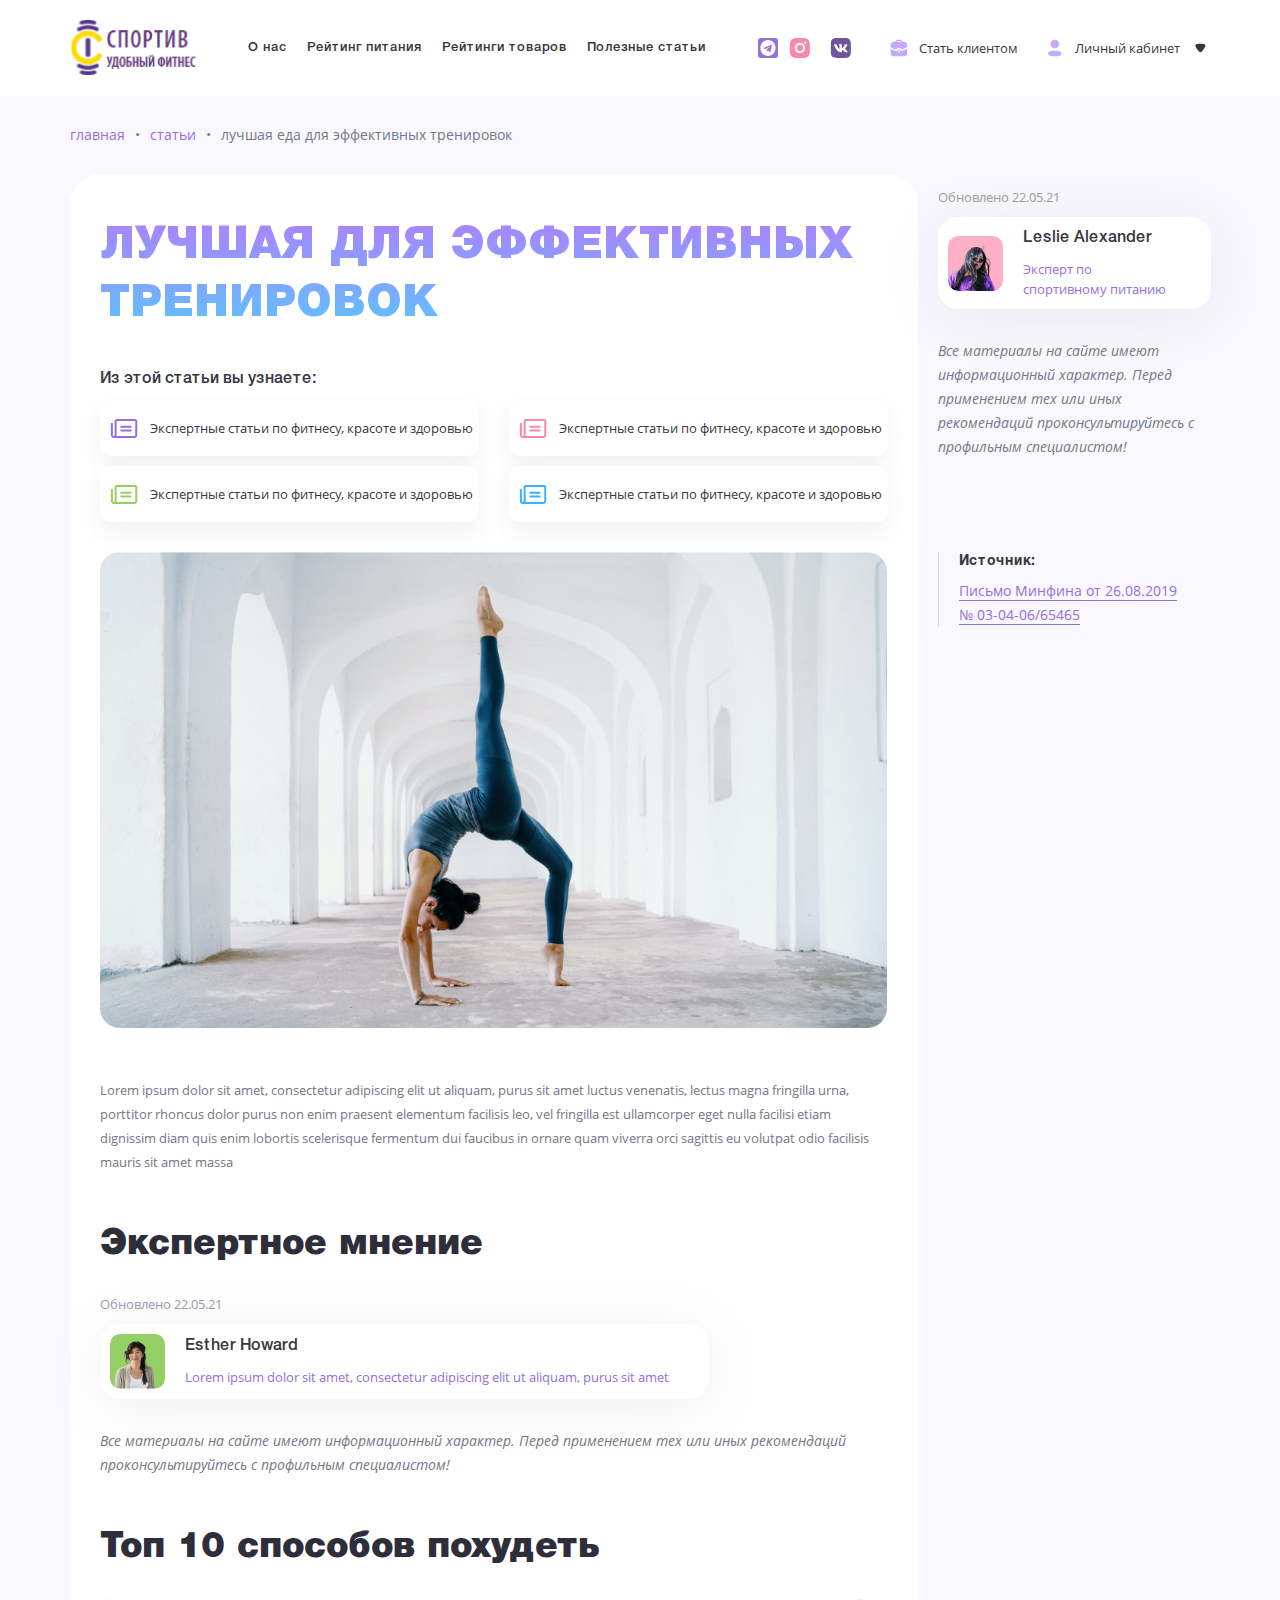
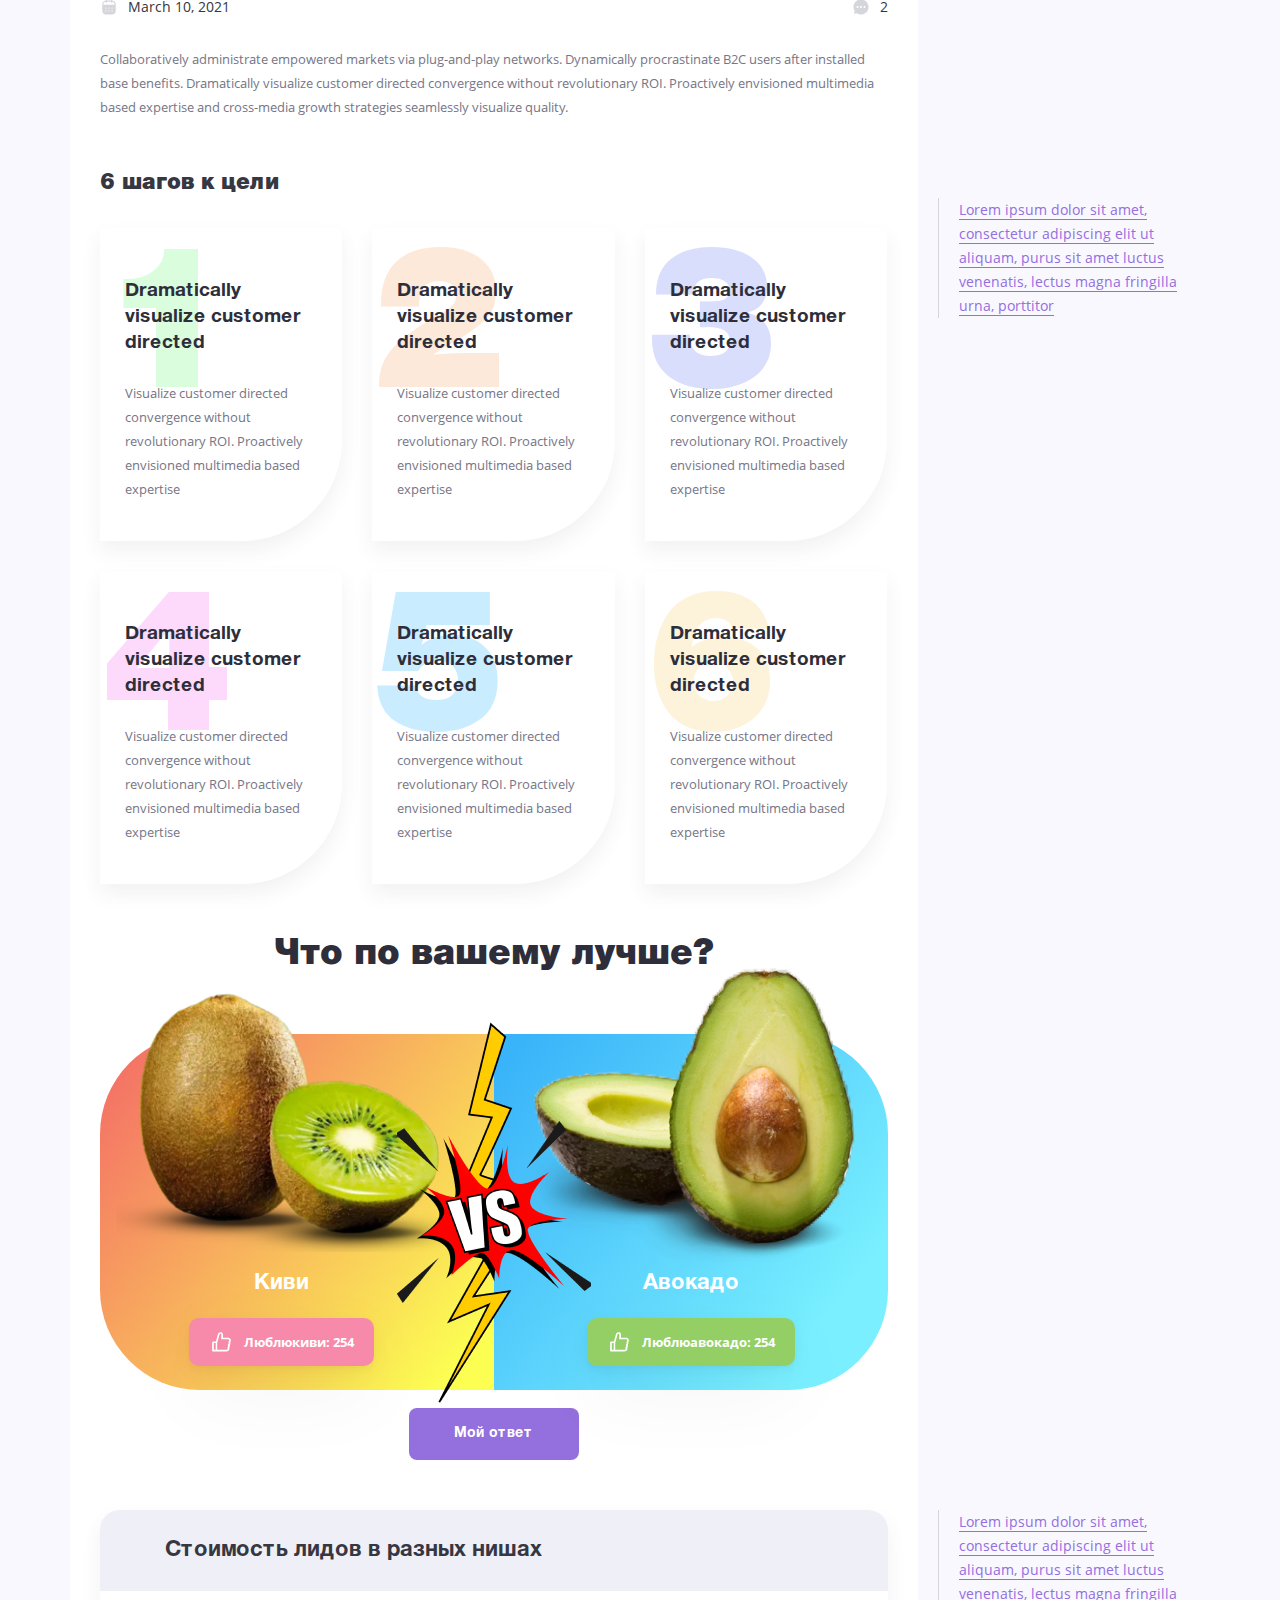
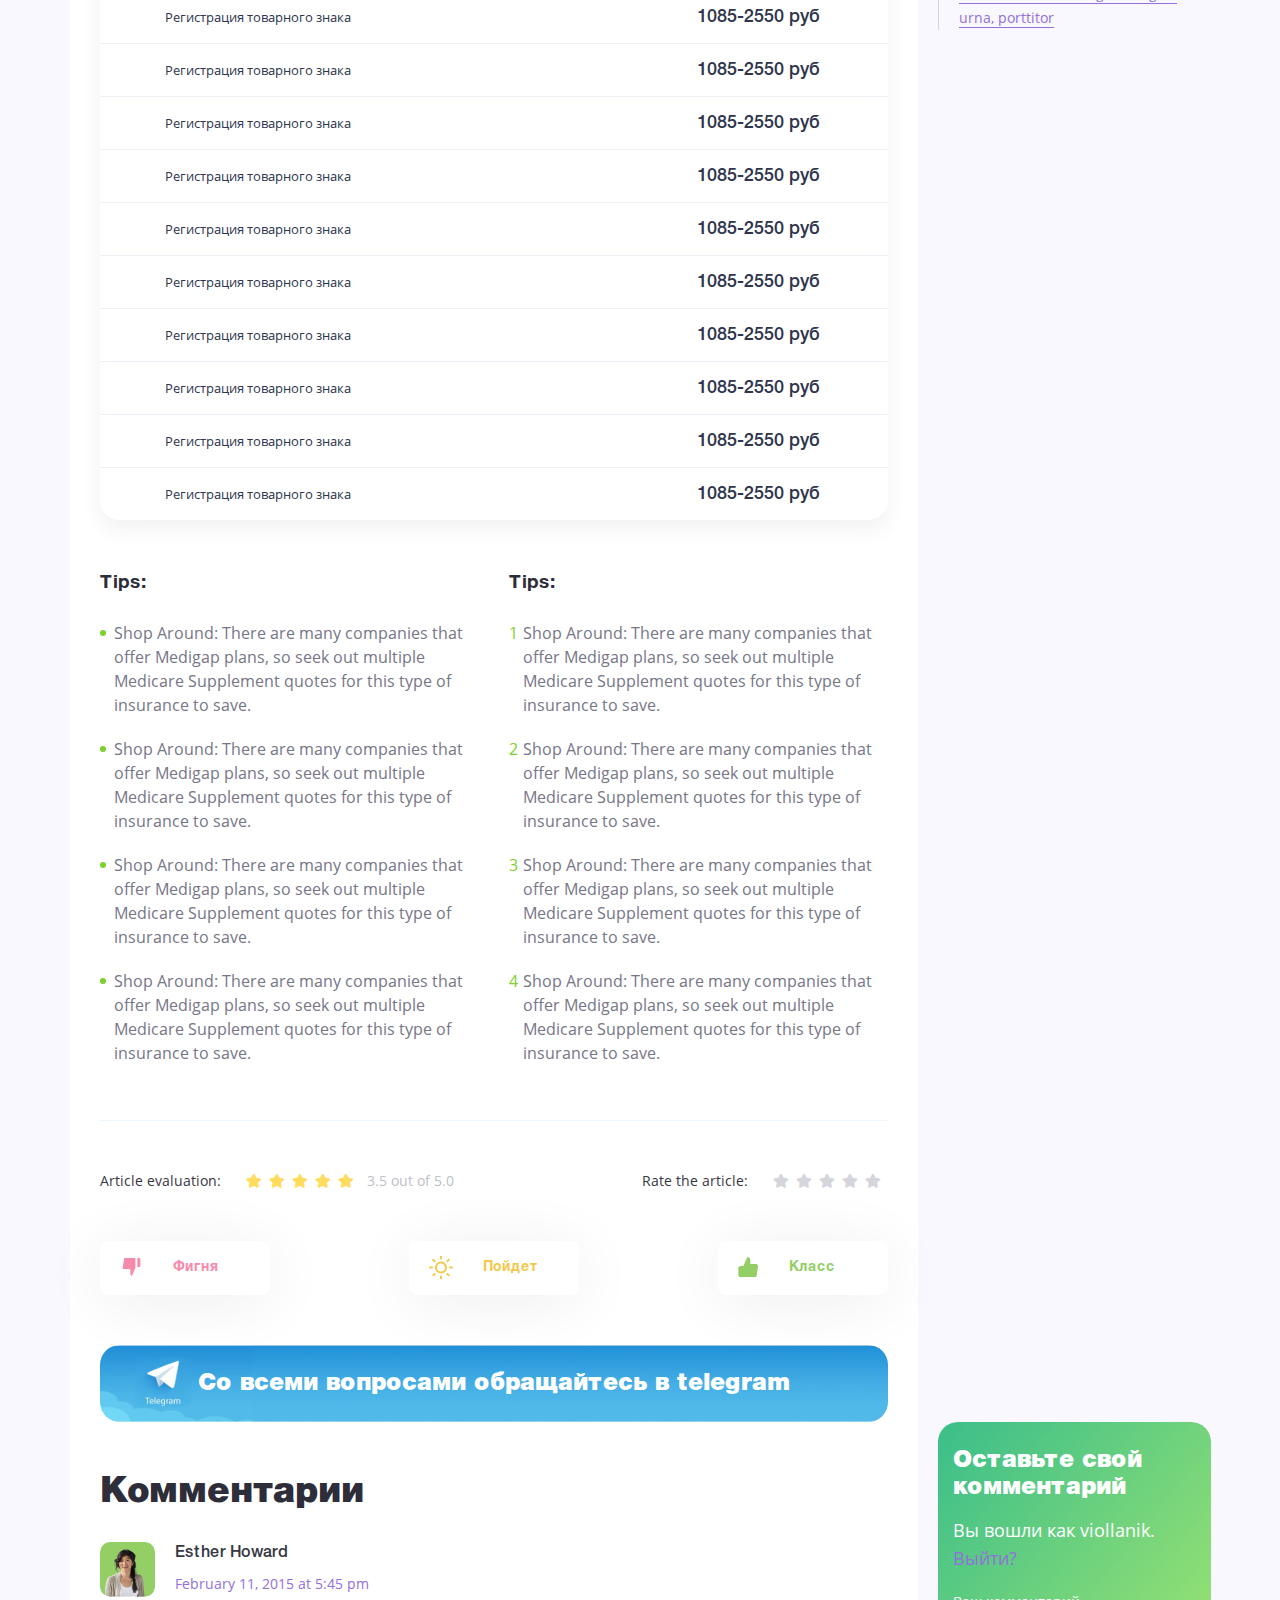
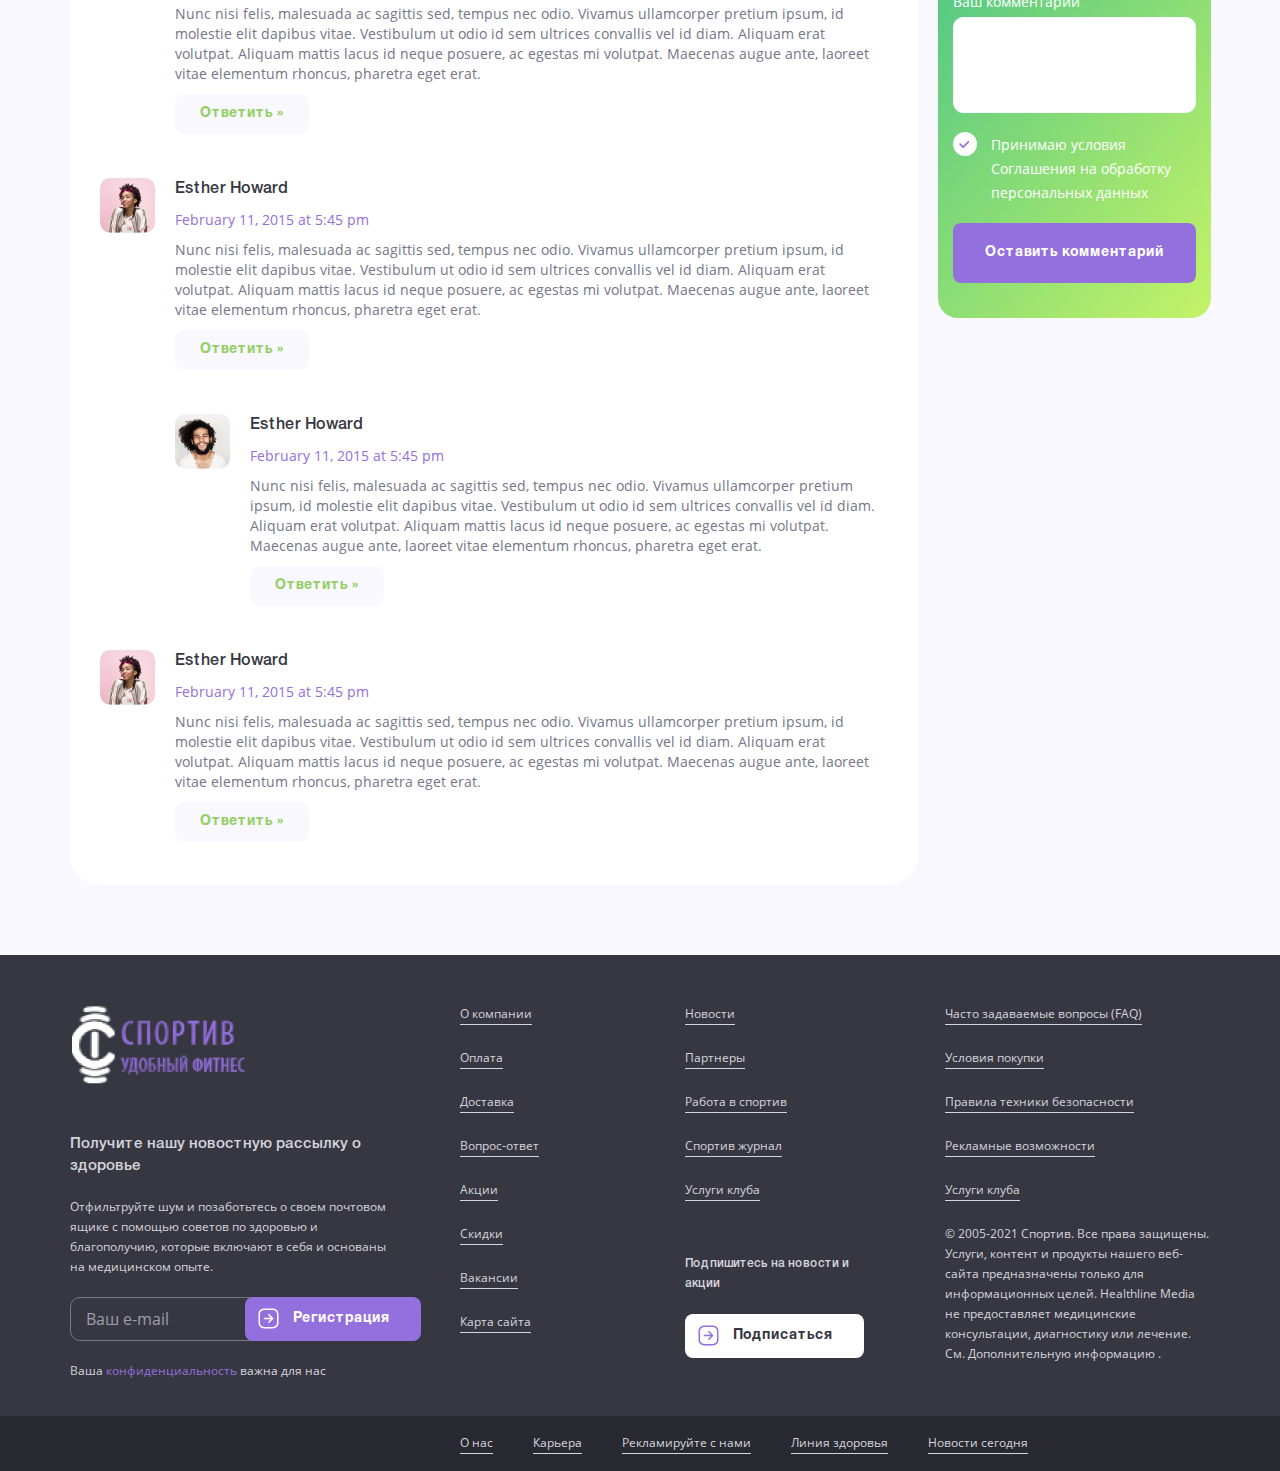
==== commit 2a3602f1: "Add files via upload" ====
--- a/article.html
+++ b/article.html
@@ -20,8 +20,8 @@
 	<link rel="stylesheet" href="libs/slick-1.5.9/slick/slick-theme.css" />
 	<link rel="stylesheet" href="libs/jScrollPane-master/style/jquery.jscrollpane.css">
 	<link rel="stylesheet" href="css/fonts.css" />
-	<link rel="stylesheet" href="css/main.css?ver=1.2" />
-	<link rel="stylesheet" href="css/media.css?ver=1.2" />
+	<link rel="stylesheet" href="css/main.css?ver=1.4" />
+	<link rel="stylesheet" href="css/media.css?ver=1.4" />
 </head>
 <body>
 
@@ -265,7 +265,7 @@
 									</div>
 								</div>
 							</div>
-							<div class="table-wrap">
+							<div class="table-wrap horizontal-only">
 								<table>
 									<thead>
 										<tr>
@@ -546,7 +546,7 @@
 <script src="libs/mask/jquery.maskedinput.js"></script>
 <script src="libs/jScrollPane-master/script/jquery.jscrollpane.min.js"></script>
 <script src="libs/jQueryFormStyler-master/jquery.formstyler.min.js"></script>
-<script src="js/common.js?ver=1.2"></script>
+<script src="js/common.js?ver=1.4"></script>
 <!-- Yandex.Metrika counter --><!-- /Yandex.Metrika counter -->
 <!-- Google Analytics counter --><!-- /Google Analytics counter -->
 </body>
--- a/css/main.css
+++ b/css/main.css
@@ -2097,12 +2097,12 @@
 .comment-form .title-middle {
 	padding-bottom: 25px;
 }
-.rating_estimate .rating__item {
+.comment-form .rating_estimate .rating__item {
 	font-size: 46px;
 	color: #ddeaf1;
 	margin: 0;
 }
-.rating_estimate  {
+.comment-form .rating_estimate  {
 	max-width: 310px;
 	justify-content: space-between;
 }
--- a/css/media.css
+++ b/css/media.css
@@ -70,7 +70,7 @@
 .comments-main {
 	padding: 70px 50px;
 }
-.rating_estimate .rating__item {
+.comment-form .rating_estimate .rating__item {
 	font-size: 43px;
 }
 }
@@ -220,7 +220,7 @@
 .comment-form {
 	padding: 40px 30px;
 }
-.rating_estimate .rating__item {
+.comment-form .rating_estimate .rating__item {
 	font-size: 35px;
 }
 }
@@ -892,10 +892,10 @@
 	font-size: 28px;
 	line-height: 32px;
 }
-.rating_estimate {
+.comment-form .rating_estimate {
 	max-width: 100%;
 }
-.rating_estimate .rating__item {
+.comment-form .rating_estimate .rating__item {
 	font-size: 40px;
 }
 .comment-form .item-form {
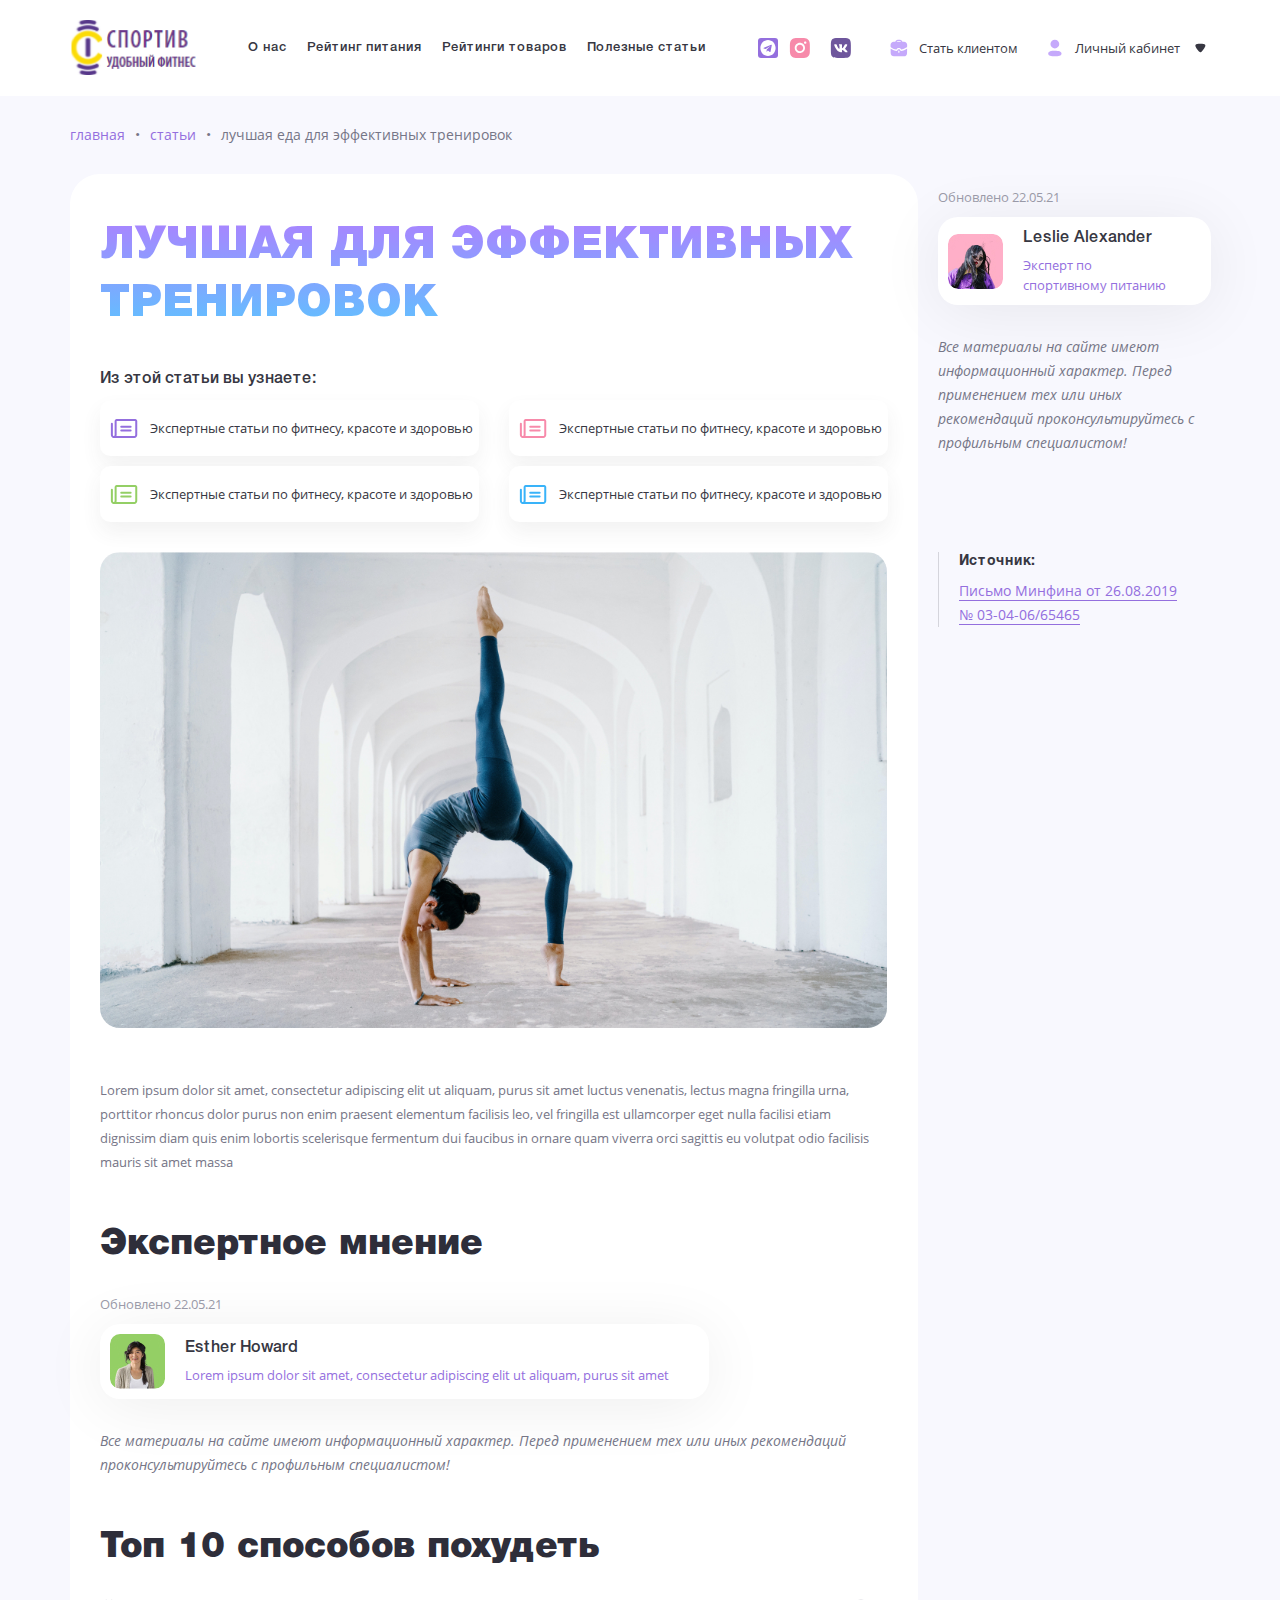
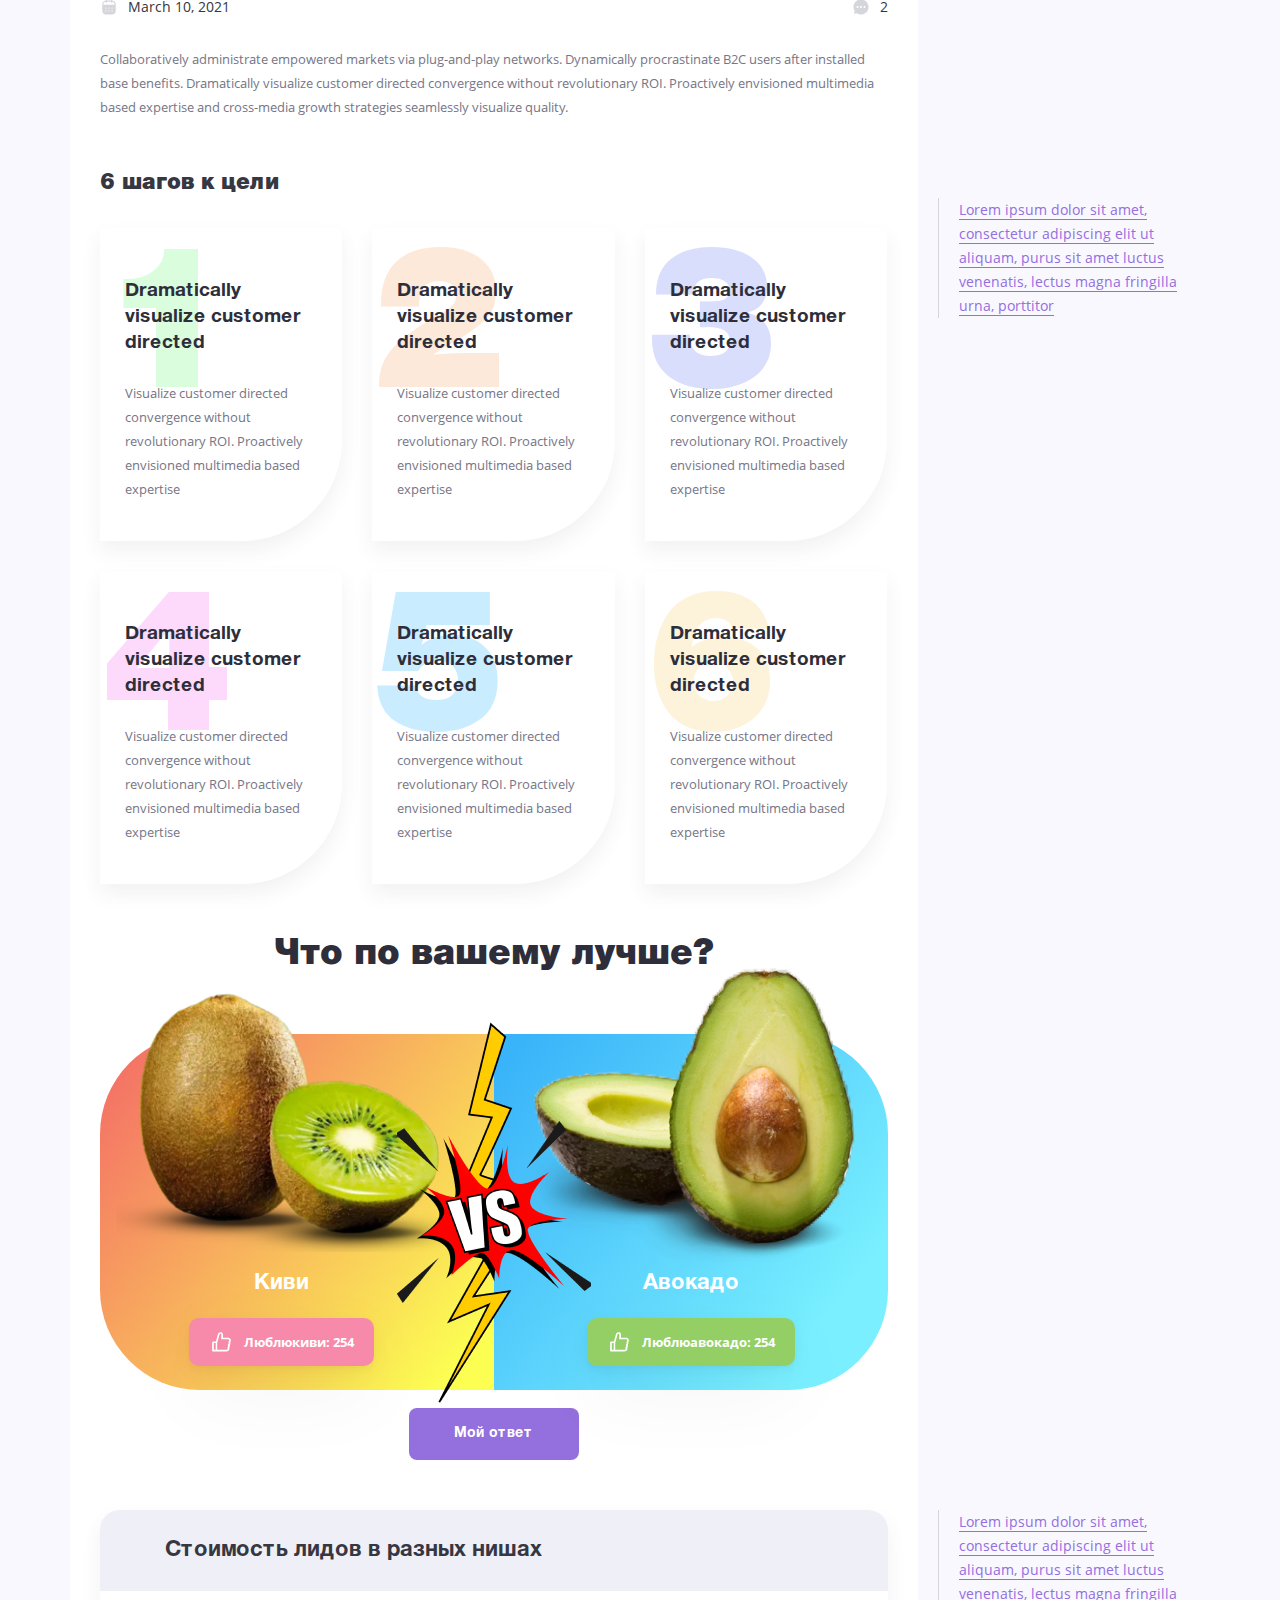
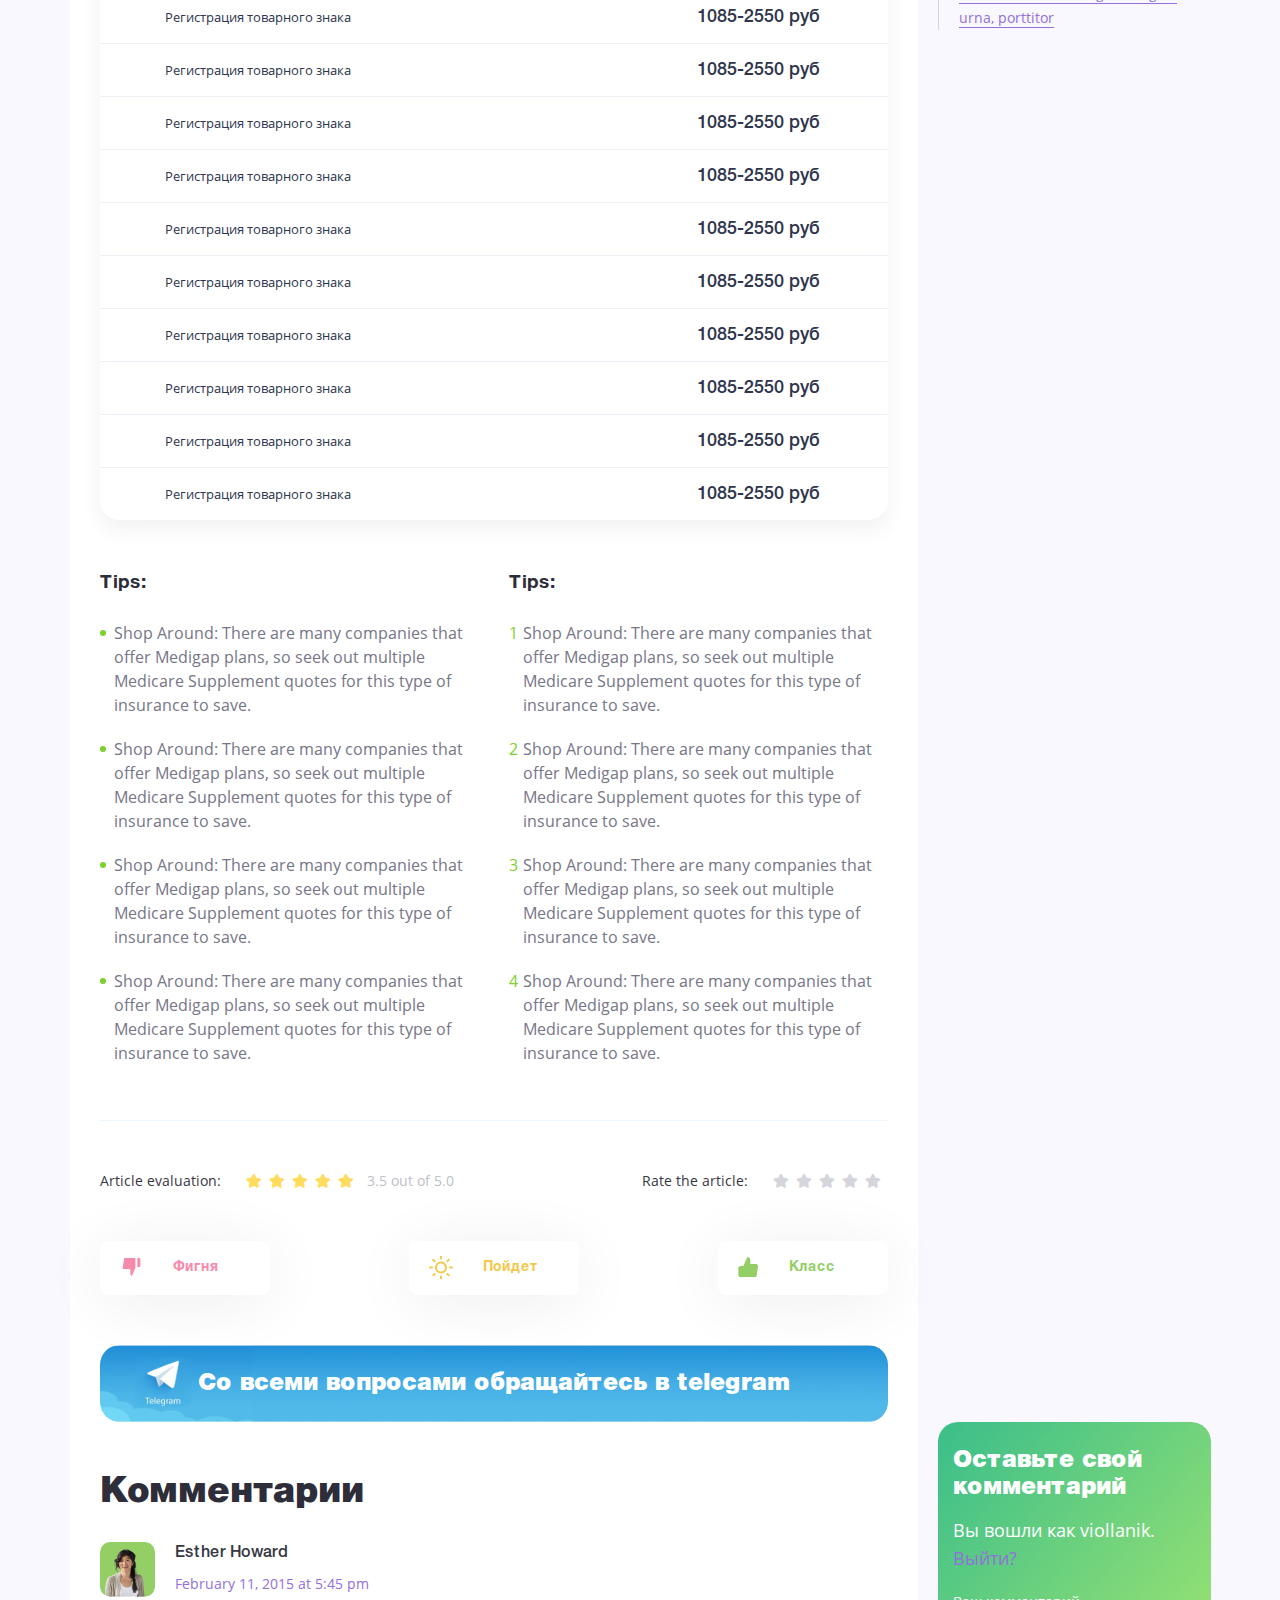
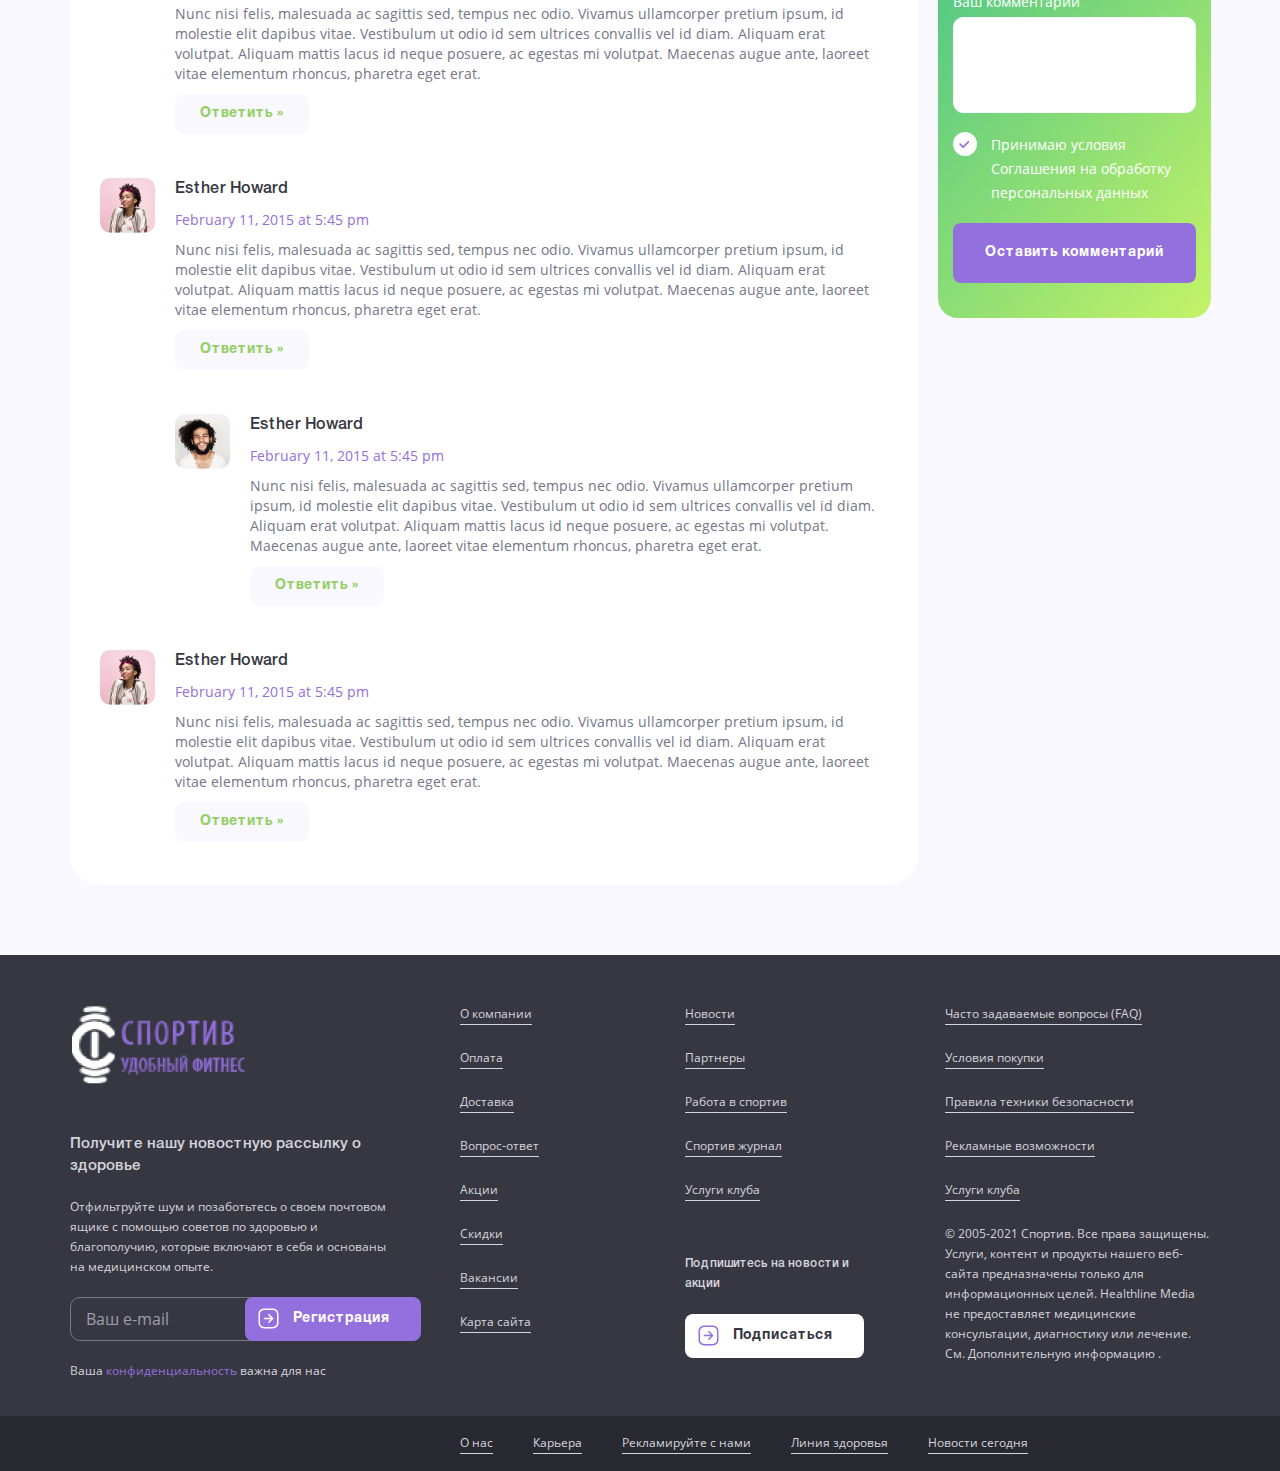
==== commit 9f35fc54: "Add files via upload" ====
--- a/article.html
+++ b/article.html
@@ -20,8 +20,8 @@
 	<link rel="stylesheet" href="libs/slick-1.5.9/slick/slick-theme.css" />
 	<link rel="stylesheet" href="libs/jScrollPane-master/style/jquery.jscrollpane.css">
 	<link rel="stylesheet" href="css/fonts.css" />
-	<link rel="stylesheet" href="css/main.css?ver=1.4" />
-	<link rel="stylesheet" href="css/media.css?ver=1.4" />
+	<link rel="stylesheet" href="css/main.css?ver=1.5" />
+	<link rel="stylesheet" href="css/media.css?ver=1.5" />
 </head>
 <body>
 
@@ -544,9 +544,9 @@
 <script src="libs/slick-1.5.9/slick/slick.min.js"></script>
 <script src="libs/scroll2id/PageScroll2id.min.js"></script>
 <script src="libs/mask/jquery.maskedinput.js"></script>
-<script src="libs/jScrollPane-master/script/jquery.jscrollpane.min.js"></script>
+<script src="libs/jScrollPane-master/script/jquery.jscrollpane.js"></script>
 <script src="libs/jQueryFormStyler-master/jquery.formstyler.min.js"></script>
-<script src="js/common.js?ver=1.4"></script>
+<script src="js/common.js?ver=1.5"></script>
 <!-- Yandex.Metrika counter --><!-- /Yandex.Metrika counter -->
 <!-- Google Analytics counter --><!-- /Google Analytics counter -->
 </body>
--- a/css/main.css
+++ b/css/main.css
@@ -23,7 +23,7 @@
 body textarea:required:valid {
 	
 }
-body {
+body { 
 	font-family: 'Open Sans';
 	font-size: 16px;
 	line-height: 24px;
@@ -137,6 +137,11 @@
 }
 .btn-main:focus img {
 	filter: none;
+}
+.comment-form .rating_estimate .rating__item {
+	font-size: 46px;
+	color: #ddeaf1;
+	margin: 0;
 }
 .tn-main_min {
 	height: 44px;
@@ -1531,6 +1536,8 @@
 	margin-bottom: 10px;
 }
 .nav-page__list {
+	font-size: 16px;
+	line-height: 24px;
 	display: flex;
 	flex-wrap: wrap;
 }
@@ -1755,7 +1762,7 @@
 	color: #946FDE;
 }
 .title-min_pink  {
-color: #F46691;
+	color: #F46691;
 }
 .table-rating .title-min {
 	margin: 0;
@@ -1783,7 +1790,7 @@
 .table-rating td:nth-child(2),
 .table-rating td:nth-child(3),
 .table-rating td:nth-child(4) {
-width: 282px;
+	width: 282px;
 }
 .table-rating td:nth-child(5) {
 	width: 190px;
@@ -1805,23 +1812,23 @@
 	padding-bottom: 50px;
 }
 .best-diets__block {
-	  font-size: 14px;
-  line-height: 20px;
-  background: url(../img/bg-best.jpg) no-repeat top;
-  position: relative;
-  padding-top: 130px;
-  margin-bottom: 60px;
+	font-size: 14px;
+	line-height: 20px;
+	background: url(../img/bg-best.jpg) no-repeat top;
+	position: relative;
+	padding-top: 130px;
+	margin-bottom: 60px;
 }
 .best-diets__item {
 	padding: 75px 80px;
 	padding-bottom: 65px;
-  background: url(../img/bg-diets.svg) no-repeat;
-  position: relative;
-  background-size: 100% 100%;
-  z-index: 9;
-  backdrop-filter: blur(30px);
-filter: drop-shadow(0px 7px 64px rgba(0, 0, 0, 0.07));
-  border-radius: 25px;
+	background: url(../img/bg-diets.svg) no-repeat;
+	position: relative;
+	background-size: 100% 100%;
+	z-index: 9;
+	backdrop-filter: blur(30px);
+	filter: drop-shadow(0px 7px 64px rgba(0, 0, 0, 0.07));
+	border-radius: 25px;
 }
 
 .best-diets__content p {
@@ -1832,119 +1839,119 @@
 	padding-right: 400px;
 }
 .best-diets__item p span {
-  color: #ff5c7c;
-  margin-left: 3px;
+	color: #ff5c7c;
+	margin-left: 3px;
 }
 .best-diets__item p .color_purp {
-  color: #946fde;
-  margin-left: 3px;
+	color: #946fde;
+	margin-left: 3px;
 }
 .best-diets__descr {
-  max-width: 966px;
-  margin-bottom: 30px;
-  padding-right: 30px;
+	max-width: 966px;
+	margin-bottom: 30px;
+	padding-right: 30px;
 }
 .best-diets__item .best-diets__text {
-  margin-bottom: 20px;
-  color: #78859c;
-  max-width: 905px;
+	margin-bottom: 20px;
+	color: #78859c;
+	max-width: 905px;
 }
 .best-diets__item .title-section {
 	padding-right: 400px;
-  margin-bottom: 20px;
+	margin-bottom: 20px;
 }
 .best-diets__title {
-  font-weight: 550;
-  font-size: 18px;
-  line-height: 22px;
-  color: #946fde;
-  margin-bottom: 5px;
+	font-weight: 550;
+	font-size: 18px;
+	line-height: 22px;
+	color: #946fde;
+	margin-bottom: 5px;
 }
 .best-diets__info {
-  margin-top: 15px;
+	margin-top: 15px;
 }
 .best-diets__info p {
-  color: #78859c;
+	color: #78859c;
 }
 .best-diets__footer {
-  padding-left: 80px;
-  padding-right: 31px;
-  padding-bottom: 77px;
+	padding-left: 80px;
+	padding-right: 31px;
+	padding-bottom: 77px;
 }
 .best-diets__footer p {
-  font-size: 14px;
-  line-height: 20px;
-  color: #767687;
-  padding-bottom: 40px;
+	font-size: 14px;
+	line-height: 20px;
+	color: #767687;
+	padding-bottom: 40px;
 }
 .best-diets__like {
-  font-weight: 550;
-  font-size: 18px;
-  line-height: 22px;
-  color: #76ae49;
-  margin-bottom: 10px;
-  position: relative;
+	font-weight: 550;
+	font-size: 18px;
+	line-height: 22px;
+	color: #76ae49;
+	margin-bottom: 10px;
+	position: relative;
 }
 .best-diets__like:before {
-  content: "";
-  background: url(../img/like-best.svg) no-repeat;
-  width: 100%;
-  height: 100%;
-  position: absolute;
-  left: -40px;
+	content: "";
+	background: url(../img/like-best.svg) no-repeat;
+	width: 100%;
+	height: 100%;
+	position: absolute;
+	left: -40px;
 }
 .best-diets__like:after {
-  content: "";
-  width: 1px;
-  height: 97px;
-  background: #ddeaf1;
-  position: absolute;
-  right: -65px;
+	content: "";
+	width: 1px;
+	height: 97px;
+	background: #ddeaf1;
+	position: absolute;
+	right: -65px;
 }
 .dontlike_pink {
-  color: #ff5c7c;
+	color: #ff5c7c;
 }
 .dontlike_pink:after {
-  display: none;
+	display: none;
 }
 .dontlike_pink:before {
-  background: url(../img/dontlike-best.svg) no-repeat;
-  width: 24px;
-  height: 24px;
+	background: url(../img/dontlike-best.svg) no-repeat;
+	width: 24px;
+	height: 24px;
 }
 .main-card {
-  position: absolute;
-  right: 0;
-  top: -90px;
-  background: #94cf65;
-  box-shadow: 0px 7px 64px rgba(0, 0, 0, 0.07);
-  border-radius: 0px 20px 20px 20px;
- padding: 66px;
-  max-width: 470px;
-  width: 100%;
-  color: #fff;
+	position: absolute;
+	right: 0;
+	top: -90px;
+	background: #94cf65;
+	box-shadow: 0px 7px 64px rgba(0, 0, 0, 0.07);
+	border-radius: 0px 20px 20px 20px;
+	padding: 66px;
+	max-width: 470px;
+	width: 100%;
+	color: #fff;
 }
 .main-card .title-min {
 	color: #fff;
 }
 .main-card ul li {
-  position: relative;
+	position: relative;
 }
 .main-card ul li:not(:last-child) {
-  margin-bottom: 5px;
+	margin-bottom: 5px;
 }
 .main-card ul li:before {
-  content: "•";
-  position: absolute;
-  left: 0px;
-  top: 2px;
+	content: "•";
+	position: absolute;
+	left: 0px;
+	top: 2px;
 }
 .best-diets__result {
-  margin-top: 50px;
+	margin-top: 50px;
 }
 .best-diets__result p {
-  line-height: 24px;
-  color: #78859c;
+	line-height: 24px;
+	color: #78859c;
 }
 .row_diets-info {
 	margin-top: 30px;
@@ -1973,10 +1980,10 @@
 	top: -2px;
 }
 .row_diets-advantages > div:nth-child(1) .title-min {
-color: #76AE49;
+	color: #76AE49;
 }
 .row_diets-advantages > div:nth-child(2) .title-min {
-color: #FF5C7C;
+	color: #FF5C7C;
 }
 .row_diets-advantages > div:nth-child(2)::before {
 	position: absolute;
@@ -2075,7 +2082,7 @@
 	padding: 70px 100px;
 	margin-top: 50px;
 	background: #FFFFFF;
-border-radius: 20px;
+	border-radius: 20px;
 }
 .comments-main .item-comment {
 	max-width: 1030px;
@@ -2085,23 +2092,19 @@
 	background-color: transparent;
 }
 .comments-main .item-comment .btn-page:hover {
-	    color: #FF6D8D;
+	color: #FF6D8D;
 }
 .comment-form {
 	padding: 60px 50px;	
 	color: #fff;
 	background: linear-gradient(128.79deg, #40C089 4.01%, #C7F466 101.65%);
-box-shadow: 0px 7px 64px rgba(0, 0, 0, 0.07);
-border-radius: 20px;
+	box-shadow: 0px 7px 64px rgba(0, 0, 0, 0.07);
+	border-radius: 20px;
 }
 .comment-form .title-middle {
 	padding-bottom: 25px;
 }
-.comment-form .rating_estimate .rating__item {
-	font-size: 46px;
-	color: #ddeaf1;
-	margin: 0;
-}
+
 .comment-form .rating_estimate  {
 	max-width: 310px;
 	justify-content: space-between;
@@ -2127,11 +2130,11 @@
 }
 .card-simple {
 	padding: 35px 30px;
-text-align: center;
+	text-align: center;
 	background: #FFFFFF;
-box-shadow: 0px 7px 64px rgba(0, 0, 0, 0.07);
-border-radius: 20px;
-min-height: 100%;
+	box-shadow: 0px 7px 64px rgba(0, 0, 0, 0.07);
+	border-radius: 20px;
+	min-height: 100%;
 }
 .card-simple .title-small {
 	margin-bottom: 15px;
@@ -2159,7 +2162,7 @@
 	background: linear-gradient(128.79deg, #F46E66 4.01%, #FCFF52 92.5%);
 }
 .card-simple_3 .card-simple__icon {
-background: linear-gradient(128.79deg, #AC82FF 4.01%, #5CC4FF 101.65%);
+	background: linear-gradient(128.79deg, #AC82FF 4.01%, #5CC4FF 101.65%);
 }
 .advatage-block {
 	padding: 112px 0;
@@ -2169,6 +2172,7 @@
 	background-repeat: no-repeat;
 	background-position: center;
 	border-radius: 20px;
+	background-size: cover;
 }
 .advatage-block .btn-main {
 	margin-top: 40px;
@@ -2230,7 +2234,7 @@
 	color: #fff;
 }
 .item-quality:hover .item-quality__icon img {
-    filter: invert(0) sepia(0) saturate(1) hue-rotate(0deg) brightness(5);
+	filter: invert(0) sepia(0) saturate(1) hue-rotate(0deg) brightness(5);
 }
 .item-quality__icon img {
 	max-width: 100%;
@@ -2241,9 +2245,9 @@
 	padding: 72px 65px;
 	background: #FFFFFF;
 	min-height: 100%;
-box-shadow: 0px 7px 64px rgba(0, 0, 0, 0.07);
-border-radius: 20px;
-transition: all 0.3s;
+	box-shadow: 0px 7px 64px rgba(0, 0, 0, 0.07);
+	border-radius: 20px;
+	transition: all 0.3s;
 }
 .row_qualities > div {
 	margin-bottom: 30px;
@@ -2257,21 +2261,21 @@
 	padding: 48px;
 	padding-bottom: 41px;
 	background: #FFFFFF;
-box-shadow: 0px 7px 64px rgba(0, 0, 0, 0.07);
-border-radius: 20px;
+	box-shadow: 0px 7px 64px rgba(0, 0, 0, 0.07);
+	border-radius: 20px;
 }
 .special-info__icon {
 	width: 70px;
-height: 21px;
-background: #FFAFC7;
-border-radius: 20px;
-margin-bottom: 20px;
+	height: 21px;
+	background: #FFAFC7;
+	border-radius: 20px;
+	margin-bottom: 20px;
 }
 .special-info .row > div:nth-child(2) .special-info__icon {
-background: #C5A9FB;
+	background: #C5A9FB;
 }
 .special-info .row > div:nth-child(3) .special-info__icon {
-background: #94CF65;
+	background: #94CF65;
 }
 .preparation-block {
 	color: #373742;
@@ -2281,7 +2285,7 @@
 	background-image: url(../img/bg_preparation.jpg);
 	background-repeat: no-repeat;
 	background-position: right top;
-border-radius: 20px;
+	border-radius: 20px;
 }
 .preparation-block__content {
 	max-width: 870px;
@@ -2305,6 +2309,7 @@
 }
 .best-diets__block_page {
 	padding-top: 378px;
+	border-radius: 20px;
 }
 .best-diets__block_page .best-diets__item {
 	padding-top: 103px;
@@ -2348,10 +2353,10 @@
 	position: relative;
 }
 .info-apart ul li:before {
-  content: "•";
-  position: absolute;
-  left: 0px;
-  top: 2px;
+	content: "•";
+	position: absolute;
+	left: 0px;
+	top: 2px;
 }
 .info-apart_alert p {
 	margin-bottom: 20px;
@@ -2377,19 +2382,19 @@
 .item-schedule p::before,
 .text-section ul li:before,
 .best-diets__block ul li:before {
-  content: "•";
-  position: absolute;
-  left: 0px;
-  top: 2px;
+	content: "•";
+	position: absolute;
+	left: 0px;
+	top: 2px;
 }
 .step-diet__number {
 	font-size: 200px;
-line-height: 58px;
-font-weight: 900;	
-text-transform: uppercase;
-font-family: 'Helvetica Neue';
-color: #C5A9FB;
-opacity: 0.2;
+	line-height: 58px;
+	font-weight: 900;	
+	text-transform: uppercase;
+	font-family: 'Helvetica Neue';
+	color: #C5A9FB;
+	opacity: 0.2;
 	position: absolute;
 	top: 0;
 	left: -20px;
@@ -2405,7 +2410,7 @@
 }
 .text-main {
 	font-size: 16px;
-line-height: 24px;
+	line-height: 24px;
 }
 .text-min {
 	font-size: 14px;
@@ -2414,8 +2419,8 @@
 .schedule {
 	padding: 55px 35px;
 	background: #FFFFFF;
-backdrop-filter: blur(30px);
-border-radius: 30px;
+	backdrop-filter: blur(30px);
+	border-radius: 30px;
 }
 .tabs-schedule {
 	display: flex;
@@ -2424,10 +2429,10 @@
 }
 .tabs-schedule a {
 	font-size: 14px;
-line-height: 20px;
-padding: 0 44px;
-color: #373742;
-margin-right: 20px;
+	line-height: 20px;
+	padding: 0 44px;
+	color: #373742;
+	margin-right: 20px;
 	height: 50px;
 	font-weight: 700;
 	display: inline-flex;
@@ -2435,9 +2440,9 @@
 	justify-content: center;
 	text-align: center;
 	background-color: #F8F8FE;
-border-radius: 10px;
-font-family: 'Helvetica Neue';
-transition: all 0.3s;
+	border-radius: 10px;
+	font-family: 'Helvetica Neue';
+	transition: all 0.3s;
 }
 .tabs-schedule a:hover,
 .tabs-schedule .active a {
@@ -2457,15 +2462,15 @@
 .item-schedule {
 	padding: 23px;
 	font-size: 14px;
-line-height: 20px;
+	line-height: 20px;
 	padding-bottom: 18px;
 	flex: 1;
 	min-height: 100%;
 	margin: 0 10px;
 	background: #FFFFFF;
-box-shadow: 0px 7px 64px rgba(0, 0, 0, 0.07);
-border-radius: 10px;
-transition: all 0.3s;
+	box-shadow: 0px 7px 64px rgba(0, 0, 0, 0.07);
+	border-radius: 10px;
+	transition: all 0.3s;
 }
 .unit-schedule {
 	padding-top: 20px;
@@ -2490,28 +2495,539 @@
 .item-schedule_5 .title-min {
 	color: #5599FF;
 }
-.item-schedule_1:hover {
-	background-color: #946FDE;
-}
-.item-schedule_2:hover {
-	background-color: #F46691;
-}
-.item-schedule_3:hover {
-	background-color: #94CF65;
-}
-.item-schedule_4:hover {
-	background-color: #53E0F3;
-}
-.item-schedule_5:hover {
-	background-color: #5599FF;
-}
 .item-schedule:hover {
 	background-color: #5599FF;
 	color: #fff;
 }
+.item-schedule_1:hover {
+	background-color: #946FDE;
+}
+.item-schedule_2:hover {
+	background-color: #F46691;
+}
+.item-schedule_3:hover {
+	background-color: #94CF65;
+}
+.item-schedule_4:hover {
+	background-color: #53E0F3;
+}
+.item-schedule_5:hover {
+	background-color: #5599FF;
+}
+
 .item-schedule:hover .title-min {
 	color: #FFDB5E;
 }
 .item-schedule p {
 	padding-left: 13px;
+}
+.expert-min__content > * {
+	display: block;
+}
+.tabs-results {
+	padding-top: 30px;
+	margin-top: -30px;
+	padding-bottom: 30px;
+	margin-bottom: -30px;
+	display: flex;
+	align-items: center;
+	overflow-y: auto;
+}
+.tabs-results li {
+	margin-right: 30px;
+}
+.tabs-results::-webkit-scrollbar {
+	-webkit-appearance: none;
+}
+.tabs-results::-webkit-scrollbar:vertical {
+	width: 10px;
+}
+.tabs-results::-webkit-scrollbar:horizontal {
+	height: 10px;
+}
+.tabs-results::-webkit-scrollbar-thumb {
+	background-color: #C5A9FB;
+	border-radius: 50px;
+}
+.tabs-results::-webkit-scrollbar-track {
+	border-radius: 50px;
+	background-color: #fff;
+}
+.tab-pane-results {
+	display: none;
+}
+.tab-pane-results:first-child {
+	display: block;
+}
+.tab-container-results {
+	padding: 70px 65px;
+	font-size: 14px;
+	line-height: 20px;
+	margin-top: 20px;
+	background-color: #fff;
+	border-radius: 20px;
+}
+.tab-container-results p {
+	margin-bottom: 18px;
+}
+.image-result {
+	margin-bottom: 30px;
+}
+.image-result img {
+	max-width: 100%;
+	height: auto;
+	display: block;
+}
+.tab-container-results .title-middle {
+	margin-bottom: 30px;
+	color: #3F454E;
+}
+.main-estimate {
+	font-size: 80px;
+line-height: 58px;
+width: 170px;
+height: 170px;
+font-weight: 700;
+font-family: 'Helvetica Neue';
+text-transform: uppercase;
+background: #F8F8FE;
+border-radius: 50%;
+color: #373742;
+display: flex;
+align-items: center;
+justify-content: center;
+flex: none;
+margin-left: 30px;
+}
+.item-progress {
+	margin-bottom: 20px;
+}
+.item-progress .title-min {
+	color: #767687;
+}
+.item-progress__head {
+	display: flex;
+	align-items: center;
+	justify-content: space-between;
+}
+.progressbar {
+	height: 13px;
+	background: #EFEFF7;
+	border-radius: 50px;
+	position: relative;
+}
+.progressbar__value {
+	position: absolute;
+	top: 0;
+	left: 0;
+	width: 0;
+	height: 100%;
+	border-radius: 50px;
+}
+.wrap-result-estimate {
+	display: flex;
+	justify-content: space-between;
+}
+.left-estimate {
+	flex: 1;
+}
+.image-result + .title-min {
+	text-align: center;
+}
+.content-result {
+	margin-left: -45px;
+}
+.content-result .btn-main {
+	height: 60px;
+	padding-left: 18px;
+	margin-top: 10px;
+	box-shadow: 0px 100px 80px rgba(0, 0, 0, 0.07), 0px 41.7776px 33.4221px rgba(0, 0, 0, 0.0503198), 0px 22.3363px 17.869px rgba(0, 0, 0, 0.0417275), 0px 12.5216px 10.0172px rgba(0, 0, 0, 0.035), 0px 6.6501px 5.32008px rgba(0, 0, 0, 0.0282725), 0px 2.76726px 2.21381px rgba(0, 0, 0, 0.0196802);
+}
+.tabs-results .expert-min {
+	transition: all 0.3s;
+}
+.tabs-results .expert-min:hover,
+.tabs-results .active .expert-min {
+	background-color: #946FDE;
+	box-shadow: none;
+	color: #fff;
+}
+.tabs-results .expert-min:hover *,
+.tabs-results .active .expert-min * {
+	color: #fff;
+}
+.expert-min .title-min {
+	margin-bottom: 6px;
+}
+.item-nutritionist__image {
+	width: 170px;
+height: 170px;
+flex: none;
+margin-right: 20px;
+	background-color: #94CF65;
+	border-radius: 10px;
+}
+.item-nutritionist__image img {
+	width: 100%;
+	height: 100%;
+	object-fit: cover;
+	border-radius: 10px;
+	font-family: 'object-fit: cover;';
+	-webkit-transition: all 0.3s; 
+	-o-transition: all 0.3s;
+	transition: all 0.3s;
+}
+.item-nutritionist {
+	padding: 38px 40px;
+	display: flex;
+	background: #FFFFFF;
+box-shadow: 0px 7px 64px rgba(0, 0, 0, 0.07);
+border-radius: 20px;
+}
+.item-nutritionist__info {
+	font-size: 14px;
+	line-height: 20px;
+	max-width: 185px;
+	flex: none;
+	margin-right: 20px;
+}
+.item-nutritionist__content {
+	font-size: 18px;
+	line-height: 28px;
+	flex: 1;
+}
+.icon-approval {
+	width: 30px;
+	height: 30px;
+	background-image: url(../img/ic_like1.svg);
+	background-repeat: no-repeat;
+	background-position: center;
+	background-size: 100% 100%;
+}
+.icon-approval_dislike {
+	background-image: url(../img/ic_dislike1.svg);
+}
+.icon-approval_like {
+	background-image: url(../img/ic_like1.svg);
+}
+.item-nutritionist__content .icon-approval {
+	margin-bottom: 20px;
+}
+.item-nutritionist__descr {
+	margin-bottom: 10px;
+	color: #946FDE;
+}
+.item-nutritionist__info,
+.item-nutritionist__content {
+	padding-top: 32px;
+}
+.item-recipe {
+	display: flex;
+	min-height: 100%;
+	background: #FFFFFF;
+border-radius: 20px 20px 20px 100px;
+}
+.item-recipe__image {
+	width: 370px;
+	min-height: 386px;
+	flex: none;
+		border-radius: 20px 0 0 100px;
+}
+.item-recipe__image img {
+	width: 100%;
+	height: 100%;
+	object-fit: cover;
+	border-radius: 20px 0 0 100px;
+	font-family: 'object-fit: cover;';
+	-webkit-transition: all 0.3s; 
+	-o-transition: all 0.3s;
+	transition: all 0.3s;
+}
+.row_recipe > div {
+	margin-bottom: 30px;
+}
+.item-recipe__content {
+	padding: 25px 30px;
+	flex: 1;
+	display: flex;
+	flex-direction: column;
+	align-items: flex-start;
+}
+.item-recipe__content .title-min {
+	margin-bottom: 20px;
+	width: 100%;
+	display: block;
+}
+.line-composition {
+	font-size: 14px;
+	line-height: 20px;
+	margin-bottom: 20px;
+	width: 100%;
+	max-width: 270px;
+	display: flex;
+	align-items: center;
+}
+.line-composition__icon {
+	width: 20px;
+	height: 20px;
+	margin-right: 10px;
+	flex: none;
+}
+.line-composition__icon img {
+	max-width: 100%;
+	max-height: 100%;
+}
+.line-composition__value {
+	min-width: 79px;
+	margin-left: auto;
+}
+.tags-recipes {
+	margin-bottom: 20px;
+	display: flex;
+	align-items: center;
+	flex-wrap: wrap;
+}
+.tags-recipes__item {
+	font-size: 14px;
+line-height: 20px;
+padding: 7px 26px;
+color: #767687;
+margin-right: 10px;
+background-color: #F8F8FE;
+border-radius: 10px;
+transition: all 0.3s;
+display: inline-block;
+}
+.item-recipe .btn-main {
+	width: 270px;
+	height: 60px;
+	font-size: 16px;
+	max-width: 100%;
+	margin-top: auto;
+box-shadow: 0px 100px 80px rgba(0, 0, 0, 0.07), 0px 41.7776px 33.4221px rgba(0, 0, 0, 0.0503198), 0px 22.3363px 17.869px rgba(0, 0, 0, 0.0417275), 0px 12.5216px 10.0172px rgba(0, 0, 0, 0.035), 0px 6.6501px 5.32008px rgba(0, 0, 0, 0.0282725), 0px 2.76726px 2.21381px rgba(0, 0, 0, 0.0196802);
+}
+.row_recipe > div:nth-last-child(1),
+.row_recipe > div:nth-last-child(2) {
+	margin-bottom: 0;
+}
+.tabs-simple {
+	display: flex;
+	align-items: center;
+	flex-wrap: wrap;
+}
+.tabs-simple a {
+	padding: 10px;
+	margin-right: 10px;
+	color: #373742;
+	transition: all 0.3s;
+	background-color: #fff;
+	border-radius: 10px;
+	margin-bottom: 10px;
+	display: inline-block;
+}
+.tabs-simple .active a,
+.tabs-simple a:hover {
+	background-color: #C5A9FB;
+	color: #fff;
+}
+.row_team > div {
+	margin-bottom: 30px;
+}
+.pager-btn {
+	width: 30px;
+	height: 30px;
+	margin-right: 20px;
+	background-repeat: no-repeat;
+	background-position: center;
+	background-size: 100% 100%;
+	transition: all 0.3s;
+	display: block;
+}
+.pager-btn_prev {
+	background-image: url(../img/prev.svg);
+}
+.pager-btn_next {
+	background-image: url(../img/next.svg);
+}
+.pager-nav {
+	display: flex;
+	align-items: center;
+}
+.pager-btn.disabled {
+	filter: grayscale(1);
+	 opacity : 0.4;
+    filter: alpha(opacity=40); 
+}
+.team-page {
+	padding-bottom: 50px;
+}
+.tabs-simple + .title-min {
+	margin-top: 15px;
+}
+.title-big_mobile {
+	display: none;
+}
+.card-block {
+	padding: 72px 70px;
+	font-size: 14px;
+	line-height: 20px;
+	background: #FFFFFF;
+box-shadow: 0px 7px 64px rgba(0, 0, 0, 0.07);
+border-radius: 20px;
+}
+.card-block__features {
+	margin-bottom: 30px;
+	display: flex;
+	align-items: center;
+}
+.card-block .item-team {
+	display: inline-block !important;
+}
+.card-block .item-team__image {
+	max-width: 500px;
+	height: 604px;
+	border-radius: 20px;
+}
+.card-block__features .title-min {
+	margin: 0;
+}
+.card-block__features .item-team__features {
+	padding-left: 30px;
+	margin-left: 30px;
+	border-left: 1px solid #D5D5DC;
+}
+.card-block__features .item-team__feautere {
+	font-size: 16px;
+	margin-right: 20px;
+	color: #2E354D;
+}
+.card-block__features .item-team__feautere:last-child {
+	margin-right: 0;
+}
+.card-block__content {
+	margin-left: -60px;
+}
+.item-sertificat {
+	width: 170px;
+	height: 130px;
+	margin-right: 20px;
+	margin-top: 10px;
+	border-radius: 20px;
+}
+.item-sertificat:last-child {
+	margin-right: 0;
+}
+.item-sertificat img {
+	width: 100%;
+	height: 100%;
+	object-fit: cover;
+	border-radius: 20px;
+	font-family: 'object-fit: cover;';
+	-webkit-transition: all 0.3s; 
+	-o-transition: all 0.3s;
+	transition: all 0.3s;
+}
+.sertificats-wrap {
+	margin-bottom: 30px;
+	display: flex;
+	align-items: center;
+	flex-wrap: wrap;
+}
+.card-block ul {
+	columns: 2;
+}
+.card-block ul li {
+	padding-left: 20px;
+	position: relative;
+}
+.card-block ul li::before {
+	position: absolute;
+	display: block;
+	content: "•";
+	top: 0;
+	left: 0;
+}
+.card-block .btn-main {
+	margin-top: 25px;
+	padding-left: 16px;
+	height: 60px;
+	font-size: 16px;
+	box-shadow: 0px 100px 80px rgba(0, 0, 0, 0.07), 0px 41.7776px 33.4221px rgba(0, 0, 0, 0.0503198), 0px 22.3363px 17.869px rgba(0, 0, 0, 0.0417275), 0px 12.5216px 10.0172px rgba(0, 0, 0, 0.035), 0px 6.6501px 5.32008px rgba(0, 0, 0, 0.0282725), 0px 2.76726px 2.21381px rgba(0, 0, 0, 0.0196802);
+}
+.card-block .title-section {
+	margin-bottom: 20px;
+}
+.program-features {
+	margin-top: auto;
+	padding-top: 20px;
+	width: 100%;
+	border-top: 1px solid #EFEFF7;
+	display: flex;
+	align-items: center;
+	justify-content: space-between;
+}
+.feature-program {
+	display: flex;
+	align-items: center;
+	color: #2E354D;
+}
+.feature-program img {
+	margin-right: 10px;
+	max-width: 24px;
+}
+.item-program {
+	padding: 25px 30px;
+	min-height: 100%;
+	background: #FFFFFF;
+box-shadow: 0px 7px 64px rgba(0, 0, 0, 0.07);
+border-radius: 20px;
+display: flex;
+flex-direction: column;
+align-items: center;
+	text-align: center;
+	transition: all 0.3s;
+}
+.item-program p {
+	font-size: 18px;
+	line-height: 28px;
+	margin-bottom: 15px;
+	width: 100%;
+}
+.item-program__image {
+	width: 100px;
+	height: 100px;
+	margin: 0px auto;
+	margin-bottom: 20px;
+	border-radius: 50%;
+}
+.item-program__image img {
+	width: 100%;
+	height: 100%;
+	object-fit: cover;
+	border-radius: 50%;
+	font-family: 'object-fit: cover;';
+	-webkit-transition: all 0.3s; 
+	-o-transition: all 0.3s;
+	transition: all 0.3s;
+}
+.item-program .title-small {
+	width: 100%;
+	margin-bottom: 20px;
+}
+.item-program .btn-main {
+	padding: 0 13px;
+	margin-top: 20px;
+}
+.btn-main_gray {
+	color: #946FDE;
+	background-color: #F8F8FE;
+}
+.btn-main_gray:hover {
+	background-color: #946FDE;
+	color: #fff;
+	border-color: #946FDE;
+}
+.btn-main_gray:hover img,
+.btn-main_gray:focus img {
+	filter: invert(0) sepia(0) saturate(1) hue-rotate(0deg) brightness(5);
 }--- a/css/media.css
+++ b/css/media.css
@@ -30,7 +30,7 @@
 	}
 	.sidebar-article {
 		margin-left: 60px;
-		width: 320px;
+		width: 320px; 
 	}
 	.item-step {
 		padding-left: 40px;
@@ -48,30 +48,70 @@
 		padding-left: 20px;
 	}
 	.table-rating td:nth-child(2), .table-rating td:nth-child(3), .table-rating td:nth-child(4) {
-    width: 245px;
-}
-.table-rating td:nth-child(5) {
-	width: 165px;
-}
-.best-diets__item {
-    padding: 75px 40px;
-    padding-bottom: 65px;
-}
-.main-card {
-	padding: 45px;
-	max-width: 400px;
-}
-.row_diets-advantages {
-	padding: 0 30px;
-}
-.video-block__image {
-	height: 415px;
-}
-.comments-main {
-	padding: 70px 50px;
-}
-.comment-form .rating_estimate .rating__item {
-	font-size: 43px;
+		width: 245px;
+	}
+	.table-rating td:nth-child(5) {
+		width: 165px;
+	}
+	.best-diets__item {
+		padding: 75px 40px;
+		padding-bottom: 65px;
+	}
+	.main-card {
+		padding: 45px;
+		max-width: 400px;
+	}
+	.row_diets-advantages {
+		padding: 0 30px;
+	}
+	.video-block__image {
+		height: 415px;
+	}
+	.comments-main {
+		padding: 70px 50px;
+	}
+	.comment-form .rating_estimate .rating__item {
+		font-size: 43px;
+	}
+	.item-quality {
+		padding: 55px 47px;
+	}
+	.special-info {
+		font-size: 15px;
+	}
+	.item-nutritionist__content,
+	.text-big,
+	.diet-page {
+		font-size: 16px;
+		line-height: 26px;
+	}
+	.preparation-block {
+		padding: 80px 70px;
+		background-position: right -82px top;
+	}
+	.item-schedule {
+		padding: 16px;
+		font-size: 13px;
+		margin: 0 7px;
+	}
+	.content-result {
+		margin-left: 0;
+	}
+	.tab-container-results {
+		padding: 50px 35px;
+	}
+	.item-recipe__image {
+		width: 330px;
+	}
+	.card-block {
+		padding: 60px 40px;
+	}
+	.card-block__content {
+		margin-left: -20px;
+	}
+	.item-program p {
+    font-size: 16px;
+    line-height: 26px;
 }
 }
 @media only screen and (max-width : 1400px) {
@@ -193,36 +233,86 @@
 		padding-bottom: 35px;
 	}
 	.sidebar-expert blockquote {
-    font-size: 13px;
-    line-height: 22px;
-}
-.sidebar-expert {
-	margin-left: -15px;
-}
-.select-sorting .jqselect {
-	width: 370px;
-}
-.title-th {
-	font-size: 16px;
-}
-.table-rating td:nth-child(2), .table-rating td:nth-child(3), .table-rating td:nth-child(4) {
-	width: 200px;
-}
-.main-card {
-	top: -40px;
-}
-.video-block__image {
-    height: 350px;
-}
-.video-block__content {
-	padding: 20px 15px;
-}
-.comment-form {
-	padding: 40px 30px;
-}
-.comment-form .rating_estimate .rating__item {
-	font-size: 35px;
-}
+		font-size: 13px;
+		line-height: 22px;
+	}
+	.sidebar-expert {
+		margin-left: -15px;
+	}
+	.select-sorting .jqselect {
+		width: 370px;
+	}
+	.title-th {
+		font-size: 16px;
+	}
+	.table-rating td:nth-child(2), .table-rating td:nth-child(3), .table-rating td:nth-child(4) {
+		width: 200px;
+	}
+	.main-card {
+		top: -40px;
+	}
+	.video-block__image {
+		height: 350px;
+	}
+	.video-block__content {
+		padding: 20px 15px;
+	}
+	.comment-form {
+		padding: 40px 30px;
+	}
+	.comment-form .rating_estimate .rating__item {
+		font-size: 35px;
+	}
+	.nav-page__list {
+		font-size: 14px;
+		line-height: 21px;
+	}
+	.advatage-block {
+		padding: 41px 0;
+		padding-right: 45px;
+	}
+	.item-quality {
+		padding: 35px 26px;
+	}
+	.preparation-block__content {
+		max-width: 688px;
+	}
+	.info-apart {
+		padding: 45px 50px;
+	}
+	.item-nutritionist__content, .text-big, .diet-page {
+		font-size: 14px;
+		line-height: 23px;
+	}
+	.item-recipe__image {
+		width: 250px;
+		height: 360px;
+	}
+	.item-recipe__content {
+		padding: 15px;
+	}
+	.card-block .item-team__image {
+		height: 515px;
+	}
+	.card-block__content {
+		margin-left: -5px;
+	}
+	.card-block__features .item-team__feautere {
+		font-size: 14px;
+		margin-right: 15px;
+	}
+	.card-block__features .item-team__features {
+		margin-left: 15px;
+		padding-left: 15px;
+	}
+	.item-program {
+		padding: 25px 15px;
+	}
+	.item-program p {
+    font-size: 14px;
+    line-height: 24px;
+}
+
 }
 /* Large Devices, Wide Screens */
 @media only screen and (max-width : 1200px) {
@@ -543,9 +633,17 @@
 	}
 	.row_steps {
 		flex-wrap: nowrap;
+		padding-top: 55px;
 		overflow: auto;
 		margin: 0;
+		margin-top: -55px;
 		margin-right: -15px;
+	}
+	.item-step__number {
+		top: 36px; 
+	}
+	.item-step:hover .item-step__number {
+		font-size: 265px;
 	}
 	.row_steps > div {
 		margin-bottom: 0;
@@ -796,7 +894,8 @@
 	.best-diets__item {
 		padding: 0;
 		background-image: url(../img/bg-diets_mob.png);
-		    backdrop-filter: none;
+		backdrop-filter: none;
+		background-size: initial;
 	}
 	.best-diets__item .title-section {
 		height: 150px;
@@ -813,20 +912,20 @@
 		margin: 0;
 	}
 	.main-card .title-min::after {
-	position: absolute;
-	display: block;
-	content: " ";
-	width: 24px;
-	height: 24px;
-	top: 0;
-	bottom: 0;
-	margin: auto;
-	right: 10px;
-	background-image: url(../img/chevron-down2.svg);
-	background-repeat: no-repeat;
-	background-position: center;
-	background-size: 100% 100%;
-	transition: all 0.3s;
+		position: absolute;
+		display: block;
+		content: " ";
+		width: 24px;
+		height: 24px;
+		top: 0;
+		bottom: 0;
+		margin: auto;
+		right: 10px;
+		background-image: url(../img/chevron-down2.svg);
+		background-repeat: no-repeat;
+		background-position: center;
+		background-size: 100% 100%;
+		transition: all 0.3s;
 	}
 	.main-card .title-min.active::after {
 		transform: rotate(180deg);
@@ -862,61 +961,220 @@
 		display: none;
 	}
 	.video-block__image {
-    height: 390px;
-}
-/*youtube video inside fancybox*/
-      .fancybox-type-iframe .fancybox-inner {
-    height: auto !important;
-}
-    .fancybox-type-iframe iframe{
-  width: calc(100vw - 40px);
-  height: calc(100vw/1.77);
-}
-.video-block__content {
-	display: block;
-}
-.video-block .time-min {
-	margin: 0;
-	margin-top: 10px;
-}
-.comments-main {
-	margin-top: 40px;
-	padding: 0;
-	background-color: transparent;
-}
-.comments-main .title-section {
-	margin-bottom: 35px;
-	text-align: left;
-}
-.comment-form .title-middle {
-	font-size: 28px;
-	line-height: 32px;
-}
-.comment-form .rating_estimate {
-	max-width: 100%;
-}
-.comment-form .rating_estimate .rating__item {
-	font-size: 40px;
-}
-.comment-form .item-form {
-	margin-bottom: 20px;
-}
-.comment-form__bottom {
-	display: block;
-}
-.comment-form__bottom .checkbox {
-	margin-top: 0;
-	margin-bottom: 10px;
-}
-.comment-form .btn-main {
-	width: 100%;
-}
-.comment-form {
-	padding: 35px 22px;
-}
-.item-form input {
-	height: 44px;
-}
+		height: 390px;
+	}
+	/*youtube video inside fancybox*/
+	.fancybox-type-iframe .fancybox-inner {
+		height: auto !important;
+	}
+	.fancybox-type-iframe iframe{
+		width: calc(100vw - 40px);
+		height: calc(100vw/1.77);
+	}
+	.video-block__content {
+		display: block;
+	}
+	.video-block .time-min {
+		margin: 0;
+		margin-top: 10px;
+	}
+	.comments-main {
+		margin-top: 40px;
+		padding: 0;
+		background-color: transparent;
+	}
+	.comments-main .title-section {
+		margin-bottom: 35px;
+		text-align: left;
+	}
+	.comment-form .title-middle {
+		font-size: 28px;
+		line-height: 32px;
+	}
+	.comment-form .rating_estimate {
+		max-width: 100%;
+	}
+	.comment-form .rating_estimate .rating__item {
+		font-size: 40px;
+	}
+	.comment-form .item-form {
+		margin-bottom: 20px;
+	}
+	.comment-form__bottom {
+		display: block;
+	}
+	.comment-form__bottom .checkbox {
+		margin-top: 0;
+		margin-bottom: 10px;
+	}
+	.comment-form .btn-main {
+		width: 100%;
+	}
+	.comment-form {
+		padding: 35px 22px;
+	}
+	.item-form input {
+		height: 44px;
+	}
+	.tabs-simple + .title-min {
+		margin-top: 0px;
+	}
+	.tabs-simple {
+		background: #FFFFFF;
+		margin-bottom: 30px;
+		border: 1px solid #EFEFF7;
+		border-radius: 10px;
+		flex-direction: column;
+		align-items: flex-start;
+		position: relative;
+	}
+	.btn-tab {
+		position: absolute;
+		top: 0;
+		left: 0;
+		width: 100%;
+		height: 50px;
+		z-index: 2;
+	}
+	.tabs-wrap {
+		position: relative;
+	}
+	.btn-tab::after {
+		position: absolute;
+		display: block;
+		content: " ";
+		width: 24px;
+		height: 24px;
+		top: 0;
+		bottom: 0;
+		margin: auto;
+		right: 10px;
+		background-image: url(../img/chevron-down.svg);
+		background-repeat: no-repeat;
+		background-position: center;
+		background-size: 100% 100%;
+		transition: all 0.3s;
+	}
+	.btn-tab.active::after {
+		transform: rotate(180deg);
+	}
+	.tabs-simple .active a {
+		font-weight: 700;
+	}
+	.tabs-simple .active {
+		order: -1;
+	}
+	.tabs-simple .active a, .tabs-simple a:hover {
+		background-color: #fff;
+		color: #373742;
+	}
+	.tabs-simple li {
+		width: 100%;
+	}
+	.tabs-simple:not(.active) li:not(.active) {
+		display: none;
+	}
+	.tabs-simple a {
+		padding: 15px 10px;
+		padding-right: 40px;
+		width: 100%;
+		margin: 0;
+	}
+	.title-big_desktop {
+		display: none;
+	}
+	.title-big_mobile {
+		display: block;
+	}
+	.team-page .col_sidebar {
+		padding-bottom: 30px;
+	}
+	.team-page .head-block {
+		margin-top: 0;
+	}
+	.row_team > div {
+		margin-bottom: 20px;
+	}
+	.row_team > div:nth-child(n+5) {
+		display: none;
+	}
+	.pager-nav {
+		justify-content: center;
+	}
+	.pager-btn {
+		width: 50px;
+		height: 50px;
+		margin: 0 10px;
+	}
+	.card-block .item-team__image {
+		height: 418px;
+		border-bottom-right-radius: 0px;
+		border-bottom-left-radius: 0px;
+	}
+	.card-block .item-team {
+			border-bottom-right-radius: 0px;
+		border-bottom-left-radius: 0px;
+	}
+	.card-block {
+		border-radius: 0;
+		box-shadow: none;
+		padding: 25px 20px;
+		margin: 0 -15px;
+	}
+	.card-block .title-section {
+		margin-top: 30px;
+		text-align: left;
+	}
+	.card-block__features {
+		display: block;
+	}
+	.card-block__features .item-team__features {
+		padding: 0;
+		margin: 0;
+		flex-wrap: wrap;
+		border: none;
+	}
+	.card-block__features .item-team__feautere {
+		margin-top: 10px;
+		font-size: 16px;
+		margin-right: 20px;
+	}
+	.card-block__features {
+		margin-bottom: 20px;
+	}
+	.item-sertificat {
+		width: 153px;
+		height: 116px;
+		margin-right: 10px;
+	}
+	.card-block ul {
+		columns: 1;
+	}
+	.sertificats-wrap {
+		margin-bottom: 20px;
+	}
+	.card-block .btn-main {
+		margin-top: 20px;
+	}
+	.program-features {
+		padding-top: 0;
+		flex-wrap: wrap;
+		justify-content: center;
+	}
+	.feature-program {
+		font-size: 16px;
+		margin-right: 20px;
+		margin-top: 10px;
+	}
+	.row_programs > div {
+		margin-bottom: 30px;
+	}
+	.item-program .title-small {
+		margin-bottom: 10px;
+	}
+	.row_programs > div:last-child {
+		margin-bottom: 0;
+	}
 }
 
 /* Medium Devices, Desktops */
@@ -1019,6 +1277,7 @@
 	.jspHorizontalBar {
 		height: 0 !important;
 	}
+
 }
 
 /* Small Devices, Tablets */
@@ -1083,17 +1342,17 @@
 @media only screen and (max-width : 440px) {
 	.best-diets__item .title-section {
 		padding-top: 40px;
-		    font-size: 24px;
-    line-height: 26px;
+		font-size: 24px;
+		line-height: 26px;
 	}
 	.best-diets__block {
 		background-size: 480px auto;
 	}
-	}
+}
 @media only screen and (max-width : 380px) {
-.rating-wrap .rating {
-	margin-left: 15px;
-}
+	.rating-wrap .rating {
+		margin-left: 15px;
+	}
 }
 /* Custom, iPhone Retina */
 @media only screen and (max-width : 320px) {
@@ -1125,6 +1384,7 @@
 
 /* Large Devices, Wide Screens */
 @media only screen and (min-width : 1200px) {
+	.team_mobile,
 	.menu-mobile,
 	.mob-user,
 	.mob-footer,
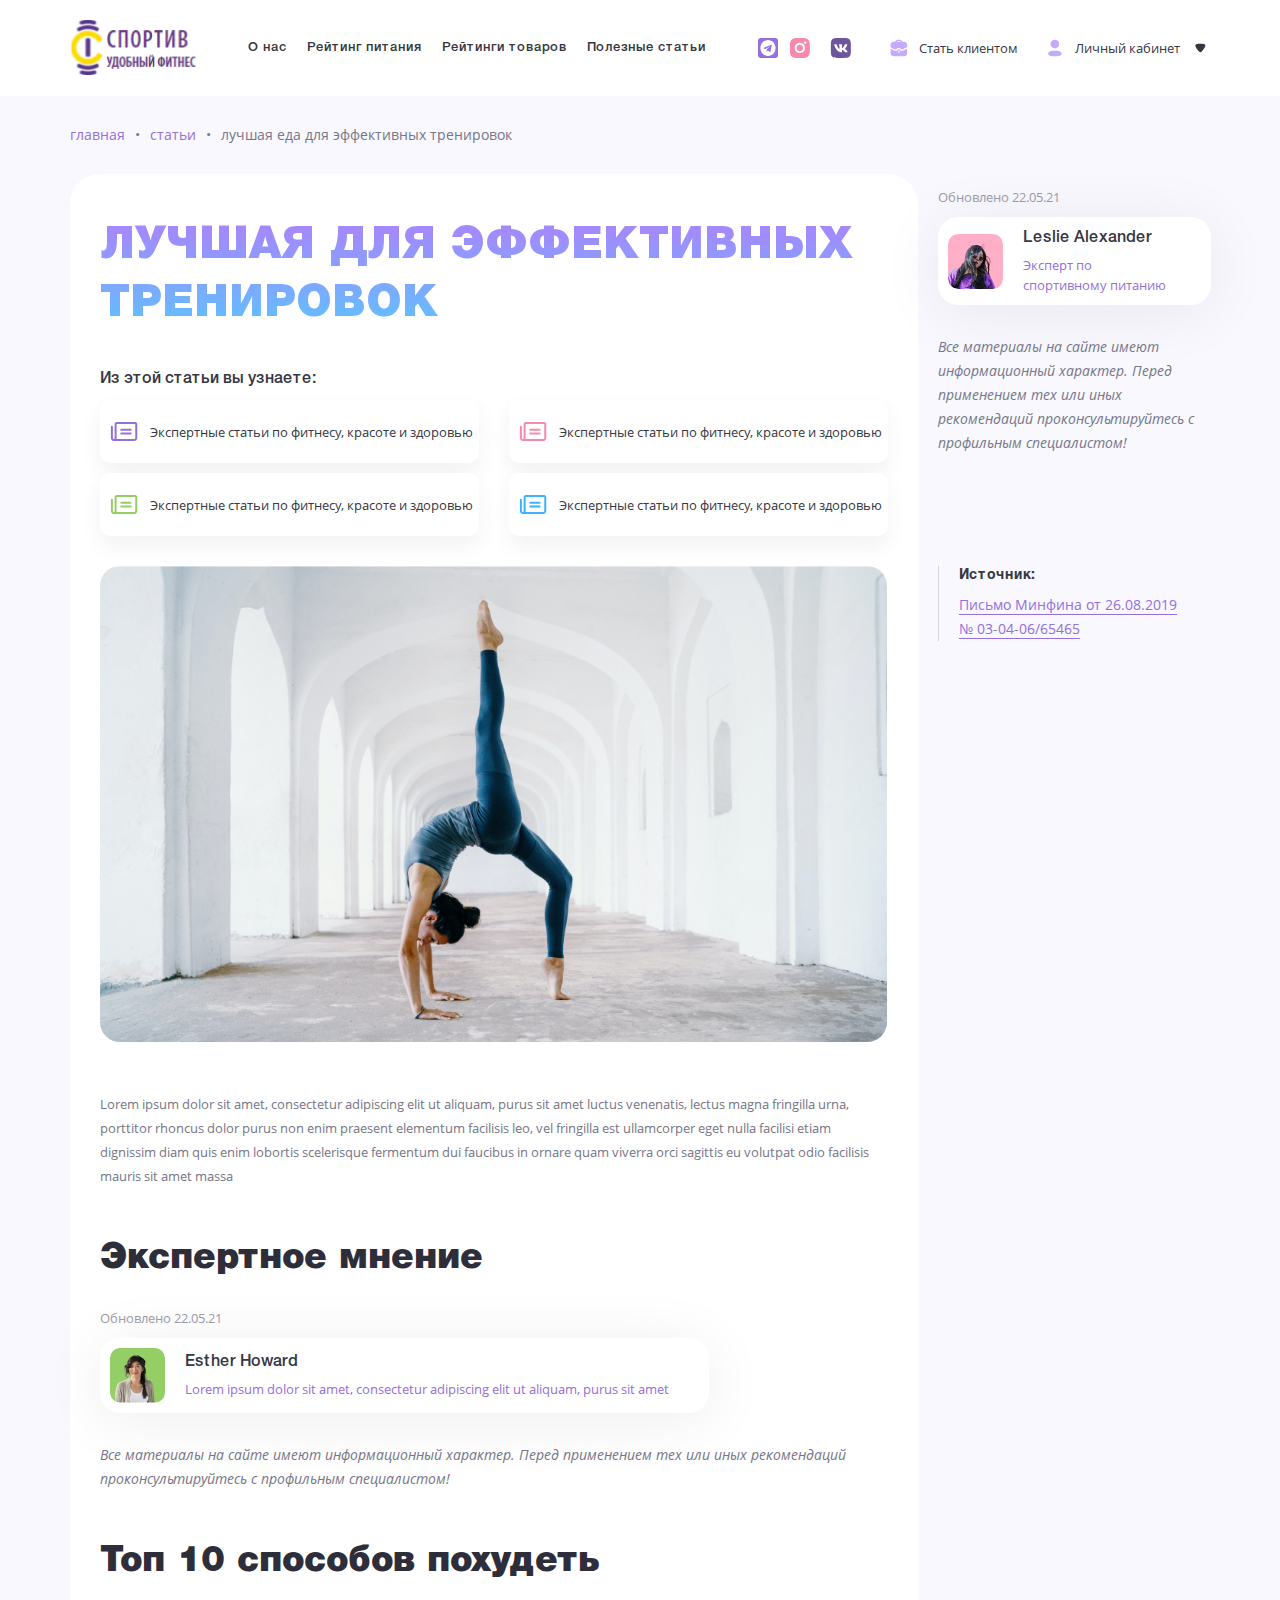
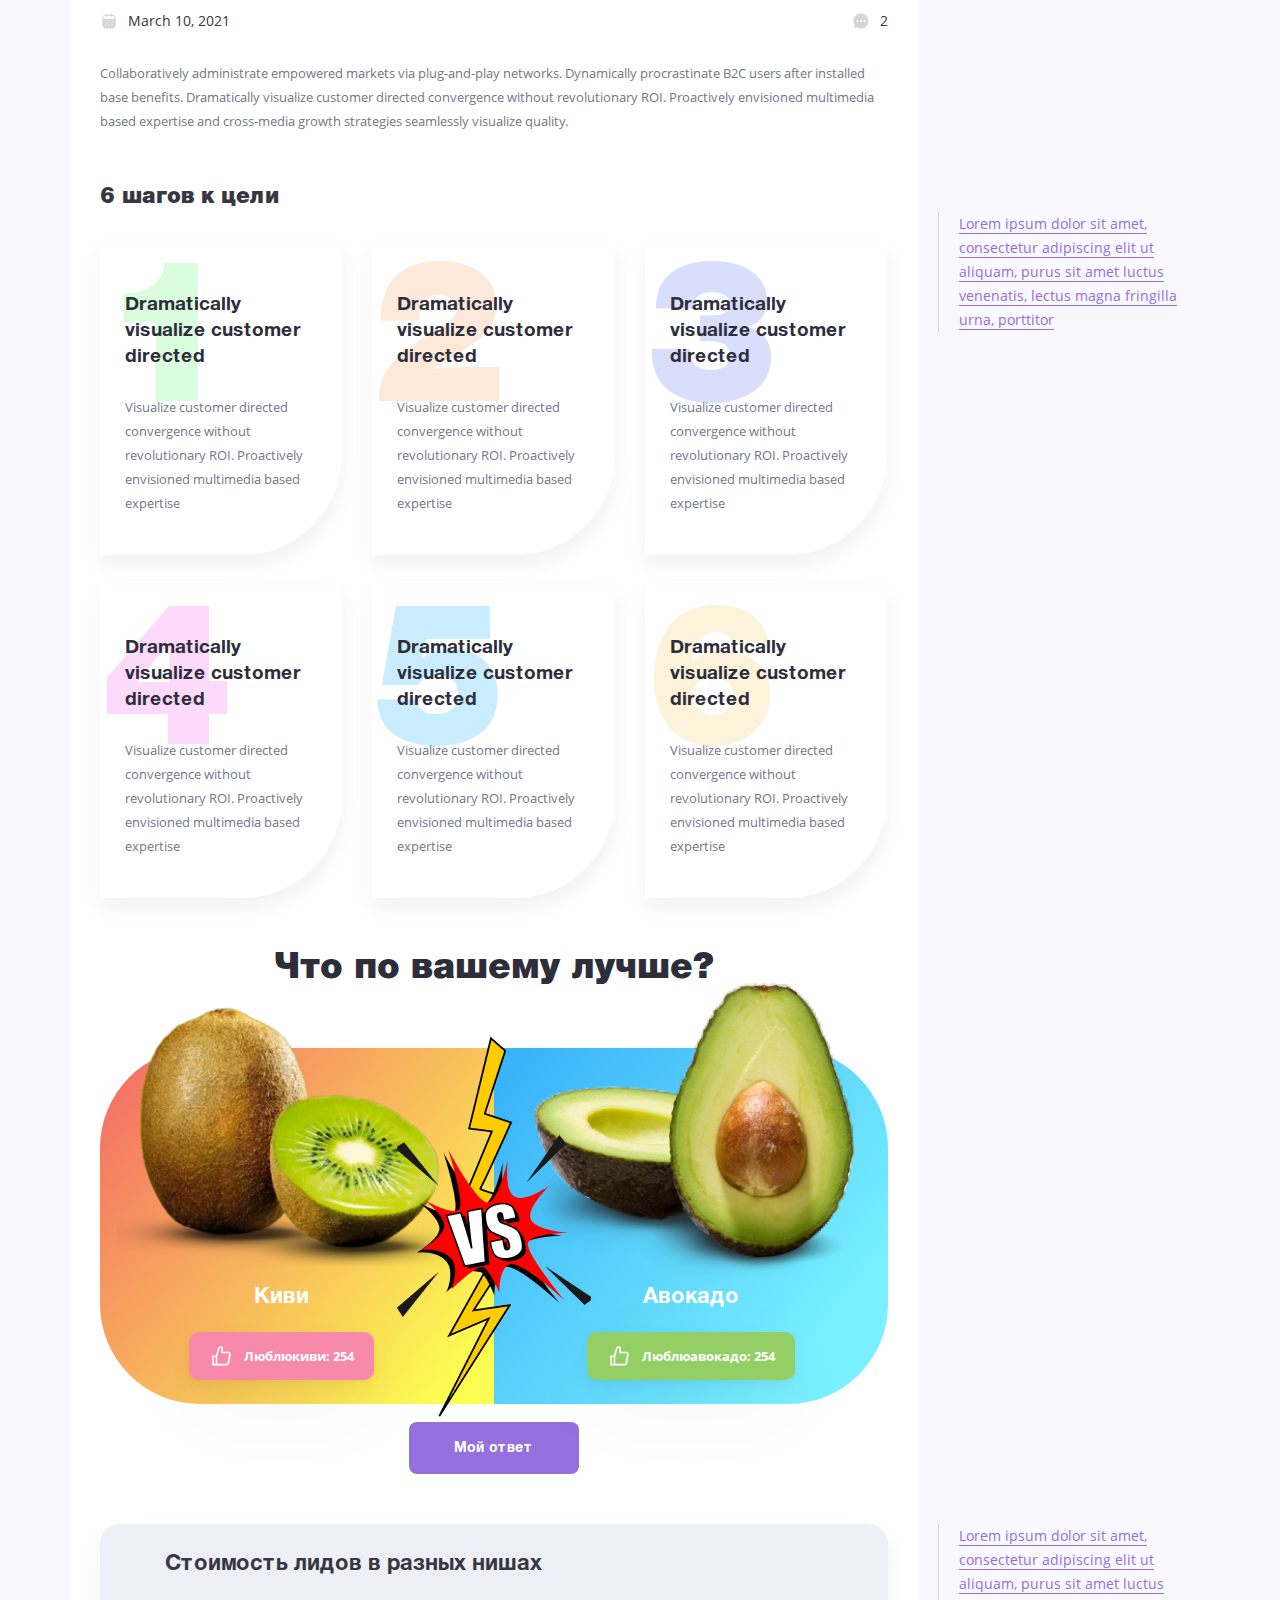
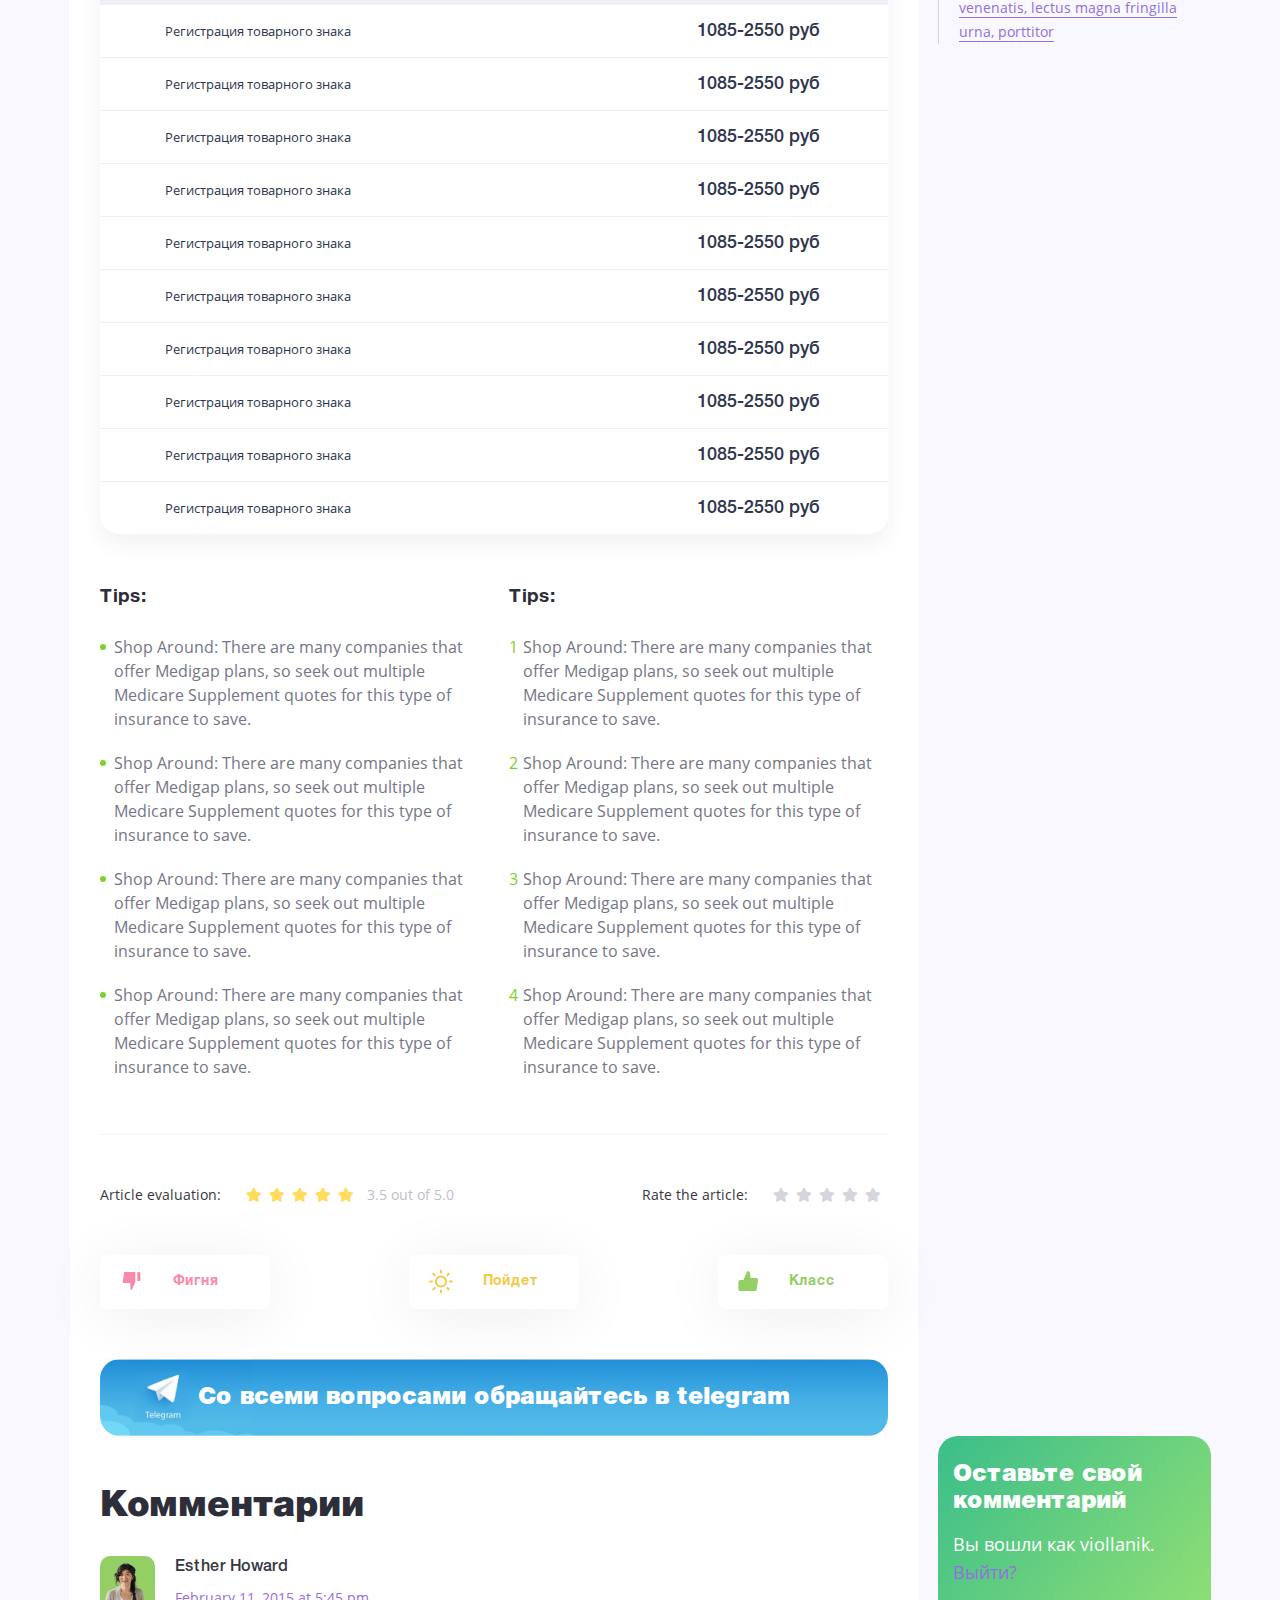
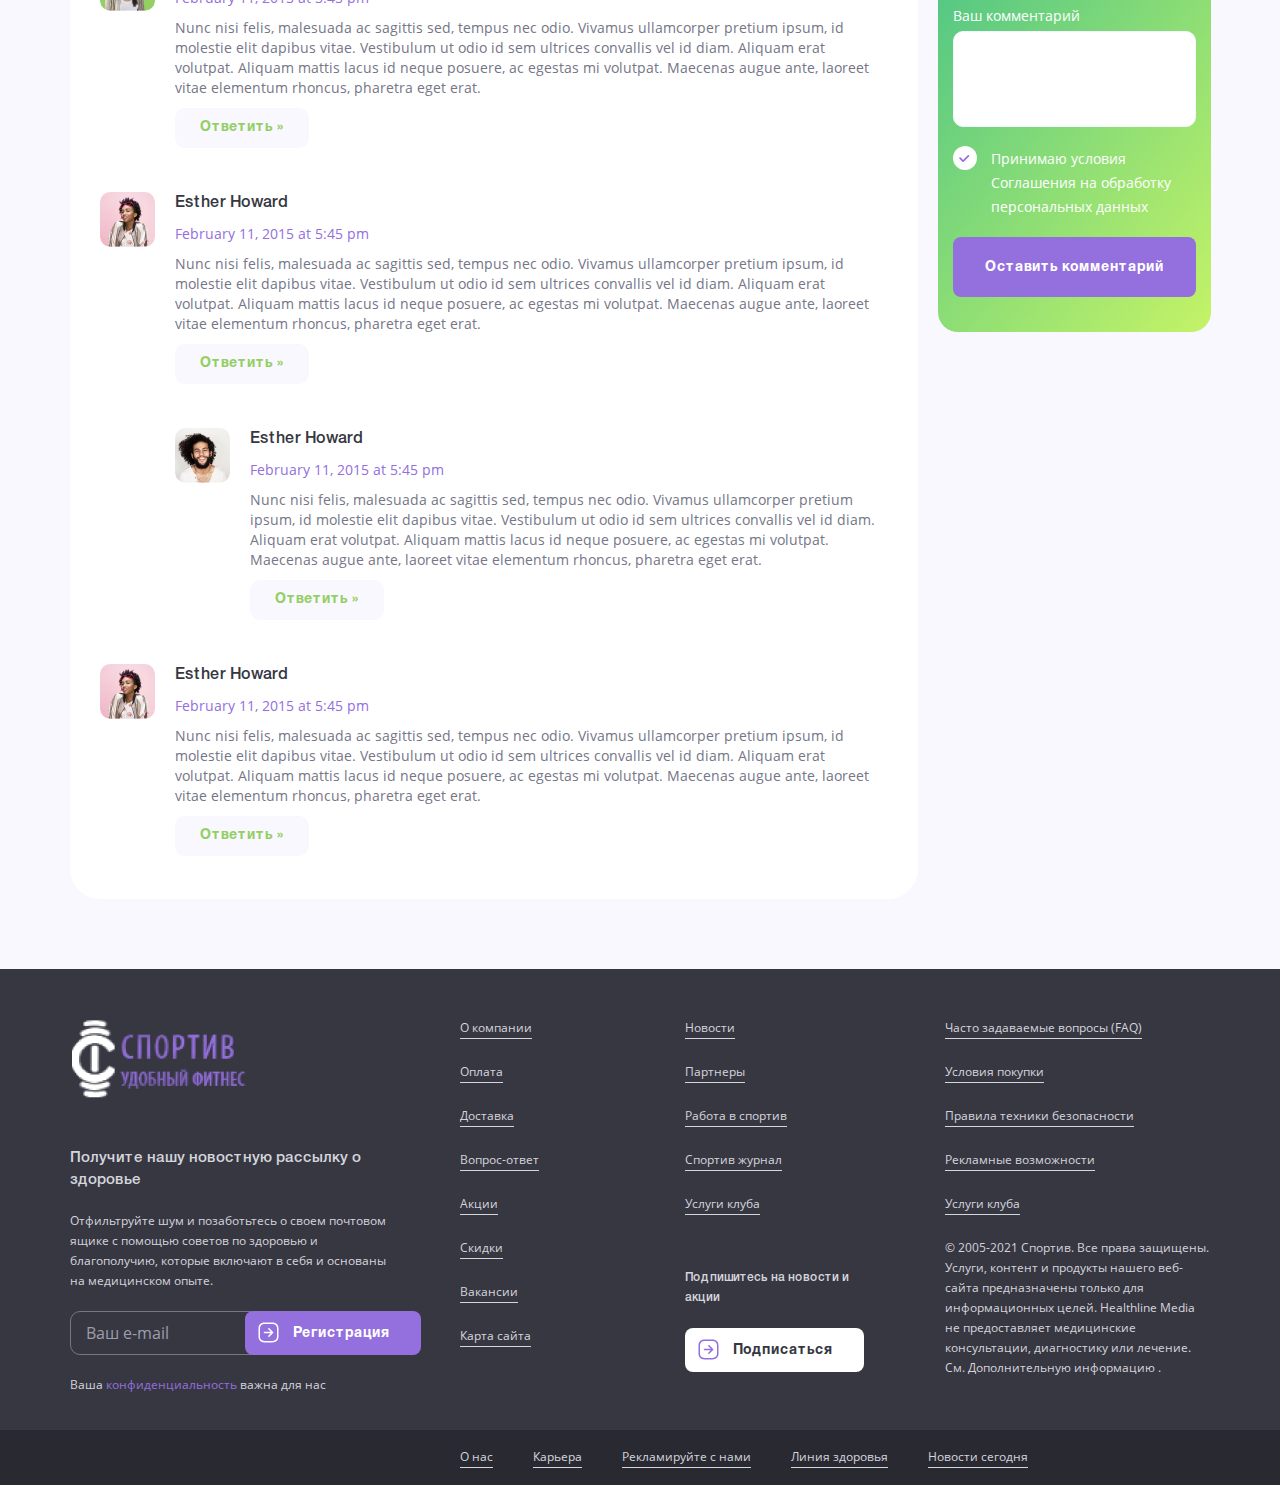
==== commit 202e5716: "Add files via upload" ====
--- a/article.html
+++ b/article.html
@@ -127,16 +127,16 @@
 								<div class="title-min">Из этой статьи вы узнаете:</div>
 								<div class="row row_nav">
 									<div class="col-lg-6">
-										<a href="#" class="item-nav">Экспертные статьи по фитнесу, красоте и здоровью</a>
+										<a href="#" class="item-nav"><img src="img/id_doc1.svg" alt="alt">Экспертные статьи по фитнесу, красоте и здоровью</a>
 									</div>
 									<div class="col-lg-6">
-										<a href="#" class="item-nav">Экспертные статьи по фитнесу, красоте и здоровью</a>
+										<a href="#" class="item-nav"><img src="img/id_doc2.svg" alt="alt">Экспертные статьи по фитнесу, красоте и здоровью</a>
 									</div>
 									<div class="col-lg-6">
-										<a href="#" class="item-nav">Экспертные статьи по фитнесу, красоте и здоровью</a>
+										<a href="#" class="item-nav"><img src="img/id_doc3.svg" alt="alt">Экспертные статьи по фитнесу, красоте и здоровью</a>
 									</div>
 									<div class="col-lg-6">
-										<a href="#" class="item-nav">Экспертные статьи по фитнесу, красоте и здоровью</a>
+										<a href="#" class="item-nav"><img src="img/id_doc4.svg" alt="alt">Экспертные статьи по фитнесу, красоте и здоровью</a>
 									</div>
 								</div>
 							</div>
@@ -344,11 +344,11 @@
 									<div class="rating-wrap">
 										<div>Article evaluation:</div>
 										<div class="rating rating_5">
-											<div class="rating__item"><i class="fas fa-star"></i></div>
-											<div class="rating__item"><i class="fas fa-star"></i></div>
-											<div class="rating__item"><i class="fas fa-star"></i></div>
-											<div class="rating__item"><i class="fas fa-star"></i></div>
-											<div class="rating__item"><i class="fas fa-star"></i></div>
+											<div class="rating__item active"><i class="fas fa-star"></i></div>
+											<div class="rating__item active"><i class="fas fa-star"></i></div>
+											<div class="rating__item active"><i class="fas fa-star"></i></div>
+											<div class="rating__item active"><i class="fas fa-star"></i></div>
+											<div class="rating__item active"><i class="fas fa-star"></i></div>
 										</div>
 										<div>3.5 out of 5.0</div>
 									</div>
--- a/css/main.css
+++ b/css/main.css
@@ -29,7 +29,7 @@
 	line-height: 24px;
 	color: #767687;
 	overflow-x: hidden;
-	margin: 0;
+	margin: 0; 
 	background: #F8F8FE;
 }
 button {
@@ -38,7 +38,7 @@
 h1,h2,h3,h4,h5,h6 {
 	padding: 0;
 	margin: 0;
-	font-weight: normal;
+	font-weight: normal; 
 }
 .wrapper {
 	padding-top: 96px;
@@ -127,7 +127,7 @@
 	color: #FF6D8D;
 }
 .btn-main:hover img {
-	filter: invert(0.5) sepia(1) hue-rotate(305deg) saturate(8) brightness(1);
+	filter: invert(0.5) sepia(1) hue-rotate(305deg) saturate(5) brightness(1);
 }
 .btn-main:focus {
 	color: #fff;
@@ -148,6 +148,7 @@
 }
 .btn-main img {
 	margin-right: 20px;
+	margin-top: -3px;
 }
 .btn-main_icon {
 	padding-left: 12px;
@@ -160,7 +161,17 @@
 	margin: 0 10px;
 	vertical-align: middle;
 	display: inline-block;
-}
+	border-radius: 4px;
+	transition: all 0.3s;
+}
+
+.social-list a img {
+transition: all 0.3s;
+}
+.social-list a:hover img {
+filter: contrast(300%);
+}
+
 .link-icon {
 	font-weight: 500;
 	color: #373742;
@@ -319,7 +330,6 @@
 	overflow: hidden;
 	padding-right: 8px;
 	margin-right: auto;
-
 }
 .article-min:hover {
 	color: #fff;
@@ -878,25 +888,17 @@
 }
 .item-nav {
 	color: #373742;
-	padding: 16px 50px;
+	padding: 16px 10px;
 	padding-right: 3px;
 	margin-bottom: 10px;
 	background: #FFFFFF;
 	box-shadow: 0px 10px 20px rgba(66, 66, 66, 0.07);
 	border-radius: 10px;
-	display: block;
-	background-image: url(../img/id_doc1.svg);
-	background-position: 10px center;
-	background-repeat: no-repeat;
-}
-.row_nav > div:nth-child(2) .item-nav {
-	background-image: url(../img/id_doc2.svg);
-}
-.row_nav > div:nth-child(3) .item-nav {
-	background-image: url(../img/id_doc3.svg);
-}
-.row_nav > div:nth-child(4) .item-nav {
-	background-image: url(../img/id_doc4.svg);
+	display: flex;
+	align-items: center;
+}
+.item-nav img {
+	margin-right: 10px;
 }
 .row_nav {
 	margin-bottom: 20px;
@@ -1259,6 +1261,9 @@
 .rating_5 > .rating__item:nth-child(-n+5) {
 	color: #FFDB5E;
 }
+.rating__item.active {
+	color: #FFDB5E;
+}
 .rating-wrap {
 	font-size: 14px;
 	line-height: 20px;
@@ -1625,7 +1630,6 @@
 	border: 1px solid #efeff7;
 	border-radius: 10px;
 	width: 100%;
-	padding-right: 15px;
 }
 .opened .jq-selectbox__trigger::after {
 	opacity: 1;
@@ -1634,6 +1638,8 @@
 .jq-selectbox__select-text {
 	cursor: pointer;
 	padding: 15px;
+	padding-right: 40px;
+	width: initial !important;
 }
 .jq-selectbox__trigger::after {
 	position: absolute;
@@ -1690,9 +1696,7 @@
 	margin: 0;
 	margin-right: 10px;
 }
-.sortings-wrap {
-	margin-top: 20px;
-}
+
 .table-rating {
 	margin-top: 30px;
 }
@@ -2088,6 +2092,7 @@
 	max-width: 1030px;
 }
 .comments-main .item-comment .btn-page {
+	font-weight: 400;
 	padding: 0;
 	background-color: transparent;
 }
@@ -2229,6 +2234,7 @@
 }
 .item-quality:hover  {
 	color: #373742;
+	color: #fff;
 }
 .item-quality:hover .title-min {
 	color: #fff;
@@ -2584,20 +2590,20 @@
 }
 .main-estimate {
 	font-size: 80px;
-line-height: 58px;
-width: 170px;
-height: 170px;
-font-weight: 700;
-font-family: 'Helvetica Neue';
-text-transform: uppercase;
-background: #F8F8FE;
-border-radius: 50%;
-color: #373742;
-display: flex;
-align-items: center;
-justify-content: center;
-flex: none;
-margin-left: 30px;
+	line-height: 58px;
+	width: 170px;
+	height: 170px;
+	font-weight: 700;
+	font-family: 'Helvetica Neue';
+	text-transform: uppercase;
+	background: #F8F8FE;
+	border-radius: 50%;
+	color: #373742;
+	display: flex;
+	align-items: center;
+	justify-content: center;
+	flex: none;
+	margin-left: 30px;
 }
 .item-progress {
 	margin-bottom: 20px;
@@ -2640,6 +2646,7 @@
 .content-result .btn-main {
 	height: 60px;
 	padding-left: 18px;
+	font-size: 16px;
 	margin-top: 10px;
 	box-shadow: 0px 100px 80px rgba(0, 0, 0, 0.07), 0px 41.7776px 33.4221px rgba(0, 0, 0, 0.0503198), 0px 22.3363px 17.869px rgba(0, 0, 0, 0.0417275), 0px 12.5216px 10.0172px rgba(0, 0, 0, 0.035), 0px 6.6501px 5.32008px rgba(0, 0, 0, 0.0282725), 0px 2.76726px 2.21381px rgba(0, 0, 0, 0.0196802);
 }
@@ -2661,9 +2668,9 @@
 }
 .item-nutritionist__image {
 	width: 170px;
-height: 170px;
-flex: none;
-margin-right: 20px;
+	height: 170px;
+	flex: none;
+	margin-right: 20px;
 	background-color: #94CF65;
 	border-radius: 10px;
 }
@@ -2681,8 +2688,8 @@
 	padding: 38px 40px;
 	display: flex;
 	background: #FFFFFF;
-box-shadow: 0px 7px 64px rgba(0, 0, 0, 0.07);
-border-radius: 20px;
+	box-shadow: 0px 7px 64px rgba(0, 0, 0, 0.07);
+	border-radius: 20px;
 }
 .item-nutritionist__info {
 	font-size: 14px;
@@ -2725,13 +2732,14 @@
 	display: flex;
 	min-height: 100%;
 	background: #FFFFFF;
-border-radius: 20px 20px 20px 100px;
+	border-radius: 20px 20px 20px 100px;
 }
 .item-recipe__image {
 	width: 370px;
 	min-height: 386px;
 	flex: none;
-		border-radius: 20px 0 0 100px;
+	display: block;
+	border-radius: 20px 0 0 100px;
 }
 .item-recipe__image img {
 	width: 100%;
@@ -2789,14 +2797,14 @@
 }
 .tags-recipes__item {
 	font-size: 14px;
-line-height: 20px;
-padding: 7px 26px;
-color: #767687;
-margin-right: 10px;
-background-color: #F8F8FE;
-border-radius: 10px;
-transition: all 0.3s;
-display: inline-block;
+	line-height: 20px;
+	padding: 7px 26px;
+	color: #767687;
+	margin-right: 10px;
+	background-color: #F8F8FE;
+	border-radius: 10px;
+	transition: all 0.3s;
+	display: inline-block;
 }
 .item-recipe .btn-main {
 	width: 270px;
@@ -2804,7 +2812,7 @@
 	font-size: 16px;
 	max-width: 100%;
 	margin-top: auto;
-box-shadow: 0px 100px 80px rgba(0, 0, 0, 0.07), 0px 41.7776px 33.4221px rgba(0, 0, 0, 0.0503198), 0px 22.3363px 17.869px rgba(0, 0, 0, 0.0417275), 0px 12.5216px 10.0172px rgba(0, 0, 0, 0.035), 0px 6.6501px 5.32008px rgba(0, 0, 0, 0.0282725), 0px 2.76726px 2.21381px rgba(0, 0, 0, 0.0196802);
+	box-shadow: 0px 100px 80px rgba(0, 0, 0, 0.07), 0px 41.7776px 33.4221px rgba(0, 0, 0, 0.0503198), 0px 22.3363px 17.869px rgba(0, 0, 0, 0.0417275), 0px 12.5216px 10.0172px rgba(0, 0, 0, 0.035), 0px 6.6501px 5.32008px rgba(0, 0, 0, 0.0282725), 0px 2.76726px 2.21381px rgba(0, 0, 0, 0.0196802);
 }
 .row_recipe > div:nth-last-child(1),
 .row_recipe > div:nth-last-child(2) {
@@ -2849,14 +2857,17 @@
 .pager-btn_next {
 	background-image: url(../img/next.svg);
 }
+.pager-btn:not(.disabled):hover {
+	filter: grayscale(100%) brightness(120%) sepia(90%) hue-rotate(5deg) saturate(500%) contrast(1);
+}
 .pager-nav {
 	display: flex;
 	align-items: center;
 }
 .pager-btn.disabled {
 	filter: grayscale(1);
-	 opacity : 0.4;
-    filter: alpha(opacity=40); 
+	opacity : 0.4;
+	filter: alpha(opacity=40); 
 }
 .team-page {
 	padding-bottom: 50px;
@@ -2872,8 +2883,8 @@
 	font-size: 14px;
 	line-height: 20px;
 	background: #FFFFFF;
-box-shadow: 0px 7px 64px rgba(0, 0, 0, 0.07);
-border-radius: 20px;
+	box-shadow: 0px 7px 64px rgba(0, 0, 0, 0.07);
+	border-radius: 20px;
 }
 .card-block__features {
 	margin-bottom: 30px;
@@ -2979,11 +2990,11 @@
 	padding: 25px 30px;
 	min-height: 100%;
 	background: #FFFFFF;
-box-shadow: 0px 7px 64px rgba(0, 0, 0, 0.07);
-border-radius: 20px;
-display: flex;
-flex-direction: column;
-align-items: center;
+	box-shadow: 0px 7px 64px rgba(0, 0, 0, 0.07);
+	border-radius: 20px;
+	display: flex;
+	flex-direction: column;
+	align-items: center;
 	text-align: center;
 	transition: all 0.3s;
 }
@@ -3030,4 +3041,1199 @@
 .btn-main_gray:hover img,
 .btn-main_gray:focus img {
 	filter: invert(0) sepia(0) saturate(1) hue-rotate(0deg) brightness(5);
+}
+.card {
+	padding-bottom: 17px;
+}
+.row_top {
+	margin-bottom: 20px;
+}
+.tabs-wrap + .title-min {
+	margin-top: 15px;
+}
+.filter-block {
+	padding: 30px;
+	background: #FFFFFF;
+	box-shadow: 0px 7px 64px rgba(0, 0, 0, 0.07);
+	border-radius: 20px;
+}
+.top-sorting {
+	margin-bottom: 20px;
+	display: flex;
+	align-items: center;
+	flex-wrap: wrap;
+}
+.top-sorting .jqselect {
+	margin-bottom: 10px;
+	margin-left: 30px;
+	width: initial;
+	color: #373742;
+	white-space: nowrap;
+	border: none;
+}
+.top-sorting .jq-selectbox__select-text  {
+	padding: 10px 15px;
+	padding-right: 55px;
+}
+.top-sorting  .jq-selectbox__trigger::after {
+	right: 14px;
+	background-image: url(../img/arrow_down.svg);
+}
+.checkbox_page {
+	font-size: 16px;
+	margin: 0;
+	margin-bottom: 10px;
+}
+.checkbox_page label span {
+	padding: 10px 13px;
+	color: #373742;
+	padding-left: 47px;
+	background: #FFFFFF;
+	border-radius: 8px;
+}
+.checkbox_page label span:before {
+	width: 20px;
+	height: 20px;
+	left: 15px;
+	top: 0;
+	bottom: 0;
+	margin: auto;
+	border: 2px #946FDE solid;
+	border-radius: 7px;
+}
+.checkbox_page label span:after {
+	left: 15px;
+	width: 20px;
+	height: 20px;
+	top: 0;
+	bottom: 0;
+	margin: auto;
+}
+.top-sorting .tabs-wrap {
+	margin-right: auto;
+}
+.discounts .title-big {
+	margin-bottom: 25px;
+}
+/* products */
+
+.products-links {
+	display: flex;
+	align-items: center;
+	flex-wrap: wrap;
+	padding-right: 129px;
+}
+.products-links a {
+	display: flex;
+	justify-content: center;
+	align-items: center;
+	line-height: 24px;
+	color: #373742;
+	padding: 10px;
+	background: #fff;
+	border-radius: 10px;
+	margin-bottom: 10px;
+	transition: 0.3s all ease-in;
+}
+.products-links a:hover {
+	background: #c5a9fb;
+	color: #fff;
+}
+.products-links a:not(:last-child) {
+	margin-right: 10px;
+}
+.products .title-big {
+	margin-bottom: 20px;
+}
+.products-card {
+	margin-top: 25px;
+	margin-bottom: 50px;
+}
+.products-card__title {
+	font-family: "HelveticaNeueCyr";
+	font-weight: 700;
+	font-size: 22px;
+	line-height: 30px;
+	color: #2f3144;
+	margin-bottom: 20px;
+}
+.products-item {
+	display: block;
+	position: relative;
+	background: #fff;
+	border-radius: 20px;
+}
+.products-img img {
+	max-width: 100%;
+	max-height: 100%
+}
+.products-img {
+	height: 368px;
+	display: flex;
+	justify-content: center;
+	align-items: center;
+	border-radius: 20px;
+}
+.products-item:hover .products-item__bottom {
+	height: 100%;
+	bottom: 0;
+	border-radius: 30px;
+}
+.products-item__bottom {
+	background: rgba(255, 255, 255, 0.4);
+	backdrop-filter: blur(10px);
+	border-radius: 0px 0px 20px 20px;
+	position: absolute;
+	bottom: 0;
+	width: 100%;
+	padding-top: 24px;
+	padding-right: 19px;
+	padding-left: 19px;
+	padding-bottom: 24px;
+	height: 93px;
+	transition: 0.3s ease-in;
+}
+
+.products-img__text {
+	display: block;
+	font-size: 16px;
+	line-height: 24px;
+	color: #946fde;
+}
+.products-item__arrow {
+	width: 48px;
+	height: 48px;
+	background-image: url(../img/arr-hover.svg);
+	background-repeat: no-repeat;
+	background-position: center;
+	background-size: cover;
+	visibility: hidden;
+	opacity: 0;
+	position: absolute;
+	bottom: 20px;
+	transition: opacity, 0.3s ease-in;
+}
+
+.products-item:hover .products-item__arrow {
+	visibility: visible;
+	opacity: 1;
+}
+.slider-nav .slick-slide.slick-current {
+	border-color: #946fde;
+	border-radius: 5px;
+}
+.slider-for {
+	position: relative;
+	padding-top: 15px;
+}
+.img-hover {
+	position: absolute;
+	top: 0;
+	left: 0;
+}
+.slider-for__img {
+	border-radius: 20px;
+	position: relative;
+	cursor: pointer;
+	overflow: hidden;
+	height: 356px;
+}
+.slider-for__img:hover .img-hover  {
+	visibility: visible;
+	opacity: 1;
+}
+.slider-for__img:hover > img {
+	transform: scale(2);
+}
+.slider-for__img img {
+	max-width: 100%;
+	margin: 0 auto;
+	transition: all 0.3s;
+}
+.slider-nav {
+	position: absolute;
+	bottom: 0;
+	left: 7px;
+	right: 7px;
+}
+.slider-nav .slider-nav__img {
+	display: flex;
+	justify-content: center;
+	align-items: center;
+	height: 46px;
+	border-radius: 5px;
+	cursor: pointer;
+}
+.slider-nav .slider-nav__img img {
+	width: 100%;
+	height: 100%;
+	object-fit: cover;
+	font-family: "object-fit: cover";
+	border-radius: 5px;
+}
+.slider-nav .slick-slide {
+	margin: 0 7px;
+	border: 1px solid transparent;
+	transition: 0.5s all;
+}
+.products-block {
+	background: #ffffff;
+	box-shadow: 0px 7px 64px rgba(0, 0, 0, 0.07);
+	border-radius: 20px;
+	padding-left: 25px;
+	padding-right: 15px;
+	padding-bottom: 38px;
+	margin-bottom: 50px;
+}
+.products-block__item .rating_1 > *:nth-child(-n + 1) .rating__item i {
+	color: #F78AAA;
+}
+.products-block__item .rating_2 > *:nth-child(-n + 2) .rating__item i {
+	color: #F78AAA;
+}
+.products-block__item .rating_3 > *:nth-child(-n + 3) .rating__item i {
+	color: #F78AAA;
+}
+.products-block__item .rating_4 > *:nth-child(-n + 4) .rating__item i {
+	color: #F78AAA;
+}
+.products-block__item .rating_5 > *:nth-child(-n + 5) .rating__item i {
+	color: #ff358a;
+}
+.products-block__item .rating__item.active i {
+		color: #ff358a;
+}
+
+.products-block__item .rating__item i {
+	color: #d3d3ff;
+	font-size: 10px;
+}
+.products-block__wrap {
+	display: flex;
+	justify-content: space-between;
+	align-items: center;
+}
+.products-block__img:after {
+	content: '';
+	width: 1px;
+	height: 280px;
+	background: #efeff7;
+	position: absolute;
+	top: 2px;
+	right: -16px;
+}
+.products-block__item {
+	display: flex;
+	align-items: flex-start;
+}
+.products-block__item:not(:last-child) {
+	margin-bottom: 20px;
+}
+.products-block__items {
+	margin-top: 20px;
+}
+.products-block__descr {
+	padding-right: 10px;
+	margin-right: auto;
+	display: inline-block;
+}
+.title_right {
+	font-weight: 550 !important;
+	font-size: 18px !important;
+	line-height: 22px;
+	color: #2f3144;
+	padding-top: 60px;
+}
+.products-block__links {
+	display: flex;
+	flex-wrap: wrap;
+}
+.products-block__links a {
+	display: flex;
+	justify-content: center;
+	align-items: center;
+	background: #f8f8fe;
+	border-radius: 10px;
+	font-size: 14px;
+	line-height: 20px;
+	color: #946fde;
+	padding:  16px;
+	height: 40px;
+	transition: 0.5s all;
+}
+.products-block__links a:hover {
+	color: #39b3f9;
+}
+.products-block__links a {
+	margin-right: 10px;
+	margin-top: 10px;
+}
+.products-block__top {
+	display: flex;
+	align-items: center;
+	justify-content: space-between;
+}
+
+.products-block .rating__star {
+	font-size: 14px;
+	margin-right: 6px;
+	color: #ffc702;
+}
+.products-block .rating-stars {
+	display: flex;
+	align-items: center;
+	margin-bottom: 20px;
+}
+.products-block .rating-text {
+	font-size: 14px;
+	line-height: 20px;
+	color: #9191ac;
+}
+.products-block .rating-text a {
+	color: #946fde;
+	border-bottom: 1px solid #946fde;
+	transform: 0.3s all;
+}
+.products-block .rating-text a:hover {
+	border-color: transparent;
+}
+.products-block p {
+	font-size: 14px;
+	line-height: 20px;
+	color: #738395;
+}
+.products-block__img {
+	margin-top: -7px;
+	position: relative;
+}
+
+.test {
+	margin-top: 50px;
+}
+.test-block {
+	background: #fff;
+	box-shadow: 0px 7px 64px rgba(0, 0, 0, 0.07);
+	border-radius: 20px;
+	padding-top: 40px;
+	padding-right: 50px;
+	padding-left: 50px;
+	padding-bottom: 49px;
+}
+.test-top {
+	display: flex;
+	align-items: center;
+}
+.test .title-section {
+	font-size: 28px;
+	margin-right: 20px;
+
+}
+.test-top__img {
+	margin-top: 5px;
+	display: flex;
+	align-items: center;
+	justify-content: center;
+	cursor: pointer;
+}
+.test-progress__wrap {
+	margin-top: 30px;
+	margin-bottom: 40px;
+	display: flex;
+	align-items: center;
+	justify-content: space-between;
+}
+.test-progress__wrap .title-middle {
+	color: #373742;
+}
+.test-progress {
+	position: relative;
+	background: #F8F8FE;
+	border-radius: 50px;
+	height: 24px;
+	width: 100%;
+	margin-right: 40px;
+}
+.test-progress span {
+	height: 24px;
+	display: block;
+	position: absolute;
+	top: 0;
+	left: 0;
+	border-radius: 50px;
+}
+.test-number {
+	font-family: "HelveticaNeueCyr";
+	font-weight: 900;
+	font-size: 28px;
+	line-height: 32px;
+	color: #373742;
+	margin-top: -10px;
+}
+.test-item {
+	display: flex;
+	align-items: center;
+}
+.test-item:not(:last-child) {
+	margin-bottom: 34px;
+}
+.test-item__img {
+	margin-right: 12px;
+}
+.test-item__img img {
+	max-width: 100%;
+}
+.test-item__text {
+	font-size: 14px;
+	line-height: 20px;
+	color: #738395;
+}
+.test-block__title {
+	font-family: "HelveticaNeueCyr";
+	font-weight: 550;
+	font-size: 18px;
+	color: #373742;
+	margin-bottom: 20px;
+}
+.test-block__item {
+	display: flex;
+	justify-content: space-between;
+	align-items: center;
+	background: rgba(255, 219, 94, 0.1);
+	border-radius: 10px;
+	height: 40px;
+	padding: 0px 14px;
+}
+.test-block__item:not(:last-child) {
+	margin-bottom: 10px;
+}
+.test-price {
+	color: #FF9334;
+	font-family: "HelveticaNeueCyr";
+	font-weight: 550;
+	font-size: 18px;
+	line-height: 22px;
+}
+.test .item_blue {
+	background: rgba(57, 179, 249, 0.1);
+}
+.test .item_pink {
+	background: rgba(247, 138, 170, 0.1)
+}
+.test .item_green {
+	background: rgba(148, 207, 101, 0.1);
+}
+.test .color_green {
+	color: #76AE49;
+}
+.test .color_blue {
+	color: #39B3F9;
+}
+.test-block .row .col-lg-6 .test-block__title {
+	margin-bottom: 30px;
+}
+.testers {
+	margin-top: 50px;
+}
+.testers-block {
+	background: #FFFFFF;
+	box-shadow: 0px 7px 64px rgba(0, 0, 0, 0.07);
+	border-radius: 20px;
+	padding-top: 40px;
+	padding-left: 50px;
+	padding-bottom: 52px;
+	padding-right: 70px;
+}
+.testers-block .title-section {
+	margin-bottom: 20px;
+	font-size: 28px;
+}
+.testers-item {
+	display: flex;
+	align-items: center;
+	margin-bottom: 10px;
+}
+.tester-wrap {
+	background: #F8F8FE;
+	border-radius: 20px;
+	padding-left: 23px;
+	padding-top: 24px;
+	padding-right: 23px;
+	padding-bottom: 25px;
+}
+.tester-img {
+	margin-right: 10px;
+	height: 40px;
+	width: 40px;
+	border: 1px solid #FFFFFF;
+	border-radius: 50%;
+	flex: none;
+}
+.tester-img img {
+	width: 100%;
+	height: 100%;
+	object-fit: cover;
+	border-radius: 50%;
+	font-family: "object-fit: cover";
+}
+.testers-like {
+	position: relative;
+	margin-right: 22px;
+}
+.testers-like img {
+	max-width: 100%;
+}
+.testers-item .icon-approval:after {
+	content: '';
+	width: 1px;
+	height: 23px;
+	background: #D3D3FF;
+	position: absolute;
+	top: 0;
+	right: -10px;
+}
+.tester-text {
+	color: #C0C0C9;
+}
+.testers-block p {
+	line-height: 24px;
+	font-style: italic;
+	color: #738395;
+}
+.choice {
+	margin-top: 50px;
+	background: #FFFFFF;
+	box-shadow: 0px 7px 64px rgba(0, 0, 0, 0.07);
+	border-radius: 20px;
+	padding: 50px;
+	padding-bottom: 40px;
+}
+.choice .title-section {
+	font-size: 28px;
+	margin-bottom: 10px;
+}
+.choice-img {
+	display: flex;
+	justify-content: center;
+	align-items: center;
+	width: 100%;
+	position: relative;
+	margin-bottom: 20px;
+	position: relative;
+}
+.choice p {
+	font-size: 14px;
+	line-height: 20px;
+	color: #9191AC;
+	margin-bottom: 20px;
+}
+.choice-img img {
+	max-width: 100%;
+	border-radius: 20px;
+}
+.choice-list  ul li {
+	position: relative;
+	margin-left: 10px;
+}
+.choice-list  ol li {
+	position: relative;
+	list-style: none;
+	margin-left: 15px;
+	margin-bottom: 20px;
+}
+.choice-list  ol {
+	counter-reset: myCounter;
+	margin: 0;
+	padding: 0;
+}
+.choice-list  ol li:before {
+	counter-increment: myCounter;
+	content:counter(myCounter);
+	color: #7DD12B;
+	left: -15px;
+
+	position: absolute;
+
+}
+.choice-list ul li:not(:last-child) {
+	margin-bottom: 20px;
+}
+.choice-list ul li:before {
+	content: '•';
+	position: absolute;
+	color: #7DD12B;
+	left: -10px;
+	top: 0;
+}
+.choice-play {
+	position: absolute;
+	display: flex;
+	justify-content: center;
+	align-items: center;
+	cursor: pointer;
+}
+.rating-items .rating__item {
+	font-size: 13px;
+}
+.rating-items {
+	display: flex;
+	align-items: center;
+	justify-content: space-between;
+}
+.rating-wrap {
+	display: flex;
+	align-items: center;
+}
+.rating-evoluation {
+	font-size: 14px;
+	line-height: 20px;
+	color: #373742;
+	margin-right: 21px;
+}
+.rating-numbers {
+	font-size: 14px;
+	line-height: 20px;
+	white-space: nowrap;
+	color: #C0C0C9;
+	margin-top: 4px;
+}
+.rating-items .rating-area:not(:checked) > label:before {
+	content: "\f005";
+	font-family: "Font Awesome 5 Pro";
+	font-size: 13px;
+	font-weight: 600;
+	line-height: 0px;
+}
+.rating-items .rating-area:not(:checked) > label {
+	font-size: 13px;
+	margin-top: -1px;
+	width: 0px;
+}
+.rating-items .rating-area__wrap {
+	display: flex;
+	align-items: center;
+}
+.rating-items .rating-area__wrap span {
+	display: inline-block;
+	margin-right: 20px;
+}
+.rating-items .rating-area > label {
+	margin-right: 20px;
+
+}
+.question {
+	background:url(../img/question-bg.jpg) no-repeat center;
+	height: 94px;
+	border-radius: 20px;
+	padding-top: 29px;
+	margin-bottom: 50px;
+	margin-top: 40px;
+}
+.question__title {
+	color: #fff;
+	font-family: "HelveticaNeueCyr";
+	font-weight: 900;
+	font-size: 28px;
+	line-height: 32px;
+	display: flex;
+	justify-content: center;
+	align-items: center;
+}
+.products .reviews {
+	background: #FFFFFF;
+	border-radius: 20px;
+	padding-left: 50px;
+	padding-top: 45px;
+	padding-right: 50px;
+	padding-bottom: 45px;
+	margin-bottom: 50px;
+}
+.sidebar {
+	background: #FFFFFF;
+	border-radius: 20px;
+	padding-top: 34px;
+	padding-left: 30px;
+	padding-right: 34px;
+	padding-bottom: 34px;
+}
+.sidebar-price {
+	padding-bottom: 20px;
+	border-bottom: 1px solid #EFEFF7;
+	margin-bottom: 20px;
+}
+.sidebar-price__items {
+	display: flex;;
+}
+.sidebar-price__item {
+	display: flex;
+	align-items: center;
+}
+.sidebar-price__item span {
+	margin-right: 8px;
+}
+.sidebar-price__item:first-child {
+	margin-right: 20px;
+}
+.sidebar-price__item input {
+	font-family: 'Open Sans';
+	font-weight: normal;
+	font-size: 16px;
+	line-height: 24px;
+	color: #373742;
+	display: flex;
+	justify-content: center;
+	align-items: center;
+	text-align: center;
+	max-width: 110px;
+	width: 100%;
+	height: 40px;
+	border: 1px solid #C5A9FB;
+	border-radius: 20px;
+}
+.sidebar .checkbox {
+	display: block;
+	margin: 0px 0px 0px -10px;
+	font-size: 14px;
+	line-height: 20px;
+	margin-bottom: 10px;
+}
+.sidebar .checkbox label input {
+	position: absolute;
+	z-index: -9999;
+	height: 1px !important;
+	width: 1px !important;
+	opacity: 0 !important;
+	margin: 1px 0 0 7px !important;
+}
+.sidebar .checkbox label span {
+	position: relative;
+	padding: 6px 0px 1px 35px;
+	display: block;
+	cursor: pointer;
+	color: #767687;
+	text-align: left;
+	margin-left: 10px;
+}
+.sidebar .checkbox label span:before {
+	content: "";
+	position: absolute;
+	top: 4px;
+	left: 0;
+	width: 24px;
+	height: 24px;
+	border-radius: 50%;
+	background-color: #ffffff;
+	border: 1px solid #EFEFF7;
+	transition: 0.2s;
+}
+.sidebar .checkbox label span:after {
+	position: absolute;
+	top: 4px;
+	left: 0px;
+	width: 24px;
+	height: 24px;
+	border-radius: 50%;
+	background-color: #fff;
+	border: 1px solid #EFEFF7;
+	content: "\f00c";
+	display: -webkit-flex;
+	display: -moz-flex;
+	display: -ms-flex;
+	display: -o-flex;
+	display: flex;
+	align-items: center;
+	justify-content: center;
+	-moz-osx-font-smoothing: grayscale;
+	-webkit-font-smoothing: antialiased;
+	font-style: normal;
+	font-variant: normal;
+	text-rendering: auto;
+	line-height: 1;
+	font-family: "Font Awesome 5 Pro";
+	font-weight: 500;
+	background-image: none;
+	color: #fff;
+	font-size: 9px;
+	opacity: 0;
+	transition: 0.2s;
+}
+.sidebar .checkbox label input:checked + span:after {
+	opacity: 1;
+	background: #946FDE;
+}
+.sidebar .checkbox label input:checked + span {
+	color:  #373742;
+}
+
+.checkbox-items:nth-last-child(2) {
+	border: none;
+	padding: 0px;
+	margin-bottom: 0px;
+}
+.products .form {
+	margin-top: 0px;
+}
+.sidebar .btn-main {
+	background: #F8F8FE;
+	border-radius: 10px;
+	color: #373742;
+	border: none;
+	padding: 15px 0px;
+	max-width: 185px;
+	width: 100%;
+	transition: 0.3s ease-in-out;
+	margin: 0 auto;
+	margin-top: 21px;
+}
+.sidebar .btn-main:hover {
+	background: #946FDE;
+	color: #fff;
+}
+.products-block .title-min {
+	display: block;
+	margin-bottom: 5px;
+}
+.products-block .title-middle  {
+	color: #373742;
+	display: block;
+	margin-bottom: 15px;
+}
+.test-top .title-middle {
+	color: #373742;
+}
+.hint {
+	width: 20px;
+	height: 21px;
+	margin-left: 15px;
+	top: 2px;
+	cursor: pointer;
+	position: relative;
+	background-image: url(../img/info.svg);
+	background-repeat: no-repeat;
+	background-position: center;
+	background-size: 100% 100%;
+	display: inline-block;
+}
+.btn-comparsion {
+	width: 30px;
+	height: 28px;
+	display: inline-block;
+	background-image: url(../img/product-block.svg);
+	background-repeat: no-repeat;
+	background-position: center;
+	background-size: 100% 100%;
+}
+.products-block__right {
+	border-left: 1px solid #efeff7;
+}
+.products-block__right .title-min {
+	padding-bottom: 10px;
+}
+.row_product-rating {
+	margin-top: 20px;
+}
+.title-min_test {
+	margin-bottom: 20px;
+}
+.test-block__item_1 {
+	background: rgba(255, 219, 94, 0.1);
+}
+.test-block__item_1 .title-min {
+	color: #FF9334;
+}
+.test-block__item_2 {
+	background: rgba(57, 179, 249, 0.1);
+}
+.test-block__item_2 .title-min {
+	color: #39B3F9;
+}
+.test-block__item_3 {
+	background: rgba(247, 138, 170, 0.1);
+}
+.test-block__item_3 .title-min {
+	color: #F46691;
+}
+.test-block__item_4 {
+	background: rgba(148, 207, 101, 0.1);
+}
+.test-block__item_4 .title-min {
+	color: #76AE49;
+}
+
+.test-block__item .title-min {
+	margin: 0;
+}
+.testers-item .title-min {
+	margin: 0;
+}
+.testers-item {
+	font-size: 14px;
+	line-height: 20px;
+}
+.testers-item .icon-approval {
+	margin-right: 22px;
+	position: relative;
+	width: 20px;
+	height: 20px;
+}
+.testers-item .icon-approval,
+.testers-item .icon-approval_like {
+	background-image: url(../img/like-products.svg);
+}
+.testers-item .icon-approval_dislike {
+	background-image: url(../img/ic_dislike1.svg);
+}
+.choice-img .icon-play {
+	width: 147px;
+	height: 142px;
+	background-image: url(../img/choice-play.svg);
+}
+.choice-img:hover .icon-play {
+	transform: scale(1.05);
+}
+.choice .title-small {
+	margin-bottom: 20px;
+}
+.products .comments-main {
+	padding: 55px 50px;
+}
+.products {
+	padding-bottom: 50px;
+}
+.row_products > div {
+	margin-top: 30px;
+}
+.sidebar__item {
+	padding-top: 20px;
+	margin-top: 20px;
+	border-top: 1px solid #EFEFF7;
+}
+.sidebar .title-min {
+	margin-bottom: 15px;
+}
+.sidebar-button {
+	text-align: center;
+}
+.sidebar .btn-main {
+	height: 50px;
+}
+.products-block .col-lg-9 {
+	padding-top: 20px;
+}
+.hint__content {
+	width: 200px;
+	padding: 15px;
+	font-size: 14px;
+	line-height: 20px;
+	background-color: #fff;
+	border-radius: 15px;
+	bottom: 100%;
+	left: 50%;
+	margin-bottom: 5px;
+	transform: translateX(-50%);
+	position: absolute;
+	font-weight: 400;
+	box-shadow: 0px 0px 14px rgb(0 0 0 / 7%);
+	opacity: 0;
+	visibility: hidden;
+	transition: all 0.3s;
+}
+.hint:hover .hint__content {
+	visibility: visible;
+	opacity: 1;
+}
+.item-product {
+	margin-bottom: 30px;
+	padding: 53px 50px;
+	font-size: 14px;
+	line-height: 20px;
+	background: #FFFFFF;
+	box-shadow: 0px 7px 64px rgba(0, 0, 0, 0.07);
+	border-radius: 20px;
+	display: flex;
+}
+.item-product__image {
+	width: 250px;
+	height: 260px;
+	margin-right: 30px;
+	border-radius: 20px;
+	display: block;
+	overflow: hidden;
+	flex: none;
+}
+.item-product__image img {
+	width: 100%;
+	height: 100%;
+	object-fit: cover;
+	border-radius: 20px;
+	font-family: 'object-fit: cover;';
+	-webkit-transition: all 0.3s; 
+	-o-transition: all 0.3s;
+	transition: all 0.3s;
+}
+.item-product:hover .item-product__image img {
+	transform: scale(1.8);
+}
+.item-product__content {
+	flex: 1;
+}
+.item-product__top {
+	margin-bottom: 15px;
+	display: flex;
+	align-items: center;
+}
+.product-trainer {
+	display: flex;
+	align-items: center;
+}
+.product-trainer__image {
+	width: 30px;
+	height: 30px;
+	margin-right: 5px;
+	border-radius: 50%;
+	background-color: #F2994A;
+	flex: none;
+}
+.item-product__top .title-small {
+	min-width: 190px;
+	margin-right: 25px;
+}
+.item-product .title-section {
+	margin-bottom: 15px;
+	display: block;
+	text-align: left;
+}
+.item-product .btn-main {
+	margin-top: 15px;
+	background-color: #f78aaa;
+	height: 52px;	
+	min-width: 200px;
+}
+.item-product .btn-main:hover {
+	background-color: #946FDE;
+	border-color: #946FDE;
+	color: #fff;
+}
+.item-product__bottom {
+	display: flex;
+	align-items: center;
+	flex-wrap: wrap;
+}
+.item-product__feature {
+	margin-top: 15px;
+	border-left: 1px solid #D5D5DC;
+	padding-left: 10px;
+	margin-left: 10px;
+	color: #373742;
+	display: inline-flex;
+	align-items: center;
+}
+.item-product__feature img {
+	margin-right: 10px;
+}
+.item-product__feature:first-child {
+	padding-left: 0;
+	margin-left: 0;
+	border: none;
+}
+
+.discounts {
+	padding-bottom: 50px;
+}
+.ozon-block {
+	padding: 25px;
+	margin-top: 30px;
+	background: #FFFFFF;
+	border-radius: 20px;
+}
+.ozon-block__image {
+	height: 192px;
+	display: block;
+	margin-bottom: 20px;
+	border-radius: 20px;
+}
+.ozon-block__image img {
+	width: 100%;
+	height: 100%;
+	object-fit: cover;
+	border-radius: 20px;
+	font-family: 'object-fit: cover;';
+	-webkit-transition: all 0.3s; 
+	-o-transition: all 0.3s;
+	transition: all 0.3s;
+}
+.rating-ozon {
+	font-size: 14px;
+	line-height: 20px;
+	color: #373742;
+	display: flex;
+}
+.rating-ozon a {
+	color: #946FDE;
+}
+.rating-ozon {
+	margin-bottom: 20px;
+}
+.rating-ozon .rating {
+	margin-right: 33px;
+}
+.ozon-block .btn-main {
+	padding: 0 14px;
+	margin-top: 15px;
+	border: 1px solid #EFEFF7;
+}
+.ozon-block .btn-main img {
+	margin-right: 13px;
+}
+.video-sidebar {
+	padding: 29px 25px;
+	margin-top: 30px;
+	background: #FFFFFF;
+	box-shadow: 0px 7px 64px rgba(0, 0, 0, 0.07);
+	border-radius: 20px;
+}
+.video-sidebar iframe {
+	height: 192px;	
+	width: 100%;
+	border-radius: 20px;
+	overflow: hidden;
+} 
+.jqselect ,
+.jqselect * {
+	-webkit-touch-callout: none; /* iOS Safari */
+	-webkit-user-select: none;   /* Chrome/Safari/Opera */
+	-khtml-user-select: none;    /* Konqueror */
+	-moz-user-select: none;      /* Firefox */
+	-ms-user-select: none;       /* Internet Explorer/Edge */
+	user-select: none;    
+}
+.video-min {
+	display: block;
+	position: relative;
+}
+.video-min img {
+	max-width: 100%;
+	border-radius: 20px;
+}
+.video-min_play {
+	width: 72px;
+	height: 50px;
+	top: 0;
+	left: 0;
+	right: 0;
+	bottom: 0;
+	margin: auto;
+	display: block;
+	position: absolute;
+	z-index: 2;
+	background-image: url(../img/play_yt.svg);
+	background-repeat: no-repeat;
+	background-position: center;
+	transition: all 0.3s;
+	background-size: 100% 100%;
+}
+.video-min:hover .video-min_play {
+	transform: scale(1.05);
+}
+.btn-main {
+	padding-top: 2px;
 }--- a/css/media.css
+++ b/css/media.css
@@ -6,7 +6,7 @@
 	.menu {
 		margin: 0 15px;
 	}
-	.menu a {
+	.menu a { 
 		margin: 0 15px;
 	}
 	.line-about {
@@ -21,14 +21,14 @@
 	.title-block {
 		font-size: 25px;
 		line-height: 29px;
-	}
+	} 
 	.item-team__image {
 		height: 370px;
 	}
 	.article-main {
 		padding: 43px 30px;
 	}
-	.sidebar-article {
+	.sidebar-article { 
 		margin-left: 60px;
 		width: 320px; 
 	}
@@ -110,9 +110,49 @@
 		margin-left: -20px;
 	}
 	.item-program p {
-    font-size: 16px;
-    line-height: 26px;
-}
+		font-size: 16px;
+		line-height: 26px;
+	}
+	.products-img {
+		height: 344px;
+	}
+	.products-block {
+		font-size: 14px;
+	}
+	.row_product-rating {
+		margin-left: -5px;
+		margin-right: -5px;
+	}
+	.row_product-rating > div {
+		padding: 0 5px;
+	}
+	.products-block__descr {
+		padding-right: 4px;
+	}
+	.products-block {
+		padding-left: 20px;
+		padding-right: 20px;
+	}
+	.rating-numbers {
+		font-size: 13px;
+	}
+	.slider-for__img {
+		height: 320px;
+	}
+	.testers-block,
+	.test-block {
+		padding: 40px 30px;
+	}
+	.test-item:not(:last-child) {
+		margin-bottom: 17px;
+	}
+	.sidebar {
+		padding: 30px 25px;
+	}
+	.item-product {
+		padding: 35px 30px;
+	}
+
 }
 @media only screen and (max-width : 1400px) {
 	body {
@@ -309,10 +349,34 @@
 		padding: 25px 15px;
 	}
 	.item-program p {
-    font-size: 14px;
-    line-height: 24px;
-}
-
+		font-size: 14px;
+		line-height: 24px;
+	}
+	.row_products {
+		margin: 0 -7px;
+	}
+	.row_products > div {
+		padding: 0 7px;
+	}
+	.products-block__item {
+		flex-wrap: wrap;
+	}
+	.products-block__links a {
+		padding: 10px 7px;
+		font-size: 12px;
+	}
+	.products-block__item:not(:last-child) {
+		margin-bottom: 10px;
+	}
+	.rating-ozon .rating {
+		margin-right: 10px;
+	}
+	.rating-ozon {
+		display: block;
+	}
+	.video-sidebar iframe {
+		height: 148px;
+	}
 }
 /* Large Devices, Wide Screens */
 @media only screen and (max-width : 1200px) {
@@ -532,6 +596,7 @@
 		padding: 0 20px;
 		position: absolute;
 		top: 100%;
+		font-size: 16px;
 		left: 0;
 		width: 100%;
 		background: #6E569C;
@@ -558,7 +623,15 @@
 	.menu-mobile > .btn-main {
 		height: 50px;
 		width: 100%;
+		margin: 0 auto;
+		display: flex;
 		margin-top: 10px;
+		max-width: 300px;
+	}
+	.menu-mobile .form-simple {
+		max-width: 300px;
+		margin-left: auto;
+		margin-right: auto;
 	}
 	.menu-mobile .social-list {
 		margin-top: 20px;
@@ -652,19 +725,24 @@
 		width: 360px;
 		flex: none;
 	}
+	.row_qualities::-webkit-scrollbar,
 	.row_steps::-webkit-scrollbar {
 		-webkit-appearance: none;
 	}
+	.row_qualities::-webkit-scrollbar:vertical,
 	.row_steps::-webkit-scrollbar:vertical {
 		width: 10px;
 	}
+	.row_qualities::-webkit-scrollbar:horizontal,
 	.row_steps::-webkit-scrollbar:horizontal {
 		height: 10px;
 	}
+	.row_qualities::-webkit-scrollbar-thumb,
 	.row_steps::-webkit-scrollbar-thumb {
 		background-color: #C5A9FB;
 		border-radius: 50px;
 	}
+	.row_qualities::-webkit-scrollbar-track,
 	.row_steps::-webkit-scrollbar-track {
 		border-radius: 50px;
 		background-color: #fff;
@@ -721,7 +799,6 @@
 	}
 	.rate-buttons {
 		margin-top: 0px;
-		flex-direction: column;
 	}
 	.rate-buttons .btn-rate {
 		margin-top: 20px;
@@ -800,6 +877,7 @@
 		line-height: 20px;
 		position: relative;
 	}
+	.sidebar .title-small::after,
 	.nav-page__title::after {
 		position: absolute;
 		display: block;
@@ -816,6 +894,7 @@
 		background-size: 100% 100%;
 		transition: all 0.3s;
 	}
+	.sidebar .title-small.active::after,
 	.nav-page__title.active::after {
 		transform: rotate(180deg);
 	}
@@ -992,7 +1071,7 @@
 		line-height: 32px;
 	}
 	.comment-form .rating_estimate {
-		max-width: 100%;
+		max-width: 360px;
 	}
 	.comment-form .rating_estimate .rating__item {
 		font-size: 40px;
@@ -1112,7 +1191,7 @@
 		border-bottom-left-radius: 0px;
 	}
 	.card-block .item-team {
-			border-bottom-right-radius: 0px;
+		border-bottom-right-radius: 0px;
 		border-bottom-left-radius: 0px;
 	}
 	.card-block {
@@ -1127,6 +1206,7 @@
 	}
 	.card-block__features {
 		display: block;
+		max-width: 250px;
 	}
 	.card-block__features .item-team__features {
 		padding: 0;
@@ -1157,6 +1237,7 @@
 		margin-top: 20px;
 	}
 	.program-features {
+		padding: 0 40px;
 		padding-top: 0;
 		flex-wrap: wrap;
 		justify-content: center;
@@ -1175,11 +1256,540 @@
 	.row_programs > div:last-child {
 		margin-bottom: 0;
 	}
+	.card .comment-form {
+		margin: 0 -15px;
+	}
+	.card {
+		padding-bottom: 0;
+		margin-bottom: -15px;
+		position: relative;
+	}
+	.breadcrumbs {
+		padding: 25px 0;
+	}
+	.diet-page .title-big {
+		margin-bottom: 10px;
+	}
+	.card-simple {
+		font-size: 18px;
+		line-height: 28px;
+		padding: 25px 15px;
+	}
+	.card-simple__icon {
+		margin-bottom: 10px;
+	}
+	.card-simple .title-small {
+		margin-bottom: 10px;
+	}
+	.row_cards > div {
+		margin-bottom: 10px;
+	}
+	.advatage-block {
+		background-position: left top;
+		background-size: 100% auto;
+		padding: 0;
+		padding-top: 118px;
+		border-radius: 0;
+		margin: 0 -15px;
+		margin-top: 40px;
+	}
+	.advatage-block__content {
+		padding: 50px 15px;
+		background: rgba(255, 255, 255, 0.6);
+		backdrop-filter: blur(30px);
+	}
+	.advatage-block .title-section {
+		text-align: left;
+	}
+	.item-nutritionist__content, .text-big, .diet-page {
+		font-size: 14px;
+		line-height: 20px;
+	}
+	.advatage-block .btn-main {
+		margin-top: 20px;
+	}
+	.col_special {
+		font-size: 18px;
+		line-height: 28px;
+	}
+	.col_special .title-section {
+		font-size: 36px;
+		line-height: 40px;
+		text-align: left;
+	}
+	.row_qualities {
+		padding-top: 40px;
+		margin-top: -20px;
+		margin-bottom: 50px;
+		flex-wrap: nowrap;
+		overflow: auto;
+	}
+	.row_qualities > div {
+		flex: none;
+	}
+	.special-info {
+		font-size: 16px;
+		padding: 25px 15px;
+		margin-top: 25px;
+	}
+	.special-info .row > div {
+		margin-bottom: 20px;
+	}
+	.special-info .row > div:last-child {
+		margin-bottom: 0;
+	}
+	.preparation-block {
+		margin: 0 -15px;
+		padding: 119px 15px;
+		font-size: 16px;
+		line-height: 24px;
+		padding-bottom: 30px;
+		margin-top: 40px;
+		border-radius: 0;
+		background-size: 1000px auto;
+		background-position: right -150px top -20px;
+	}
+	.preparation-block .title-section {
+		text-align: left;
+		max-width: 300px;
+	}
+	.best-diets__block_page {
+		margin: 0 -15px;
+		margin-bottom: 40px;
+		border-radius: 0;
+	}
+	.best-diets__item {
+		background-image: url(../img/bg-diets_mob2.png);	
+		backdrop-filter: blur(3px);
+	}
+	.best-diets__block_page .best-diets__item { 
+		background-position: -1% 0;
+	}
+	.best-diets__block_page .best-diets__item {
+		padding-top: 0;
+		padding: 0 35px;
+	}
+	.info-apart {
+		padding: 25px 15px;
+		padding-bottom: 15px;
+	}
+	.row_diets-advantages {
+		padding: 0;
+	}
+	.row_diets-advantages ol {
+		padding-left: 20px;
+	}
+	.info-apart_alert ul li {
+		padding-right: 0;
+	}
+	.info-apart_alert ul {
+		columns: 1;
+	}
+	.info-apart_alert {
+		padding-left: 35px;
+		padding-right: 35px;
+	}
+	.info-apart_alert img {
+		position: relative;
+		right: 0;
+		margin: 0;
+		margin-bottom: 20px;
+	}
+	.text-big {
+		font-size: 18px;
+		line-height: 28px;
+	}
+	.text-big ul,
+	.text-big p {
+		margin-bottom: 8px;
+	}
+	.step-diet {
+		padding-left: 0;
+		margin-top: 60px;
+	}
+	.best-diets__block_page .col-xl-8.text-big,
+	.best-diets__block_page .col-xl-8.text-big + .col-xl-4 {
+		background-color: #fff;
+	}
+	.col_steps {
+		margin-top: -20px;
+		z-index: -1;
+	}
+	.text-big_last {
+		padding-bottom: 30px;
+	}
+	.text-section_mobhidden {
+		display: none;
+	}
+	.schedule {
+		padding: 25px 15px;
+		margin: 0 -15px;
+		border-radius: 20px;
+	}
+	.schedule .title-section {
+		text-align: left;
+	}
+	.tabs-schedule {
+		display: block;
+	}
+	.tabs-schedule a {
+		width: 100%;
+		margin: 0;
+		margin-bottom: 10px;
+	}
+	.schedules-wrap {
+		padding: 0 15px;
+		padding-bottom: 10px;
+		display: block;
+		margin: 0;
+		display: none;
+	}
+	.unit-schedule {
+		background: #FFFFFF;
+		border: 1px solid #EFEFF7;
+		border-radius: 10px;
+		padding: 0;
+		margin-top: 10px;
+	}
+	.unit-schedule > .title-min {
+		padding: 15px 10px;
+		margin: 0;
+		font-size: 14px;
+		color: #373742;
+		position: relative;
+	}
+	.item-schedule {
+		margin: 0;
+		font-size: 14px;
+		margin-bottom: 10px;
+	}
+	.unit-schedule > .title-min::after {
+		position: absolute;
+		display: block;
+		content: " ";
+		width: 24px;
+		height: 24px;
+		top: 0;
+		bottom: 0;
+		margin: auto;
+		right: 10px;
+		background-image: url(../img/chevron-down.svg);
+		background-repeat: no-repeat;
+		background-position: center;
+		background-size: 100% 100%;
+		transition: all 0.3s;
+	}
+	.unit-schedule > .title-min.active::after {
+		transform: rotate(180deg);
+	}
+	.tabs-results li {
+		margin-right: 15px;
+		width: 50%;
+		flex: none;
+	}
+	.tabs-results {
+		margin-right: -15px;
+		padding-right: 15px;
+		padding-bottom: 20px;
+		margin-bottom: 20px;
+	}
+	.tab-container-results {
+		padding: 20px 15px;
+	}
+	.tab-container-results .title-middle {
+		text-align: center;
+	}
+	.wrap-result-estimate {
+		display: block;
+	}
+	.main-estimate {
+		width: 85px;
+		height: 85px;
+		margin: 0 auto;
+		font-size: 32px;
+		line-height: 58px;
+		margin-bottom: 30px;
+	}
+	.btn-wrap-mobile {
+		text-align: center;
+	}
+	.item-nutritionist {
+		padding: 25px 15px;
+		flex-wrap: wrap;
+	}
+	.item-nutritionist__content {
+		width: 100%;
+		padding-top: 20px;
+		flex: none;
+	}
+	.item-nutritionist__image {
+		width: 76px;
+		height: 76px;
+	}
+	.item-nutritionist__info {
+		padding-top: 0;
+		flex: 1;
+		margin-right: 0;
+		max-width: 100%;
+	}
+	.item-nutritionist__info .title-min {
+		margin-bottom: 0;
+	}
+	.item-nutritionist__descr {
+		margin-bottom: 0;
+	}
+	.item-nutritionist__content .icon-approval {
+		margin-bottom: 10px;
+	}
+	.line-date {
+		margin-bottom: 20px;
+	}
+	.item-recipe {
+		display: block;
+		border-radius: 0;
+		position: relative;
+		min-height: initial;
+		margin-bottom: 127px;
+	}
+	.item-recipe__image img,
+	.item-recipe__image {
+		border-radius: 0;
+	}
+	.item-recipe__image {
+		height: 505px;
+		margin: 0 -15px;
+		width: initial;
+	}
+	.item-recipe__content {
+		bottom: -85px;
+		left: 0px;
+		padding: 25px 25px;
+		right: 0px;
+		background: rgba(255, 255, 255, 0.7);
+		backdrop-filter: blur(30px);
+		border-radius: 20px;
+		text-align: center;
+		position: absolute;
+		display: block;
+	}
+	.item-recipe__content .title-min {
+		text-align: left;
+	}
+	.line-composition {
+		color: #373742;
+		text-align: left;
+	}
+	.tags-recipes {
+		width: 100%;
+		justify-content: center;
+	}
+	.row_recipe + .head-block {
+		margin-top: 0;
+	}
+	.button-more {
+		margin-top: -30px;
+		text-align: center;
+	}
+	.button-more .btn-main {
+		padding-left: 12px;
+		margin-top: 20px;
+		height: 44px;
+	}
+	.col_sidebar-main {
+		display: none;
+	}
+	.products-card .title-small {
+		text-align: center;
+	}
+	.row_products > div {
+		margin-top: 20px;
+	}
+	.products-img {
+		height: 400px;
+	}
+	.slider-nav {
+		display: none !important;
+	}
+	.products-block {
+		box-shadow: none;
+	}
+	.slider-for__img {
+		height: 360px;
+	}
+	.slider-for {
+		padding-bottom: 70px;
+	}
+	.products-slider-mobile > .slick-arrow,
+	.slider-for .slick-arrow {
+		bottom: 0;
+		top: auto;
+		left: 0;
+		right: 0;
+		margin: 0 auto;
+		transform: none;
+	}
+	.products-slider-mobile .slick-prev,
+	.slider-for .slick-prev {
+		left: -70px;
+	}
+	.products-slider-mobile > .slick-next,
+	.slider-for .slick-next {
+		right: -70px;
+	}
+	.products-slider-mobile > .slick-arrow {
+		top: 0;
+		bottom: auto;
+	}
+	.products-slider-mobile {
+		padding-top: 70px;
+	}
+	.products-block__top {
+		flex-direction: column-reverse;
+		align-items: flex-start;
+	}
+	.btn-comparsion {
+		margin-bottom: 20px;
+	}
+	.products-block .rating-stars {
+		margin-bottom: 18px;
+	}
+	.products-block__descr {
+		padding-right: 20px;
+	}
+	.products-block__item:not(:last-child),
+	.products-block__item {
+		margin-bottom: 20px;
+	}
+	.products-block__right {
+		border: none;
+	}
+	.products-block {
+		padding: 20px 15px;
+	}
+	.test-block {
+		padding: 20px 15px;
+		box-shadow: none;
+	}
+	.hint {
+		margin-left: 10px;
+	}
+	.test-progress__wrap {
+		display: block;
+	}
+	.test-progress__wrap .title-middle {
+		margin-top: 15px;
+	}
+	.test-progress__wrap {
+		margin-top: 15px;
+		margin-bottom: 20px;
+	}
+	.test-item {
+		margin-bottom: 20px;
+	}
+	.test-item:not(:last-child) {
+		margin-bottom: 10px;
+	}
+	.testers-block {
+		background-color: transparent;
+		box-shadow: none;
+		padding: 0;
+	}
+	.testers-block .title-section {
+		text-align: left;
+		margin-bottom: 0;
+	}
+	.tester-wrap {
+		margin-top: 30px;
+		background-color: #fff;
+	}
+	.choice {
+		padding: 25px 15px;
+		margin: 0 -15px;
+		box-shadow: none;
+		margin-top: 50px;
+	}
+	.choice .title-section {
+		text-align: left;
+		margin-bottom: 15px;
+	}
+	.choice-img .icon-play {
+		width: 62px;
+		height: 62px;
+	}
+	.choice-list ul,
+	.choice-list ol {
+		margin-bottom: 20px;
+	}
+	.choice-list ul li,
+	.choice-list ol li {
+		margin-bottom: 0 !important;
+	}
+	.choice .title-small {
+		margin-bottom: 10px;
+	}
+	.products .comments-main {
+		padding: 0;
+	}
+	.comments-main .item-comment .btn-page {
+		font-weight: 700;
+	}
+	.products-block {
+		margin-bottom: 0;
+	}
+	.products-card {
+		margin-bottom: 35px;
+	}
+	.sidebar__content {
+		padding: 0 15px;
+		padding-bottom: 20px;
+		display: none;
+	}
+	.sidebar {
+		padding: 0;
+		border: 1px solid #EFEFF7;
+		border-radius: 10px;
+	}
+	.sidebar .title-small {
+		font-size: 14px;
+		padding: 15px 10px;
+		line-height: 20px;
+		padding-right: 40px;
+		position: relative;
+	}
+	.products .tabs-simple {
+		margin-bottom: 10px;
+	}
+	.top-sorting {
+		margin-bottom: 10px;
+		display: block;
+	}
+	.top-sorting .checkbox_page {
+		display: none;
+	}
+	.top-sorting .jqselect {
+		margin: 0;
+		width: 100%;
+		    border: 1px solid #EFEFF7;
+	}
+	.top-sorting .jq-selectbox__select-text {
+		padding-top: 14px;
+		padding-bottom: 14px;
+		font-weight: 700;
+	}
+	.top-sorting .jq-selectbox__trigger::after {
+		right: 10px;
+		background-image: url(../img/chevron-down.svg);
+	}
+	.discounts .tabs-simple {
+		margin-bottom: 10px;
+	}
+	.discounts .sidebar {
+		margin-bottom: 30px;
+	}
 }
 
 /* Medium Devices, Desktops */
 @media only screen and (max-width : 992px) {
-
 	.table-wrap {
 		font-size: 14px;
 		line-height: 20px;
@@ -1277,7 +1887,40 @@
 	.jspHorizontalBar {
 		height: 0 !important;
 	}
-
+	.item-product {
+		padding: 15px;
+		text-align: center;
+		padding-bottom: 22px;
+		display: block;
+	}
+	.item-product .title-section {
+		text-align: center;
+	}
+	.product-trainer {
+		justify-content: center;
+	}
+	.item-product__bottom {
+		justify-content: center;
+	}
+	.item-product__image {
+		margin: 0 auto;
+		width: 300px;
+		height: 300px;
+		max-width: 100%;
+		margin-bottom: 20px;
+	}
+	.item-product__top {
+		margin-bottom: 20px;
+		display: block;
+	}
+	.item-product__top .title-small {
+		margin-right: 0;
+		margin-bottom: 17px;
+	}
+	.item-product__feature {
+		border: none;
+		padding-left: 0;
+	}
 }
 
 /* Small Devices, Tablets */
@@ -1328,16 +1971,28 @@
 	.table-wrap table td {
 		min-width: calc(100vw - 195px);
 	} 	
+	.rate-buttons {
+		flex-direction: column;
+	}
 }
 @media only screen and (max-width : 600px) {
 	.table-rating table td,
 	.table-wrap table td {
 		min-width: 100vw;
 	}
+	.item-product__bottom {
+		flex-direction: column;
+		align-items: center;
+	}
+	.item-product__feature {
+		margin-left: 0;
+	}
 }
 /* Extra Small Devices, Phones */
 @media only screen and (max-width : 480px) {
-
+	.tabs-results li {
+		width: 100%;
+	}
 }
 @media only screen and (max-width : 440px) {
 	.best-diets__item .title-section {
@@ -1352,6 +2007,9 @@
 @media only screen and (max-width : 380px) {
 	.rating-wrap .rating {
 		margin-left: 15px;
+	}
+	.program-features {
+		padding: 0;
 	}
 }
 /* Custom, iPhone Retina */
@@ -1384,6 +2042,10 @@
 
 /* Large Devices, Wide Screens */
 @media only screen and (min-width : 1200px) {
+	.sidebar_mobile,
+	.rate-buttons_mob,
+	.button-more,
+	.mobile-section,
 	.team_mobile,
 	.menu-mobile,
 	.mob-user,
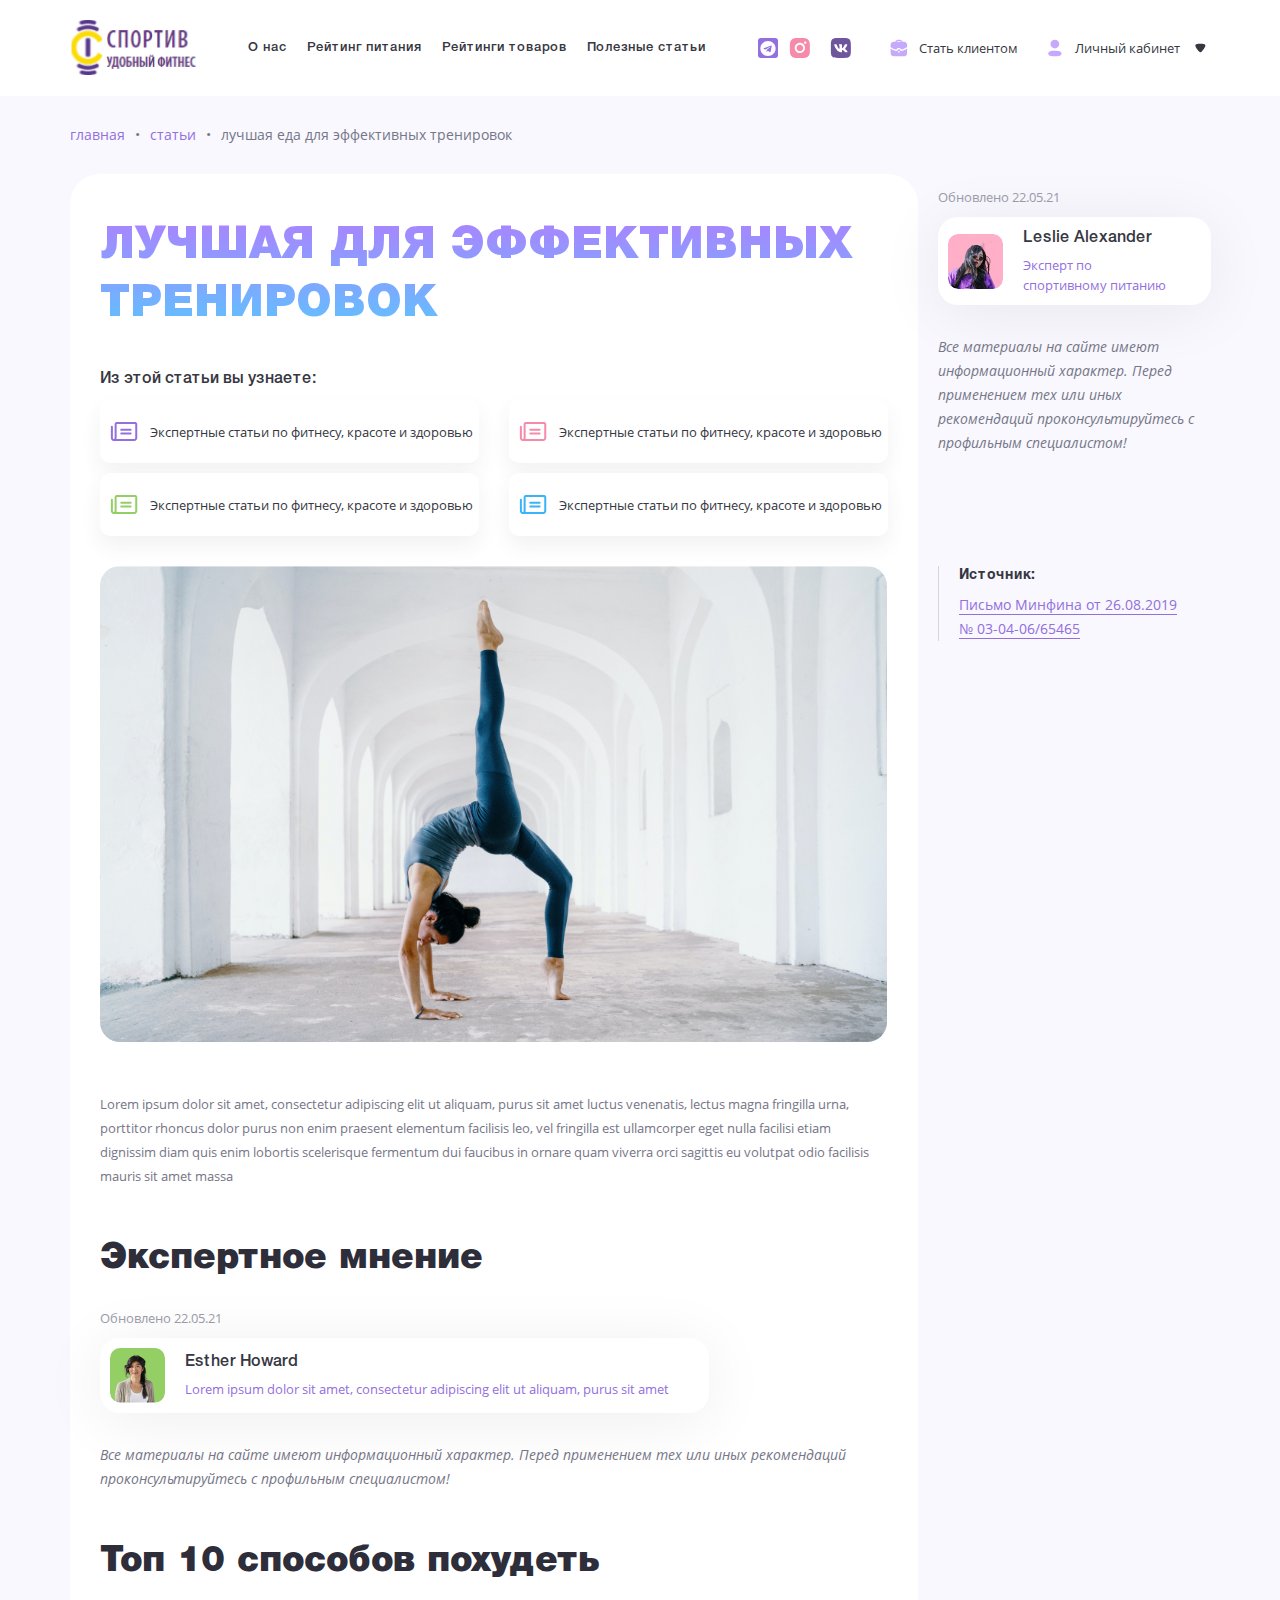
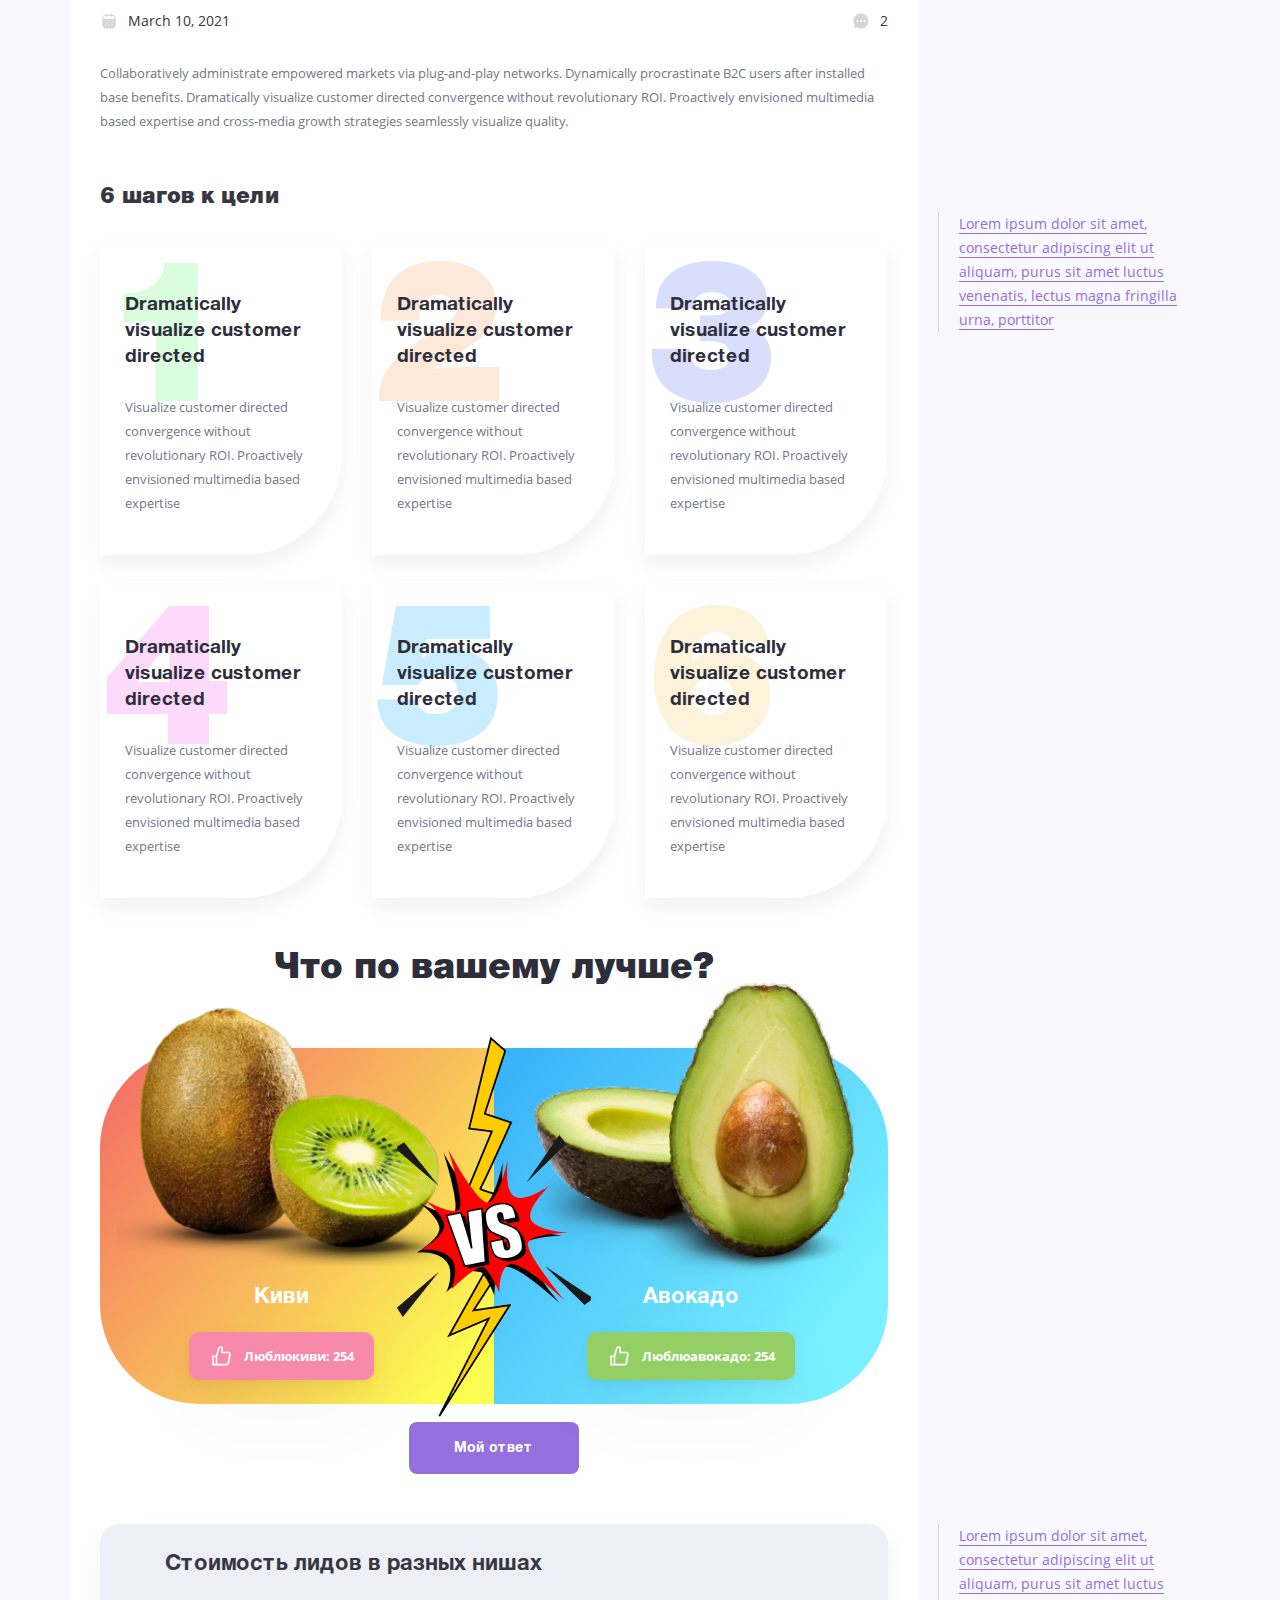
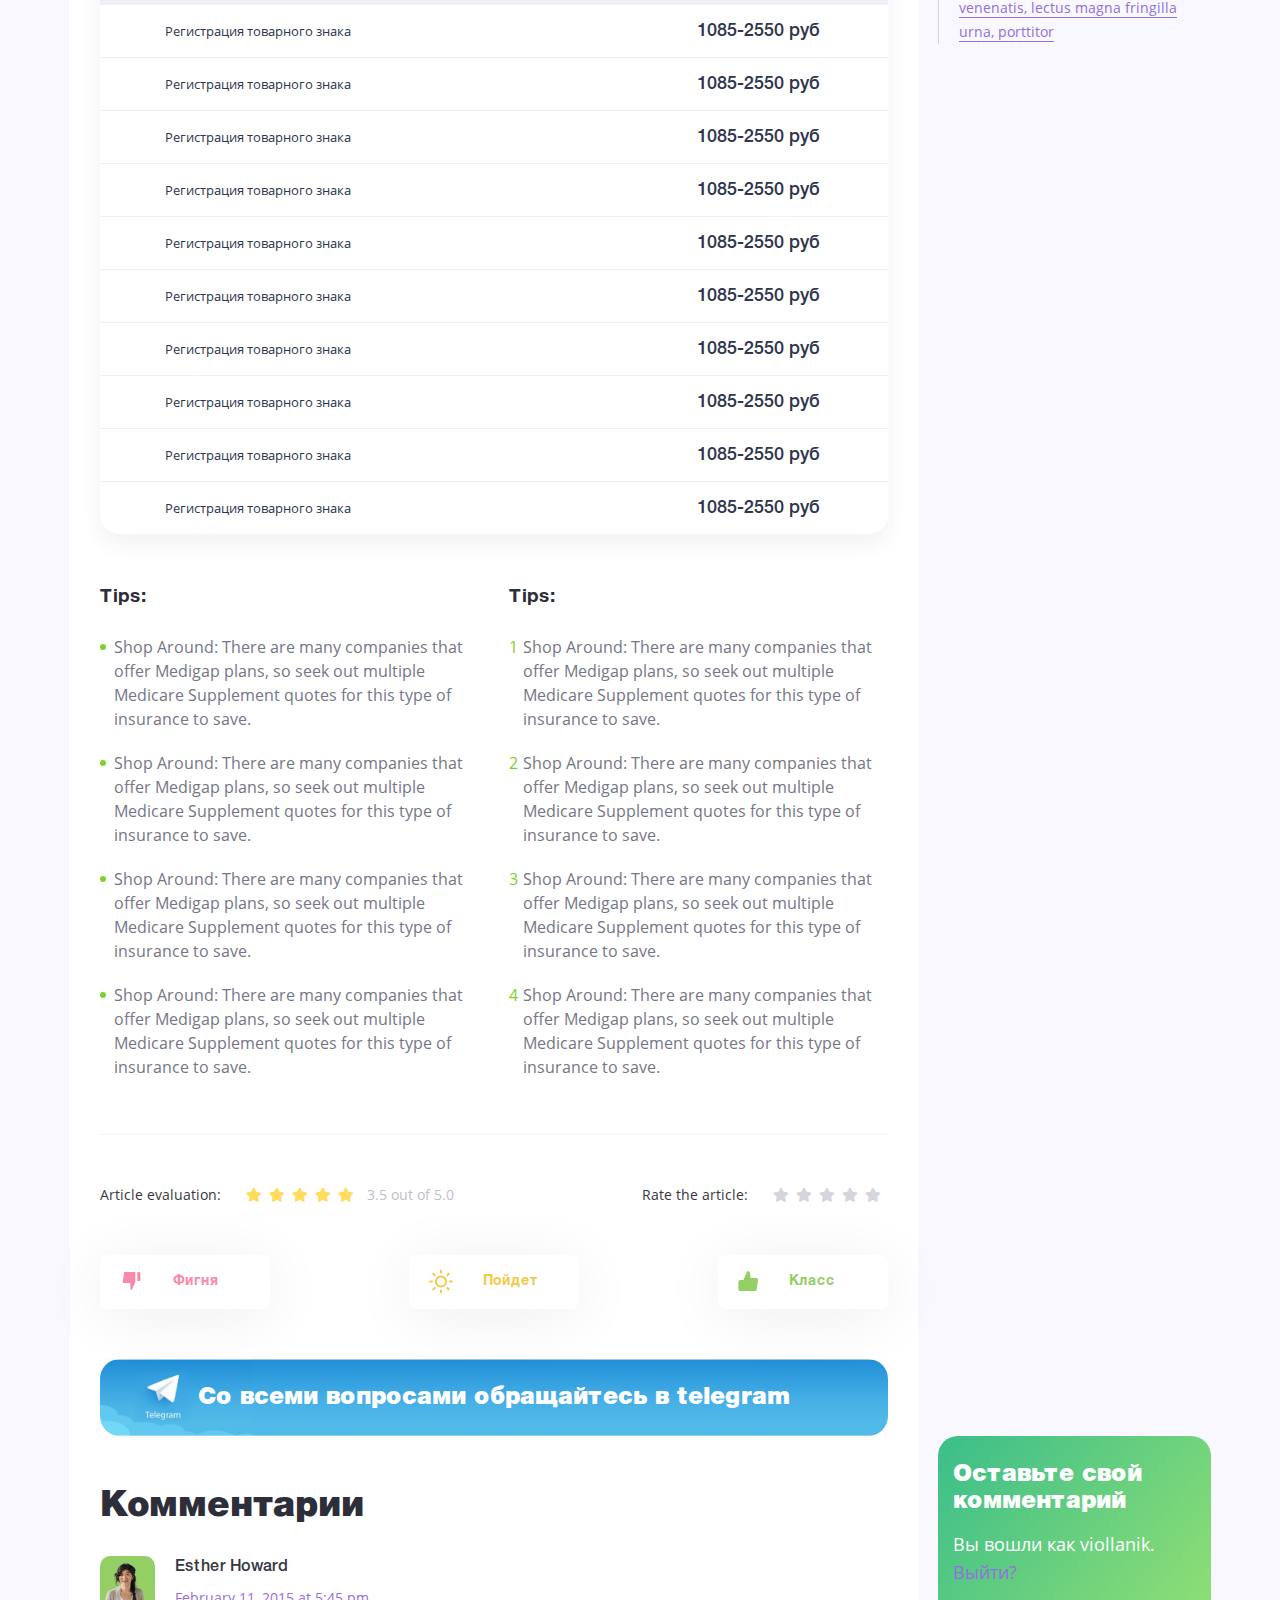
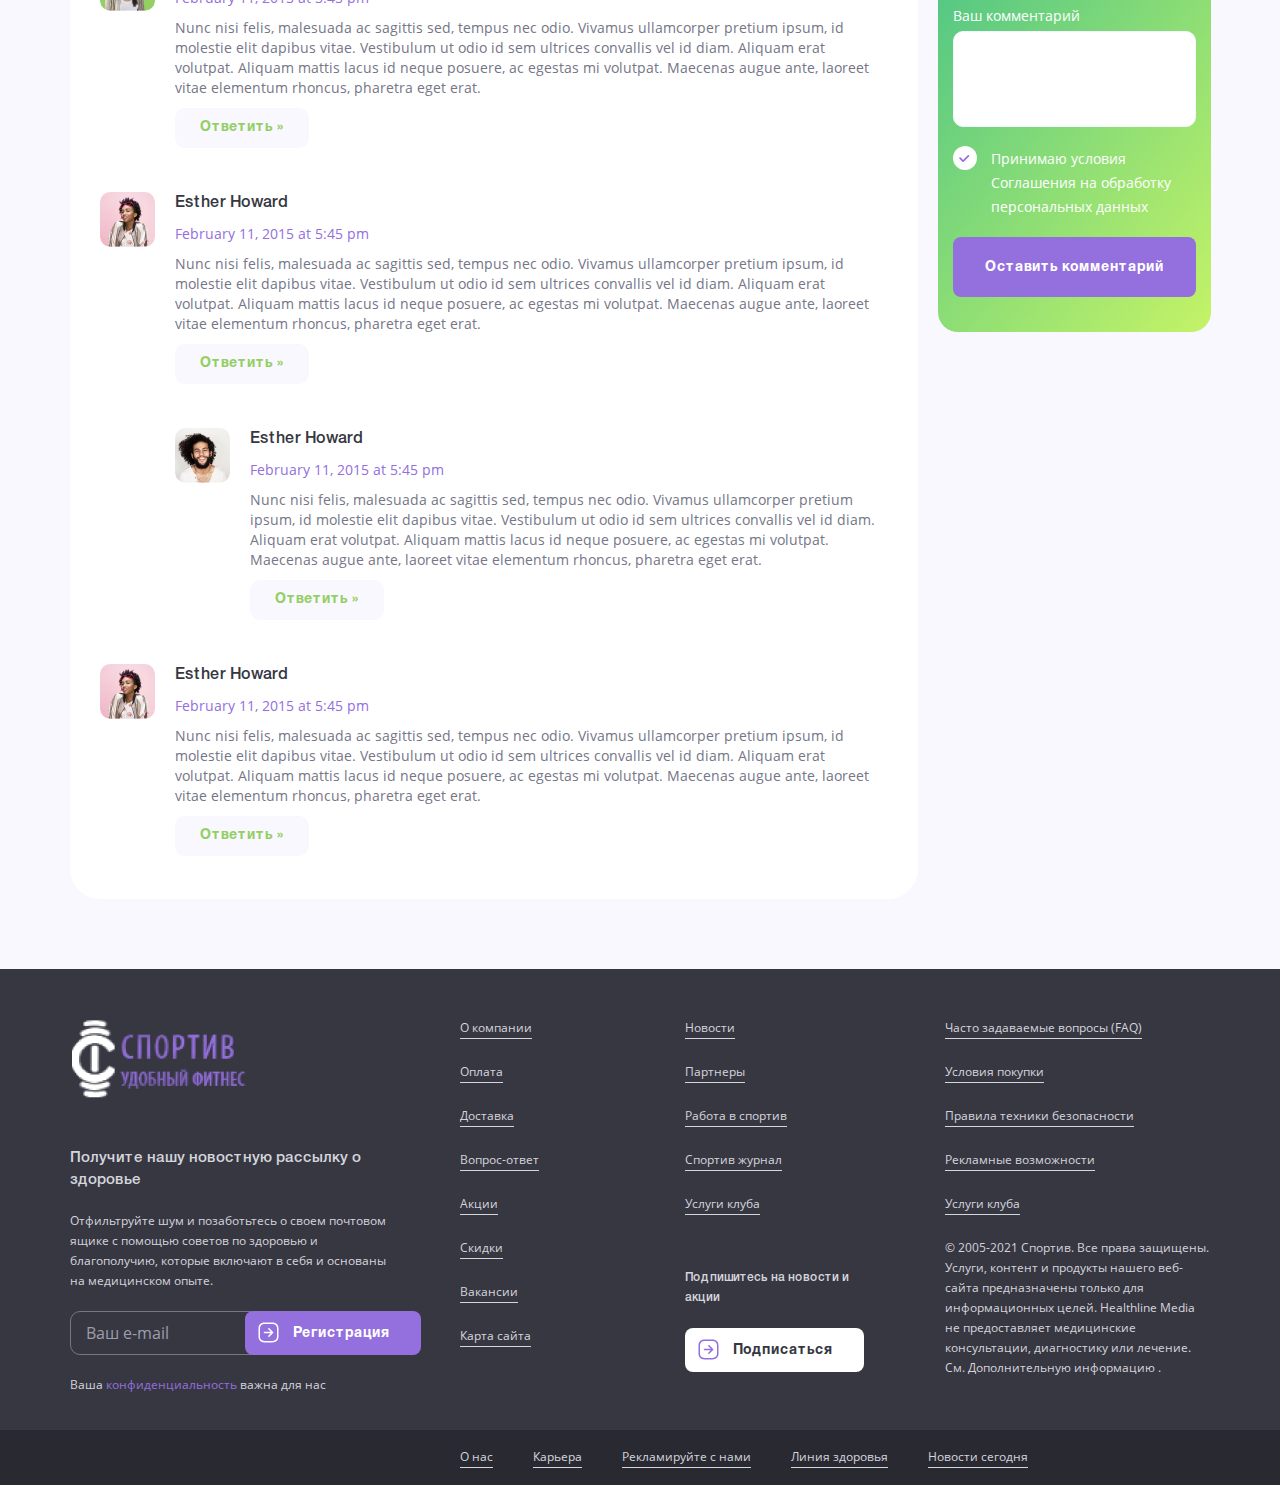
==== commit ddcc969a: "Add files via upload" ====
--- a/article.html
+++ b/article.html
@@ -20,8 +20,8 @@
 	<link rel="stylesheet" href="libs/slick-1.5.9/slick/slick-theme.css" />
 	<link rel="stylesheet" href="libs/jScrollPane-master/style/jquery.jscrollpane.css">
 	<link rel="stylesheet" href="css/fonts.css" />
-	<link rel="stylesheet" href="css/main.css?ver=1.5" />
-	<link rel="stylesheet" href="css/media.css?ver=1.5" />
+	<link rel="stylesheet" href="css/main.css?ver=1.9" />
+	<link rel="stylesheet" href="css/media.css?ver=1.9" />
 </head>
 <body>
 
@@ -546,7 +546,7 @@
 <script src="libs/mask/jquery.maskedinput.js"></script>
 <script src="libs/jScrollPane-master/script/jquery.jscrollpane.js"></script>
 <script src="libs/jQueryFormStyler-master/jquery.formstyler.min.js"></script>
-<script src="js/common.js?ver=1.5"></script>
+<script src="js/common.js?ver=1.9"></script>
 <!-- Yandex.Metrika counter --><!-- /Yandex.Metrika counter -->
 <!-- Google Analytics counter --><!-- /Google Analytics counter -->
 </body>
--- a/css/main.css
+++ b/css/main.css
@@ -4235,5 +4235,12 @@
 	transform: scale(1.05);
 }
 .btn-main {
-	padding-top: 2px;
-}+	padding-top: 2px !important;
+}
+.best-diets__block_special {
+	margin-bottom: -30px;
+}
+.info-apart {
+	position: relative;
+	z-index: 11;
+} 